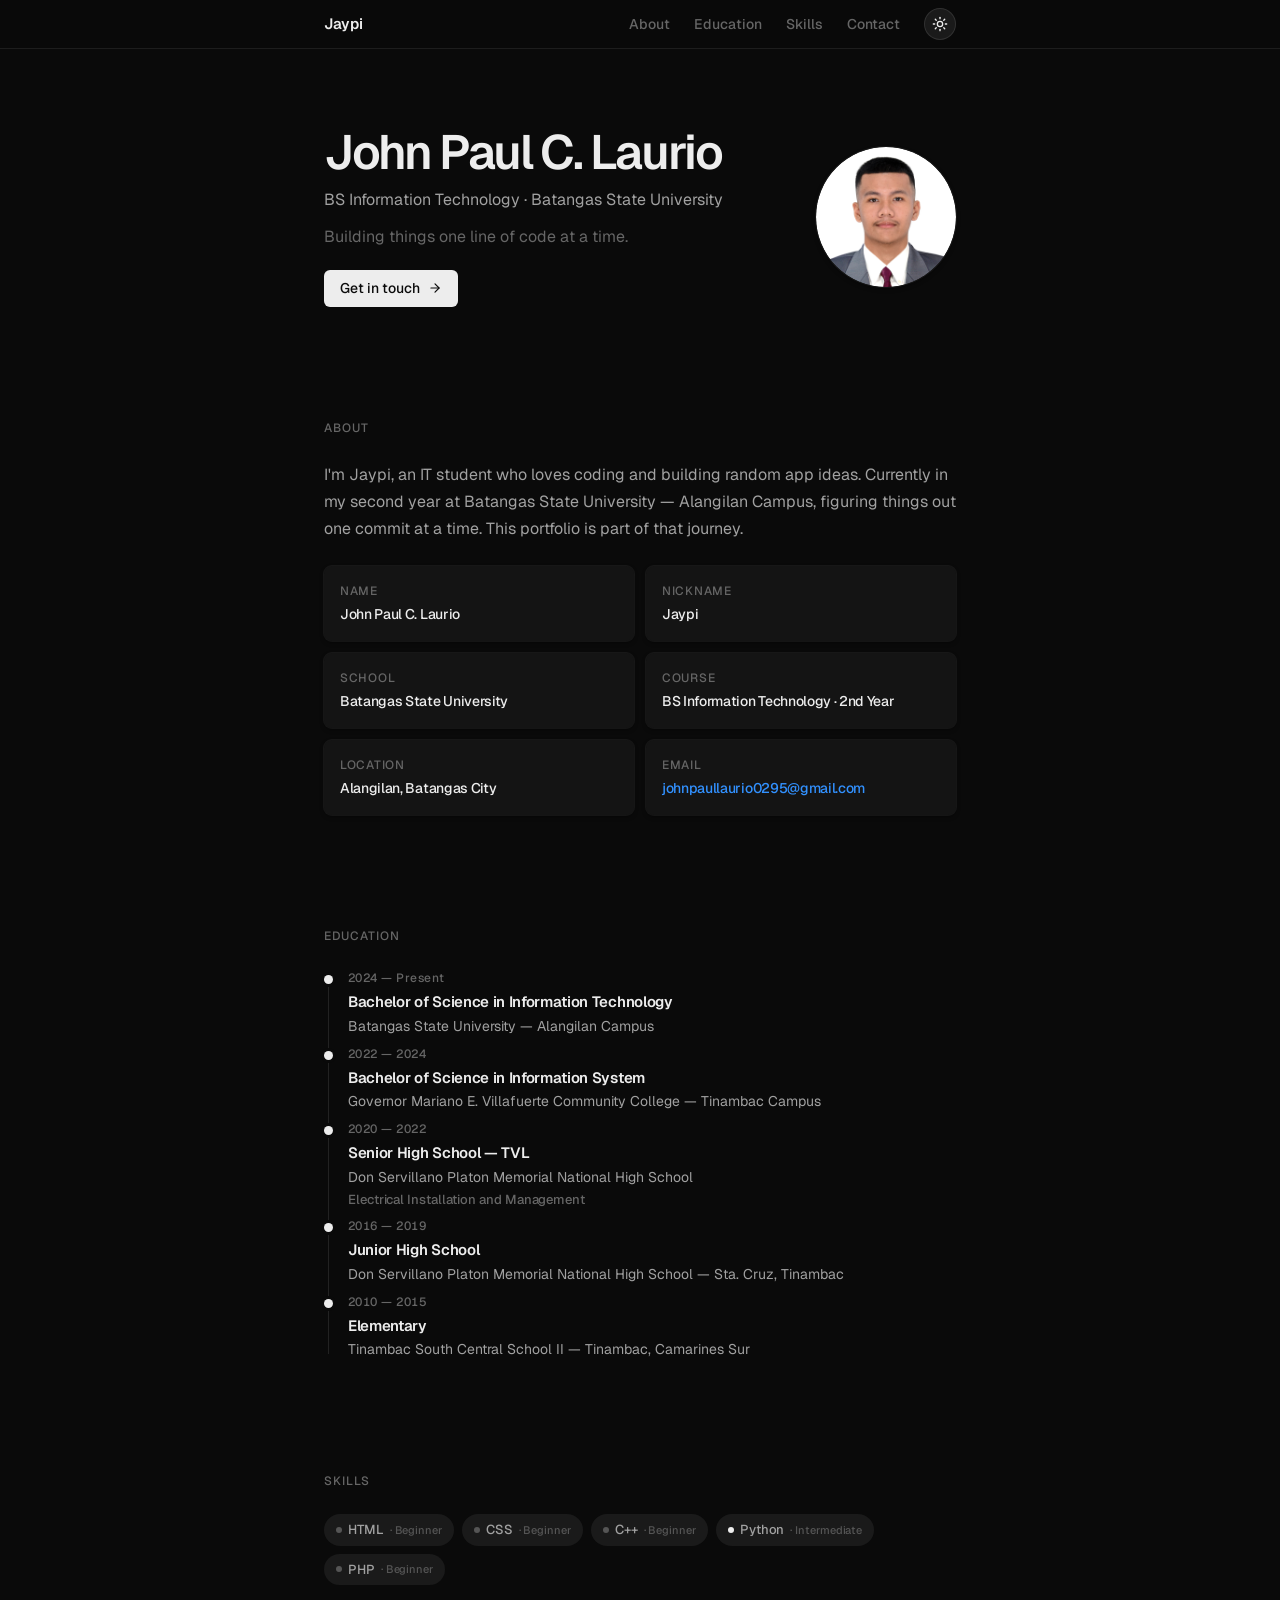
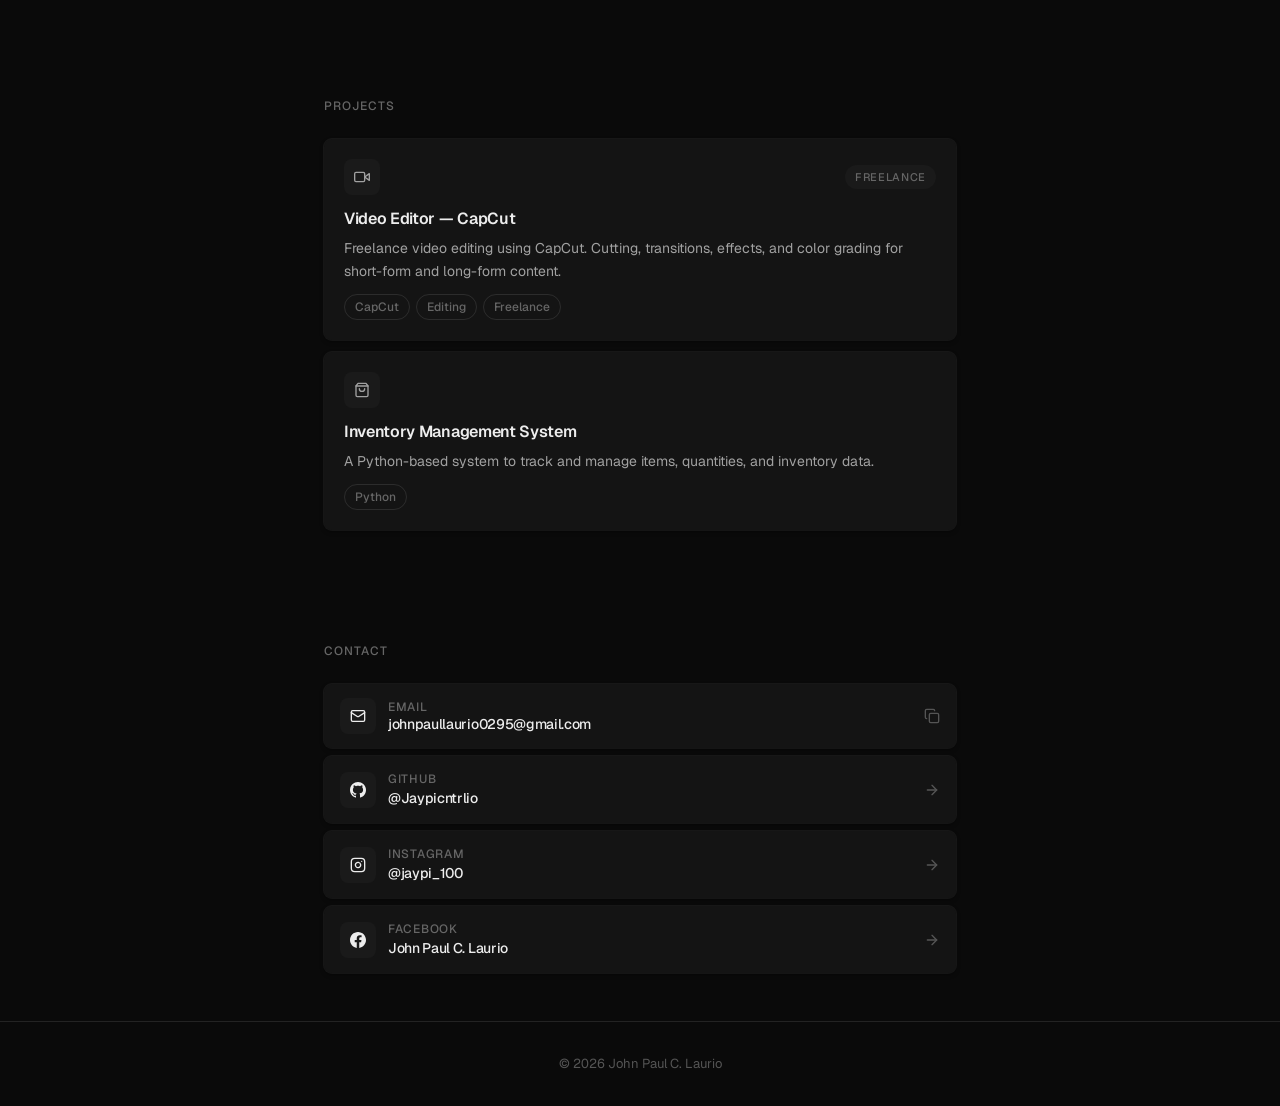
==== index.html @ 8b8a0856 "Add files via upload" ====
<!DOCTYPE html>
<html lang="en">
<head>
  <meta charset="UTF-8">
  <meta name="viewport" content="width=device-width, initial-scale=1.0">
  <title>Jaypi — Portfolio</title>
  <meta name="description" content="Portfolio of John Paul C. Laurio (Jaypi) — BS Information Technology student at Batangas State University. Building things one line of code at a time.">
  <meta name="author" content="John Paul C. Laurio">

  <!-- Open Graph -->
  <meta property="og:title" content="Jaypi — Portfolio">
  <meta property="og:description" content="Portfolio of John Paul C. Laurio (Jaypi) — BS Information Technology student at Batangas State University.">
  <meta property="og:type" content="website">
  <meta property="og:image" content="me.jpg">

  <!-- Favicon -->
  <link rel="icon" href="data:image/svg+xml,<svg xmlns='http://www.w3.org/2000/svg' viewBox='0 0 100 100'><rect width='100' height='100' rx='20' fill='%23171717'/><text x='50' y='68' font-size='52' font-weight='600' font-family='system-ui' fill='white' text-anchor='middle'>J</text></svg>">

  <link rel="preconnect" href="https://fonts.googleapis.com">
  <link rel="preconnect" href="https://fonts.gstatic.com" crossorigin>
  <link href="https://fonts.googleapis.com/css2?family=Geist:wght@300;400;500;600&family=Geist+Mono:wght@400;500&display=swap" rel="stylesheet">

  <link rel="stylesheet" href="style.css">

  <!-- Set the theme BEFORE the page paints (avoids a flash of the wrong theme) -->
  <script>
    (function () {
      var saved = localStorage.getItem('theme');
      // No saved preference → dark (the primary theme)
      if (saved === 'light') {
        document.documentElement.setAttribute('data-theme', 'light');
      } else {
        document.documentElement.removeAttribute('data-theme');
      }
    })();
  </script>
</head>
<body>

  <!-- NAVIGATION -->
  <nav>
    <div class="container">
      <a href="#" class="nav-brand">Jaypi</a>
      <ul class="nav-links">
        <li><a href="#about"><span class="nav-text">About</span></a></li>
        <li><a href="#education"><span class="nav-text">Education</span></a></li>
        <li><a href="#skills"><span class="nav-text">Skills</span></a></li>
        <li><a href="#contact"><span class="nav-text">Contact</span></a></li>
        <li>
          <button class="theme-toggle" id="themeToggle" aria-label="Switch to light theme">
            <!-- Sun: shown in dark mode (click to go light) -->
            <svg class="icon-sun" viewBox="0 0 24 24" fill="none" stroke="currentColor" stroke-width="2" stroke-linecap="round" stroke-linejoin="round" aria-hidden="true">
              <circle cx="12" cy="12" r="4"/><path d="M12 2v2"/><path d="M12 20v2"/><path d="m4.93 4.93 1.41 1.41"/><path d="m17.66 17.66 1.41 1.41"/><path d="M2 12h2"/><path d="M20 12h2"/><path d="m6.34 17.66-1.41 1.41"/><path d="m19.07 4.93-1.41 1.41"/>
            </svg>
            <!-- Moon: shown in light mode (click to go dark) -->
            <svg class="icon-moon" viewBox="0 0 24 24" fill="none" stroke="currentColor" stroke-width="2" stroke-linecap="round" stroke-linejoin="round" aria-hidden="true">
              <path d="M12 3a6 6 0 0 0 9 9 9 9 0 1 1-9-9Z"/>
            </svg>
          </button>
        </li>
      </ul>
    </div>
  </nav>


  <!-- HERO -->
  <section class="hero" id="hero">
    <div class="container">
      <div class="hero-content">
        <div class="hero-text">
          <h1 class="hero-name">John Paul C. Laurio</h1>
          <p class="hero-role">BS Information Technology · Batangas State University</p>
          <p class="hero-tagline">Building things one line of code at a time.</p>
          <a href="mailto:johnpaullaurio0295@gmail.com" class="hero-cta">
            Get in touch
            <svg width="14" height="14" viewBox="0 0 24 24" fill="none" stroke="currentColor" stroke-width="2" stroke-linecap="round" stroke-linejoin="round"><path d="M5 12h14"/><path d="m12 5 7 7-7 7"/></svg>
          </a>
        </div>
        <div class="hero-photo-wrapper">
          <span class="photo-fallback">JP</span>
          <img src="me.jpg" alt="Jaypi" class="hero-photo" width="140" height="140">
        </div>
      </div>
    </div>
  </section>


  <!-- ABOUT -->
  <section id="about" class="reveal">
    <div class="container">
      <div class="section-label">About</div>
      <p class="about-text">
        I'm Jaypi, an IT student who loves coding and building random app ideas.
        Currently in my second year at Batangas State University — Alangilan Campus,
        figuring things out one commit at a time. This portfolio is part of that journey.
      </p>

      <div class="info-grid">
        <div class="info-item">
          <div class="label">Name</div>
          <div class="value">John Paul C. Laurio</div>
        </div>
        <div class="info-item">
          <div class="label">Nickname</div>
          <div class="value">Jaypi</div>
        </div>
        <div class="info-item">
          <div class="label">School</div>
          <div class="value">Batangas State University</div>
        </div>
        <div class="info-item">
          <div class="label">Course</div>
          <div class="value">BS Information Technology · 2nd Year</div>
        </div>
        <div class="info-item">
          <div class="label">Location</div>
          <div class="value">Alangilan, Batangas City</div>
        </div>
        <div class="info-item">
          <div class="label">Email</div>
          <div class="value"><a href="mailto:johnpaullaurio0295@gmail.com">johnpaullaurio0295@gmail.com</a></div>
        </div>
      </div>
    </div>
  </section>


  <!-- EDUCATION -->
  <section id="education" class="reveal">
    <div class="container">
      <div class="section-label">Education</div>

      <div class="timeline">
        <div class="timeline-entry">
          <div class="timeline-year">2024 — Present</div>
          <div class="timeline-title">Bachelor of Science in Information Technology</div>
          <div class="timeline-school">Batangas State University — Alangilan Campus</div>
        </div>
        <div class="timeline-entry">
          <div class="timeline-year">2022 — 2024</div>
          <div class="timeline-title">Bachelor of Science in Information System</div>
          <div class="timeline-school">Governor Mariano E. Villafuerte Community College — Tinambac Campus</div>
        </div>
        <div class="timeline-entry">
          <div class="timeline-year">2020 — 2022</div>
          <div class="timeline-title">Senior High School — TVL</div>
          <div class="timeline-school">Don Servillano Platon Memorial National High School</div>
          <div class="timeline-detail">Electrical Installation and Management</div>
        </div>
        <div class="timeline-entry">
          <div class="timeline-year">2016 — 2019</div>
          <div class="timeline-title">Junior High School</div>
          <div class="timeline-school">Don Servillano Platon Memorial National High School — Sta. Cruz, Tinambac</div>
        </div>
        <div class="timeline-entry">
          <div class="timeline-year">2010 — 2015</div>
          <div class="timeline-title">Elementary</div>
          <div class="timeline-school">Tinambac South Central School II — Tinambac, Camarines Sur</div>
        </div>
      </div>
    </div>
  </section>


  <!-- SKILLS -->
  <section id="skills" class="reveal">
    <div class="container">
      <div class="section-label">Skills</div>

      <div class="skills-list">
        <div class="skill-tag">
          <span class="skill-dot"></span>
          HTML
          <span class="skill-level">· Beginner</span>
        </div>
        <div class="skill-tag">
          <span class="skill-dot"></span>
          CSS
          <span class="skill-level">· Beginner</span>
        </div>
        <div class="skill-tag">
          <span class="skill-dot"></span>
          C++
          <span class="skill-level">· Beginner</span>
        </div>
        <div class="skill-tag intermediate">
          <span class="skill-dot"></span>
          Python
          <span class="skill-level">· Intermediate</span>
        </div>
        <div class="skill-tag">
          <span class="skill-dot"></span>
          PHP
          <span class="skill-level">· Beginner</span>
        </div>
      </div>
    </div>
  </section>


  <!-- PROJECTS -->
  <section id="projects" class="reveal">
    <div class="container">
      <div class="section-label">Projects</div>

      <div class="projects-grid">
        <div class="project-card">
          <div class="project-header">
            <div class="project-icon">
              <svg width="16" height="16" viewBox="0 0 24 24" fill="none" stroke="currentColor" stroke-width="2" stroke-linecap="round" stroke-linejoin="round"><polygon points="23 7 16 12 23 17 23 7"/><rect width="15" height="14" x="1" y="5" rx="2"/></svg>
            </div>
            <span class="project-badge">Freelance</span>
          </div>
          <div class="project-title">Video Editor — CapCut</div>
          <p class="project-desc">Freelance video editing using CapCut. Cutting, transitions, effects, and color grading for short-form and long-form content.</p>
          <div class="project-tags">
            <span class="project-tag">CapCut</span>
            <span class="project-tag">Editing</span>
            <span class="project-tag">Freelance</span>
          </div>
        </div>

        <div class="project-card">
          <div class="project-header">
            <div class="project-icon">
              <svg width="16" height="16" viewBox="0 0 24 24" fill="none" stroke="currentColor" stroke-width="2" stroke-linecap="round" stroke-linejoin="round"><path d="M6 2 3 6v14a2 2 0 0 0 2 2h14a2 2 0 0 0 2-2V6l-3-4Z"/><path d="M3 6h18"/><path d="M16 10a4 4 0 0 1-8 0"/></svg>
            </div>
            <div class="project-links"></div>
          </div>
          <div class="project-title">Inventory Management System</div>
          <p class="project-desc">A Python-based system to track and manage items, quantities, and inventory data.</p>
          <div class="project-tags">
            <span class="project-tag">Python</span>
          </div>
        </div>
      </div>
    </div>
  </section>


  <!-- CONTACT -->
  <section id="contact" class="reveal">
    <div class="container">
      <div class="section-label">Contact</div>

      <div class="contact-links">
        <button type="button" class="contact-link" id="copyEmail" aria-label="Copy email address">
          <div class="contact-icon">
            <svg width="16" height="16" viewBox="0 0 24 24" fill="none" stroke="currentColor" stroke-width="2" stroke-linecap="round" stroke-linejoin="round"><rect width="20" height="16" x="2" y="4" rx="2"/><path d="m22 7-8.97 5.7a1.94 1.94 0 0 1-2.06 0L2 7"/></svg>
          </div>
          <div class="contact-info">
            <div class="label">Email</div>
            <div class="value">johnpaullaurio0295@gmail.com</div>
          </div>
          <svg class="contact-arrow" width="16" height="16" viewBox="0 0 24 24" fill="none" stroke="currentColor" stroke-width="2" stroke-linecap="round" stroke-linejoin="round"><rect width="14" height="14" x="8" y="8" rx="2"/><path d="M4 16c-1.1 0-2-.9-2-2V4c0-1.1.9-2 2-2h10c1.1 0 2 .9 2 2"/></svg>
        </button>

        <a href="https://github.com/Jaypicntrlio" target="_blank" rel="noopener noreferrer" class="contact-link">
          <div class="contact-icon">
            <svg width="16" height="16" viewBox="0 0 24 24" fill="currentColor"><path d="M12 0c-6.626 0-12 5.373-12 12 0 5.302 3.438 9.8 8.207 11.387.599.111.793-.261.793-.577v-2.234c-3.338.726-4.033-1.416-4.033-1.416-.546-1.387-1.333-1.756-1.333-1.756-1.089-.745.083-.729.083-.729 1.205.084 1.839 1.237 1.839 1.237 1.07 1.834 2.807 1.304 3.492.997.107-.775.418-1.305.762-1.604-2.665-.305-5.467-1.334-5.467-5.931 0-1.311.469-2.381 1.236-3.221-.124-.303-.535-1.524.117-3.176 0 0 1.008-.322 3.301 1.23.957-.266 1.983-.399 3.003-.404 1.02.005 2.047.138 3.006.404 2.291-1.552 3.297-1.23 3.297-1.23.653 1.653.242 2.874.118 3.176.77.84 1.235 1.911 1.235 3.221 0 4.609-2.807 5.624-5.479 5.921.43.372.823 1.102.823 2.222v3.293c0 .319.192.694.801.576 4.765-1.589 8.199-6.086 8.199-11.386 0-6.627-5.373-12-12-12z"/></svg>
          </div>
          <div class="contact-info">
            <div class="label">GitHub</div>
            <div class="value">@Jaypicntrlio</div>
          </div>
          <svg class="contact-arrow" width="16" height="16" viewBox="0 0 24 24" fill="none" stroke="currentColor" stroke-width="2" stroke-linecap="round" stroke-linejoin="round"><path d="M5 12h14"/><path d="m12 5 7 7-7 7"/></svg>
        </a>

        <a href="https://www.instagram.com/jaypi_100?igsh=MXczaDJxNGNyODB0OQ==" target="_blank" rel="noopener noreferrer" class="contact-link">
          <div class="contact-icon">
            <svg width="16" height="16" viewBox="0 0 24 24" fill="none" stroke="currentColor" stroke-width="2" stroke-linecap="round" stroke-linejoin="round"><rect width="20" height="20" x="2" y="2" rx="5" ry="5"/><path d="M16 11.37A4 4 0 1 1 12.63 8 4 4 0 0 1 16 11.37z"/><line x1="17.5" y1="6.5" x2="17.51" y2="6.5"/></svg>
          </div>
          <div class="contact-info">
            <div class="label">Instagram</div>
            <div class="value">@jaypi_100</div>
          </div>
          <svg class="contact-arrow" width="16" height="16" viewBox="0 0 24 24" fill="none" stroke="currentColor" stroke-width="2" stroke-linecap="round" stroke-linejoin="round"><path d="M5 12h14"/><path d="m12 5 7 7-7 7"/></svg>
        </a>

        <a href="https://www.facebook.com/share/1ExfnQ6hpa/" target="_blank" rel="noopener noreferrer" class="contact-link">
          <div class="contact-icon">
            <svg width="16" height="16" viewBox="0 0 24 24" fill="currentColor"><path d="M24 12.073c0-6.627-5.373-12-12-12s-12 5.373-12 12c0 5.99 4.388 10.954 10.125 11.854v-8.385H7.078v-3.47h3.047V9.43c0-3.007 1.792-4.669 4.533-4.669 1.312 0 2.686.235 2.686.235v2.953H15.83c-1.491 0-1.956.925-1.956 1.874v2.25h3.328l-.532 3.47h-2.796v8.385C19.612 23.027 24 18.062 24 12.073z"/></svg>
          </div>
          <div class="contact-info">
            <div class="label">Facebook</div>
            <div class="value">John Paul C. Laurio</div>
          </div>
          <svg class="contact-arrow" width="16" height="16" viewBox="0 0 24 24" fill="none" stroke="currentColor" stroke-width="2" stroke-linecap="round" stroke-linejoin="round"><path d="M5 12h14"/><path d="m12 5 7 7-7 7"/></svg>
        </a>
      </div>
    </div>
  </section>


  <!-- FOOTER -->
  <footer>
    <div class="container">
      © 2026 John Paul C. Laurio
    </div>
  </footer>


  <!-- Toast -->
  <div class="copy-toast" id="copyToast">Email copied to clipboard</div>

  <!-- SCRIPTS -->
  <script src="script.js"></script>

</body>
</html>
---- style.css ----
/* ============================================
       TOKENS — Dark (default) & Light themes
       ============================================ */
    :root {
      /* Dark theme (default — the primary look of the site) */
      --bg:             #0a0a0a;
      --bg-subtle:      #111111;
      --text-primary:   #ededed;
      --text-secondary: #a1a1a1;
      --text-muted:     #666666;
      --text-placeholder: #555555;
      --border:         rgba(255, 255, 255, 0.1);
      --border-strong:  rgba(255, 255, 255, 0.18);
      --surface:        #141414;
      --surface-hover:  #1a1a1a;
      --ring:           rgba(255, 255, 255, 0.15);
      --focus:          hsla(212, 100%, 55%, 1);
      --tag-bg:         #1a1a1a;
      --tag-text:       #a1a1a1;
      --nav-bg:         rgba(10, 10, 10, 0.85);
      --shadow-border:  0px 0px 0px 1px rgba(255, 255, 255, 0.08);
      --shadow-subtle:  0px 0px 0px 1px rgba(255, 255, 255, 0.06), 0px 2px 4px rgba(0, 0, 0, 0.4);
      --shadow-card:    0px 0px 0px 1px rgba(255, 255, 255, 0.06), 0px 2px 4px rgba(0, 0, 0, 0.4), 0px 8px 12px -4px rgba(0, 0, 0, 0.5);
      --shadow-hover:   0px 0px 0px 1px rgba(255, 255, 255, 0.1), 0px 4px 8px rgba(0, 0, 0, 0.5), 0px 16px 24px -8px rgba(0, 0, 0, 0.6);
      --toggle-bg:      #1a1a1a;
      --toggle-border:  rgba(255, 255, 255, 0.1);
      --timeline-line:  rgba(255, 255, 255, 0.1);
      --timeline-dot:   #ededed;
      --link:           #3291ff;
      --link-hover:     #5ba4ff;
      --selection:      rgba(50, 145, 255, 0.2);
    }

    [data-theme="light"] {
      --bg:             #ffffff;
      --bg-subtle:      #fafafa;
      --text-primary:   #171717;
      --text-secondary: #4d4d4d;
      --text-muted:     #666666;
      --text-placeholder: #808080;
      --border:         rgba(0, 0, 0, 0.08);
      --border-strong:  rgba(0, 0, 0, 0.15);
      --surface:        #ffffff;
      --surface-hover:  #fafafa;
      --ring:           rgb(235, 235, 235);
      --focus:          hsla(212, 100%, 48%, 1);
      --tag-bg:         #f5f5f5;
      --tag-text:       #4d4d4d;
      --nav-bg:         rgba(255, 255, 255, 0.85);
      --shadow-border:  0px 0px 0px 1px rgba(0, 0, 0, 0.08);
      --shadow-subtle:  0px 0px 0px 1px rgba(0, 0, 0, 0.08), 0px 2px 2px rgba(0, 0, 0, 0.04);
      --shadow-card:    0px 0px 0px 1px rgba(0, 0, 0, 0.08), 0px 2px 2px rgba(0, 0, 0, 0.04), 0px 8px 8px -8px rgba(0, 0, 0, 0.04);
      --shadow-hover:   0px 0px 0px 1px rgba(0, 0, 0, 0.08), 0px 4px 4px rgba(0, 0, 0, 0.06), 0px 12px 12px -8px rgba(0, 0, 0, 0.06);
      --toggle-bg:      #f5f5f5;
      --toggle-border:  rgba(0, 0, 0, 0.08);
      --timeline-line:  rgba(0, 0, 0, 0.12);
      --timeline-dot:   #171717;
      --link:           #0072f5;
      --link-hover:     #0059c2;
      --selection:      rgba(0, 114, 245, 0.12);
    }

    /* ============================================
       RESET & BASE
       ============================================ */
    *, *::before, *::after {
      margin: 0;
      padding: 0;
      box-sizing: border-box;
    }

    ::selection {
      background: var(--selection);
    }

    html {
      scroll-behavior: smooth;
      -webkit-text-size-adjust: 100%;
    }

    body {
      font-family: 'Geist', system-ui, -apple-system, 'Segoe UI', Roboto, sans-serif;
      font-feature-settings: "liga" 1, "calt" 1;
      background: var(--bg);
      color: var(--text-primary);
      line-height: 1.5;
      transition: background-color 0.3s ease, color 0.3s ease;
      min-height: 100vh;
      -webkit-font-smoothing: antialiased;
      -moz-osx-font-smoothing: grayscale;
    }

    a {
      color: var(--text-primary);
      text-decoration: none;
      transition: color 0.15s ease;
    }

    a:hover {
      color: var(--link);
    }

    /* ============================================
       LAYOUT
       ============================================ */
    .container {
      max-width: 680px;
      margin: 0 auto;
      padding: 0 24px;
    }

    section {
      padding: 64px 0 48px;
      scroll-margin-top: 64px;
    }

    .section-label {
      font-size: 12px;
      font-weight: 500;
      letter-spacing: 0.08em;
      text-transform: uppercase;
      color: var(--text-muted);
      margin-bottom: 24px;
      font-feature-settings: "tnum" 1;
    }

    /* ============================================
       NAVIGATION
       ============================================ */
    nav {
      position: fixed;
      top: 0;
      left: 0;
      right: 0;
      z-index: 100;
      background: var(--nav-bg);
      backdrop-filter: saturate(180%) blur(20px);
      -webkit-backdrop-filter: saturate(180%) blur(20px);
      box-shadow: var(--shadow-border);
      transition: background 0.3s ease;
    }

    nav .container {
      display: flex;
      align-items: center;
      justify-content: space-between;
      height: 48px;
    }

    .nav-brand {
      font-size: 15px;
      font-weight: 600;
      color: var(--text-primary);
      letter-spacing: -0.32px;
    }

    .nav-links {
      display: flex;
      gap: 24px;
      list-style: none;
      align-items: center;
    }

    .nav-links a {
      font-size: 14px;
      font-weight: 500;
      color: var(--text-muted);
      transition: color 0.15s;
    }

    .nav-links a:hover {
      color: var(--text-primary);
    }

    .theme-toggle {
      position: relative;
      background: var(--toggle-bg);
      border: 1px solid var(--toggle-border);
      border-radius: 9999px;
      width: 32px;
      height: 32px;
      display: flex;
      align-items: center;
      justify-content: center;
      cursor: pointer;
      transition: background 0.3s ease, border-color 0.3s ease, transform 0.2s ease;
      flex-shrink: 0;
      color: var(--text-primary);
    }

    .theme-toggle:hover {
      transform: scale(1.05);
    }

    .theme-toggle:focus-visible {
      outline: 2px solid var(--focus);
      outline-offset: 2px;
    }

    /* Sun & moon icons sit on top of each other and crossfade */
    .theme-toggle svg {
      position: absolute;
      top: 50%;
      left: 50%;
      width: 16px;
      height: 16px;
      transition: opacity 0.25s ease, transform 0.35s ease;
    }

    /* Dark (default): sun is visible — clicking switches to light */
    .theme-toggle .icon-sun {
      opacity: 1;
      transform: translate(-50%, -50%) rotate(0deg) scale(1);
    }

    .theme-toggle .icon-moon {
      opacity: 0;
      transform: translate(-50%, -50%) rotate(-90deg) scale(0.4);
    }

    /* Light theme: moon is visible — clicking switches to dark */
    [data-theme="light"] .theme-toggle .icon-sun {
      opacity: 0;
      transform: translate(-50%, -50%) rotate(90deg) scale(0.4);
    }

    [data-theme="light"] .theme-toggle .icon-moon {
      opacity: 1;
      transform: translate(-50%, -50%) rotate(0deg) scale(1);
    }

    /* One full spin when the theme is toggled */
    .theme-toggle.spinning {
      animation: theme-spin 0.45s ease;
    }

    @keyframes theme-spin {
      from { transform: rotate(0deg); }
      to   { transform: rotate(360deg); }
    }

    /* ============================================
       HERO
       ============================================ */
    .hero {
      padding-top: 128px;
      padding-bottom: 48px;
    }

    .hero-content {
      display: flex;
      align-items: center;
      justify-content: space-between;
      gap: 40px;
    }

    .hero-text {
      display: flex;
      flex-direction: column;
      gap: 12px;
      flex: 1;
      min-width: 0;
    }

    .hero-photo {
      width: 140px;
      height: 140px;
      border-radius: 9999px;
      object-fit: cover;
      box-shadow: var(--shadow-subtle);
      background: var(--bg-subtle);
      flex-shrink: 0;
    }

    /* Fallback when image fails to load */
    .hero-photo-wrapper {
      position: relative;
      width: 140px;
      height: 140px;
      border-radius: 9999px;
      flex-shrink: 0;
      background: var(--tag-bg);
      box-shadow: var(--shadow-subtle);
      display: flex;
      align-items: center;
      justify-content: center;
      overflow: hidden;
    }

    .hero-photo-wrapper .photo-fallback {
      font-size: 48px;
      font-weight: 600;
      color: var(--text-placeholder);
      letter-spacing: -1px;
      user-select: none;
      line-height: 1;
    }

    .hero-photo-wrapper .hero-photo {
      position: absolute;
      inset: 0;
      width: 100%;
      height: 100%;
      border-radius: 9999px;
      box-shadow: none;
    }

    .hero-photo-wrapper .hero-photo[data-failed="true"] {
      display: none;
    }

    .hero-name {
      font-size: clamp(36px, 7vw, 48px);
      font-weight: 600;
      letter-spacing: -2.4px;
      line-height: 1.0;
      color: var(--text-primary);
    }

    .hero-role {
      font-size: 16px;
      font-weight: 400;
      color: var(--text-secondary);
      line-height: 1.5;
    }

    .hero-tagline {
      font-size: 16px;
      font-weight: 400;
      color: var(--text-muted);
      line-height: 1.6;
      max-width: 520px;
    }

    .hero-cta {
      display: inline-flex;
      align-items: center;
      gap: 8px;
      margin-top: 8px;
      padding: 8px 16px;
      border-radius: 6px;
      font-size: 14px;
      font-weight: 500;
      background: var(--text-primary);
      color: var(--bg);
      text-decoration: none;
      transition: opacity 0.15s ease, transform 0.15s ease;
      width: fit-content;
    }

    .hero-cta:hover {
      opacity: 0.85;
      color: var(--bg);
      transform: translateY(-1px);
    }

    .hero-cta:focus-visible {
      outline: 2px solid var(--focus);
      outline-offset: 2px;
    }



    /* ============================================
       ABOUT
       ============================================ */
    .about-text {
      font-size: 16px;
      color: var(--text-secondary);
      line-height: 1.7;
      margin-bottom: 24px;
    }

    .info-grid {
      display: grid;
      grid-template-columns: 1fr;
      gap: 12px;
    }

    @media (min-width: 480px) {
      .info-grid {
        grid-template-columns: 1fr 1fr;
      }
    }

    .info-item {
      padding: 16px;
      border-radius: 8px;
      box-shadow: var(--shadow-subtle);
      transition: box-shadow 0.2s ease, background 0.2s ease;
      background: var(--surface);
    }

    .info-item:hover {
      box-shadow: var(--shadow-card);
    }

    .info-item .label {
      font-size: 12px;
      font-weight: 500;
      text-transform: uppercase;
      letter-spacing: 0.06em;
      color: var(--text-muted);
      margin-bottom: 4px;
      font-feature-settings: "tnum" 1;
    }

    .info-item .value {
      font-size: 14px;
      font-weight: 500;
      color: var(--text-primary);
      letter-spacing: -0.32px;
    }

    .info-item .value a {
      color: var(--link);
    }

    .info-item .value a:hover {
      text-decoration: underline;
    }

    /* ============================================
       EDUCATION — minimal timeline
       ============================================ */
    .timeline {
      position: relative;
      padding-left: 24px;
    }

    .timeline::before {
      content: '';
      position: absolute;
      left: 4px;
      top: 6px;
      bottom: 6px;
      width: 1px;
      background: var(--timeline-line);
    }

    .timeline-entry {
      position: relative;
      padding-bottom: 8px;
    }

    .timeline-entry:last-child {
      padding-bottom: 0;
    }

    .timeline-entry::before {
      content: '';
      position: absolute;
      left: -24px;
      top: 6px;
      width: 9px;
      height: 9px;
      border-radius: 9999px;
      background: var(--timeline-dot);
      box-shadow: 0 0 0 3px var(--bg);
    }

    .timeline-year {
      font-size: 12px;
      font-weight: 500;
      color: var(--text-muted);
      letter-spacing: 0.04em;
      font-feature-settings: "tnum" 1;
      margin-bottom: 4px;
    }

    .timeline-title {
      font-size: 15px;
      font-weight: 600;
      color: var(--text-primary);
      letter-spacing: -0.32px;
      margin-bottom: 2px;
    }

    .timeline-school {
      font-size: 14px;
      color: var(--text-secondary);
    }

    .timeline-detail {
      font-size: 13px;
      font-weight: 500;
      color: var(--text-muted);
      letter-spacing: -0.08px;
      margin-top: 2px;
    }

    /* ============================================
       SKILLS — minimal tags
       ============================================ */
    .skills-list {
      display: flex;
      flex-wrap: wrap;
      gap: 8px;
    }

    .skill-tag {
      display: inline-flex;
      align-items: center;
      gap: 6px;
      padding: 6px 12px;
      border-radius: 9999px;
      font-size: 13px;
      font-weight: 500;
      background: var(--tag-bg);
      color: var(--tag-text);
      letter-spacing: -0.08px;
      transition: background 0.15s ease, color 0.15s ease;
    }

    .skill-tag .skill-dot {
      width: 6px;
      height: 6px;
      border-radius: 9999px;
      flex-shrink: 0;
      background: var(--text-placeholder);
    }

    .skill-tag.intermediate .skill-dot {
      background: var(--text-primary);
    }

    .skill-level {
      font-size: 11px;
      font-weight: 500;
      color: var(--text-placeholder);
      font-feature-settings: "tnum" 1;
    }

    /* ============================================
       PROJECTS — card grid
       ============================================ */
    .projects-grid {
      display: grid;
      gap: 12px;
    }

    .project-card {
      padding: 20px;
      border-radius: 8px;
      box-shadow: var(--shadow-subtle);
      background: var(--surface);
      transition: box-shadow 0.2s ease;
    }

    .project-card:hover {
      box-shadow: var(--shadow-card);
    }

    .project-header {
      display: flex;
      align-items: center;
      justify-content: space-between;
      margin-bottom: 12px;
    }

    .project-icon {
      width: 36px;
      height: 36px;
      border-radius: 8px;
      background: var(--tag-bg);
      display: flex;
      align-items: center;
      justify-content: center;
      color: var(--text-secondary);
    }

    .project-badge {
      font-size: 11px;
      font-weight: 500;
      text-transform: uppercase;
      letter-spacing: 0.06em;
      color: var(--text-muted);
      padding: 4px 10px;
      border-radius: 9999px;
      background: var(--tag-bg);
      font-feature-settings: "tnum" 1;
    }

    .project-title {
      font-size: 16px;
      font-weight: 600;
      color: var(--text-primary);
      letter-spacing: -0.32px;
      margin-bottom: 6px;
    }

    .project-desc {
      font-size: 14px;
      color: var(--text-secondary);
      line-height: 1.6;
      margin-bottom: 12px;
    }

    .project-tags {
      display: flex;
      flex-wrap: wrap;
      gap: 6px;
    }

    .project-tag {
      font-size: 12px;
      font-weight: 500;
      color: var(--text-muted);
      padding: 3px 10px;
      border-radius: 9999px;
      border: 1px solid var(--border);
      letter-spacing: -0.04px;
    }

    /* ============================================
       CONTACT
       ============================================ */
    .contact-links {
      display: flex;
      flex-direction: column;
      gap: 8px;
    }

    .contact-link {
      display: flex;
      align-items: center;
      gap: 12px;
      padding: 14px 16px;
      border-radius: 8px;
      box-shadow: var(--shadow-subtle);
      text-decoration: none;
      color: var(--text-primary);
      transition: box-shadow 0.2s ease, background 0.2s ease;
      background: var(--surface);
      font-family: inherit;
      font-size: inherit;
      border: none;
      cursor: pointer;
      width: 100%;
      text-align: left;
    }

    .contact-link:hover {
      box-shadow: var(--shadow-card);
      color: var(--text-primary);
    }

    .contact-link:focus-visible {
      outline: 2px solid var(--focus);
      outline-offset: 2px;
    }

    .contact-icon {
      width: 36px;
      height: 36px;
      border-radius: 8px;
      background: var(--tag-bg);
      display: flex;
      align-items: center;
      justify-content: center;
      flex-shrink: 0;
      font-size: 16px;
    }

    .contact-info {
      flex: 1;
      min-width: 0;
    }

    .contact-info .label {
      font-size: 12px;
      font-weight: 500;
      text-transform: uppercase;
      letter-spacing: 0.06em;
      color: var(--text-muted);
      font-feature-settings: "tnum" 1;
    }

    .contact-info .value {
      font-size: 14px;
      font-weight: 500;
      color: var(--text-primary);
      letter-spacing: -0.32px;
      overflow: hidden;
      text-overflow: ellipsis;
      white-space: nowrap;
    }

    .contact-arrow {
      color: var(--text-placeholder);
      flex-shrink: 0;
      transition: transform 0.15s ease;
    }

    .contact-link:hover .contact-arrow {
      transform: translateX(2px);
      color: var(--text-secondary);
    }

    /* Copy toast */
    .copy-toast {
      position: fixed;
      bottom: 24px;
      left: 50%;
      transform: translateX(-50%) translateY(20px);
      background: var(--text-primary);
      color: var(--bg);
      padding: 10px 20px;
      border-radius: 8px;
      font-size: 13px;
      font-weight: 500;
      letter-spacing: -0.08px;
      box-shadow: 0 4px 12px rgba(0,0,0,0.2);
      opacity: 0;
      pointer-events: none;
      transition: opacity 0.25s ease, transform 0.25s ease;
      z-index: 200;
    }

    .copy-toast.show {
      opacity: 1;
      transform: translateX(-50%) translateY(0);
    }

    /* ============================================
       FOOTER
       ============================================ */
    footer {
      text-align: center;
      padding: 32px 0;
      font-size: 13px;
      color: var(--text-placeholder);
      border-top: 1px solid var(--border);
      font-feature-settings: "tnum" 1;
    }

    /* ============================================
       RESPONSIVE
       ============================================ */
    @media (max-width: 600px) {
      section {
        padding: 48px 0 32px;
      }

      .hero {
        padding-top: 96px;
        padding-bottom: 32px;
      }

      .hero-content {
        flex-direction: column-reverse;
        align-items: center;
        text-align: center;
        gap: 24px;
      }

      .hero-name {
        letter-spacing: -1.6px;
      }

      .hero-cta {
        align-self: center;
      }

      .nav-links {
        gap: 16px;
      }

      .nav-links a {
        font-size: 13px;
      }
    }

    @media (max-width: 400px) {
      .nav-links .nav-text {
        display: none;
      }
    }

    /* ============================================
       REDUCED MOTION
       ============================================ */
    @media (prefers-reduced-motion: reduce) {
      *, *::before, *::after {
        animation-duration: 0.01ms !important;
        transition-duration: 0.01ms !important;
      }
    }

    /* ============================================
       ENTRANCE ANIMATION
       ============================================ */
    @keyframes fade-up {
      from {
        opacity: 0;
        transform: translateY(12px);
      }
      to {
        opacity: 1;
        transform: translateY(0);
      }
    }

    .hero-text > * {
      animation: fade-up 0.5s ease both;
    }

    .hero-text > *:nth-child(1) { animation-delay: 0.0s; }
    .hero-text > *:nth-child(2) { animation-delay: 0.06s; }
    .hero-text > *:nth-child(3) { animation-delay: 0.12s; }
    .hero-text > *:nth-child(4) { animation-delay: 0.18s; }

    /* ============================================
       SCROLL REVEAL — sections below hero
       ============================================ */
    .reveal {
      opacity: 0;
      transform: translateY(20px);
      transition: opacity 0.6s ease, transform 0.6s ease;
    }

    .reveal.visible {
      opacity: 1;
      transform: translateY(0);
    }

    @media (prefers-reduced-motion: reduce) {
      .hero-text > * {
        animation: none;
      }
      .reveal {
        opacity: 1;
        transform: none;
        transition: none;
      }
    }
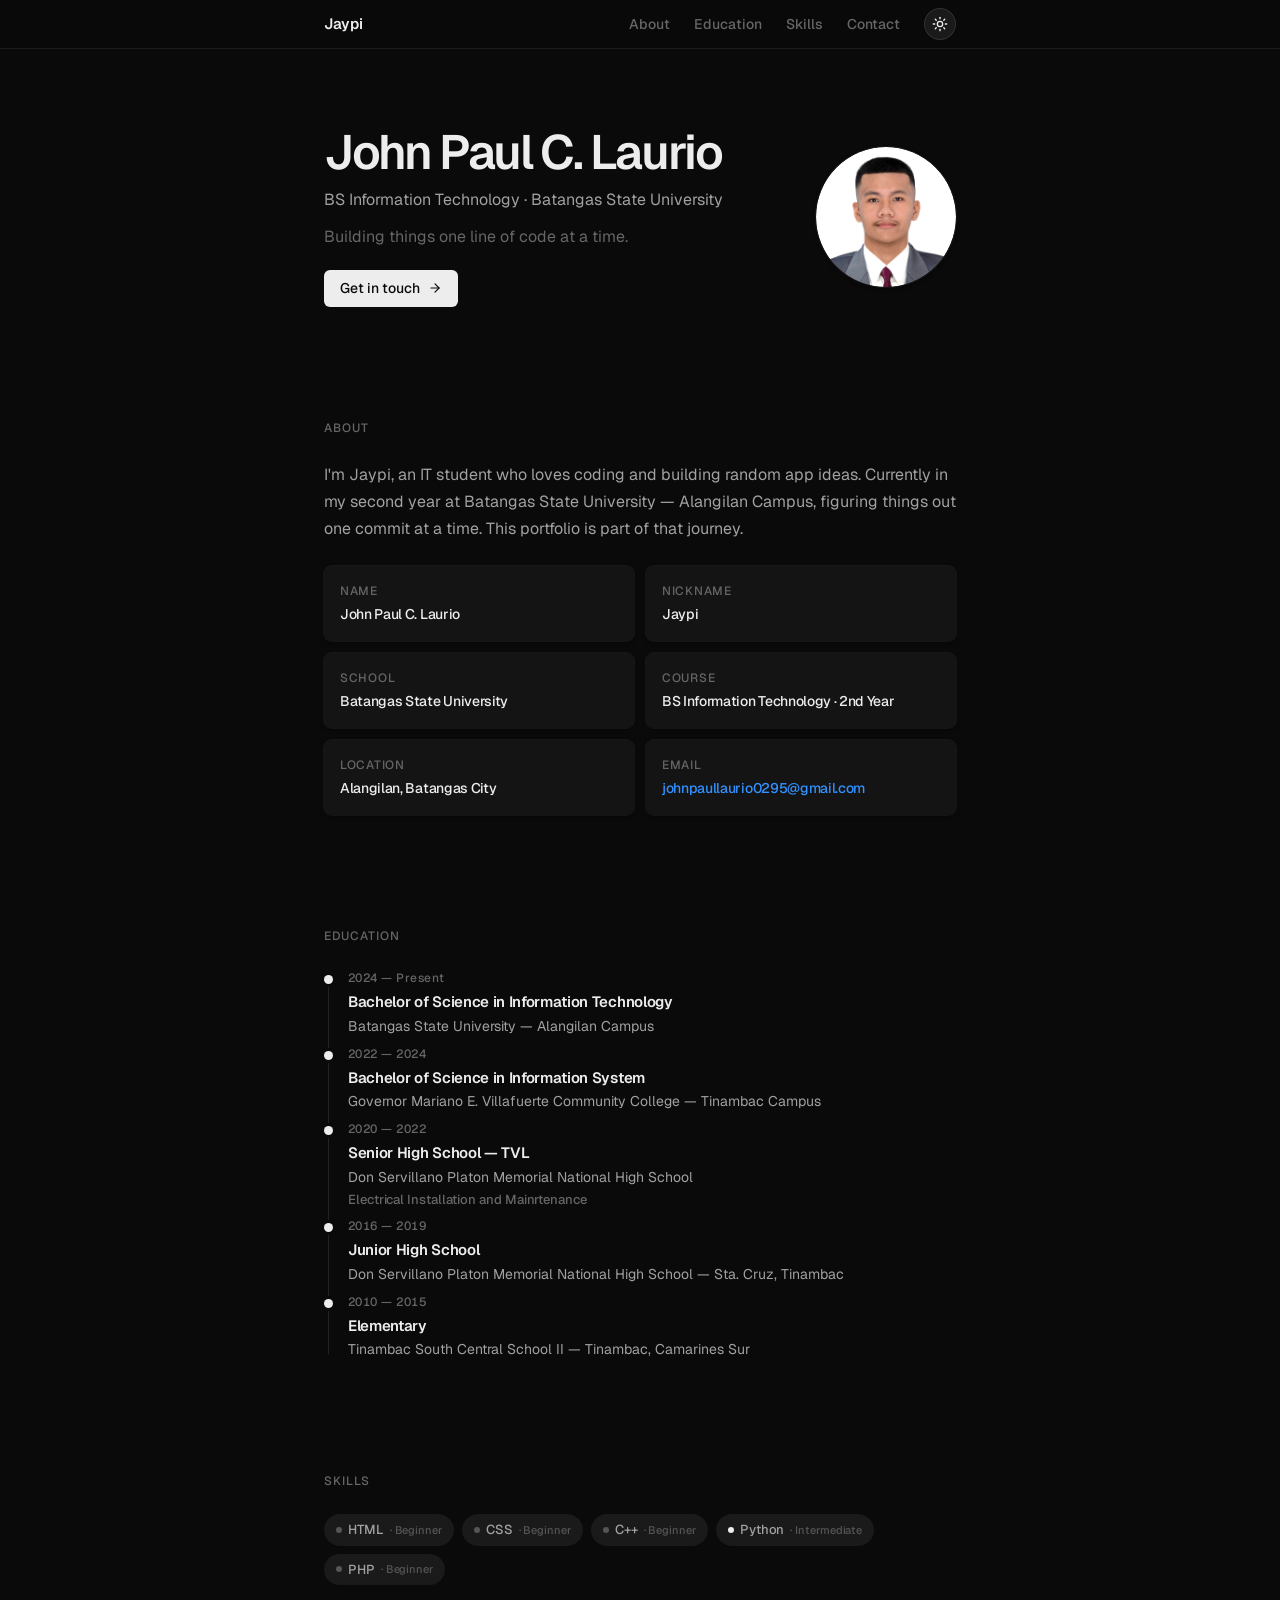
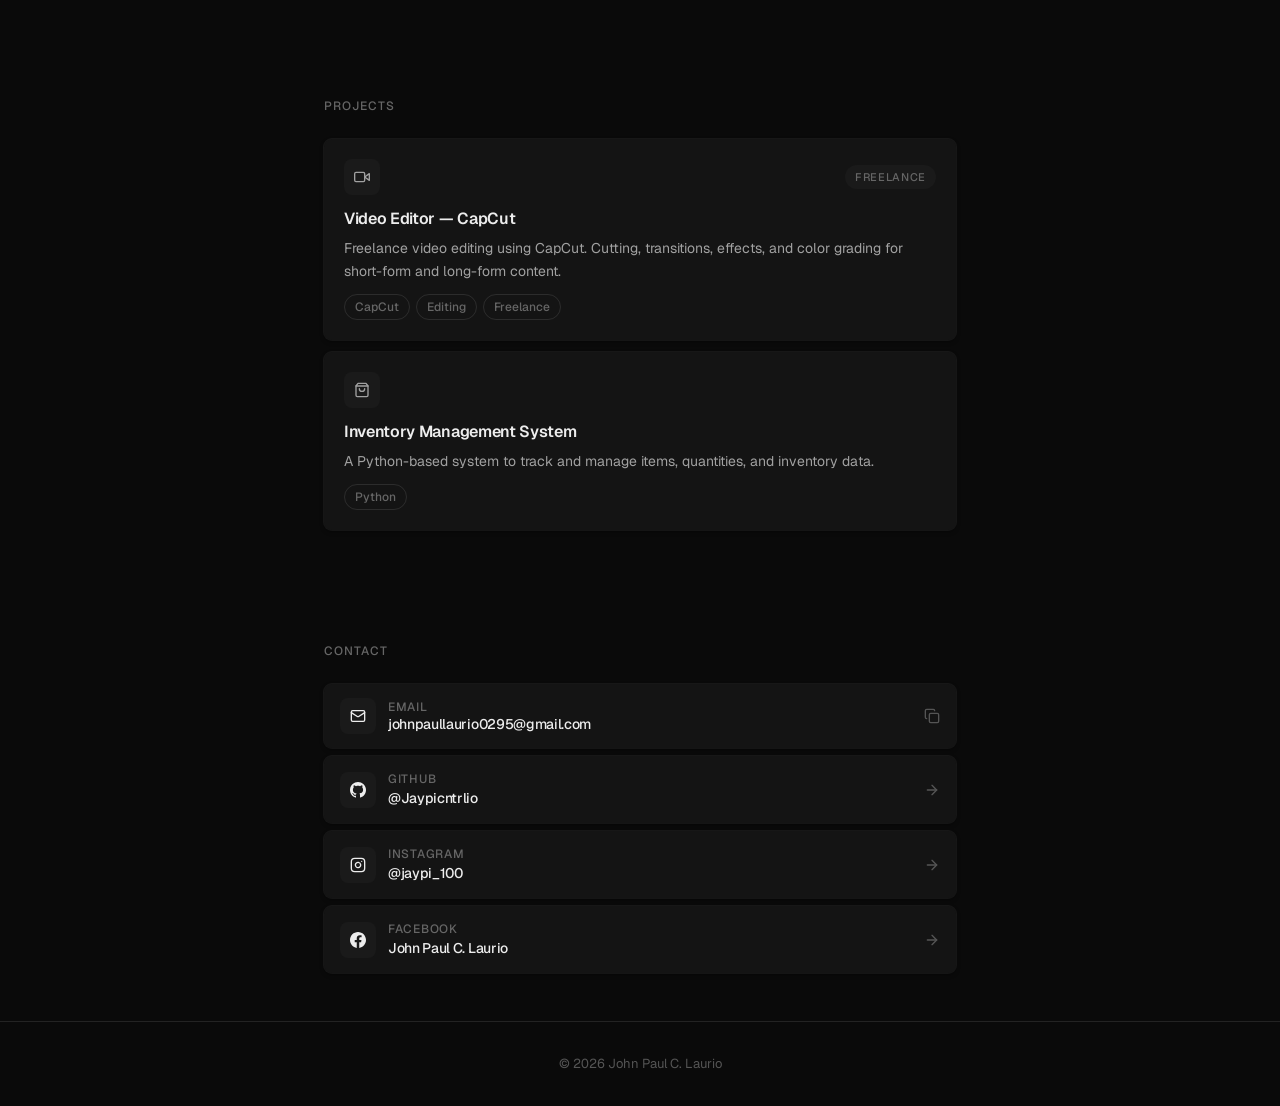
==== commit 67a8cd17: "Fix typo in timeline detail for Senior High School" ====
--- a/index.html
+++ b/index.html
@@ -145,7 +145,7 @@
           <div class="timeline-year">2020 — 2022</div>
           <div class="timeline-title">Senior High School — TVL</div>
           <div class="timeline-school">Don Servillano Platon Memorial National High School</div>
-          <div class="timeline-detail">Electrical Installation and Management</div>
+          <div class="timeline-detail">Electrical Installation and Mainrtenance</div>
         </div>
         <div class="timeline-entry">
           <div class="timeline-year">2016 — 2019</div>
@@ -307,4 +307,4 @@
   <script src="script.js"></script>
 
 </body>
-</html>+</html>
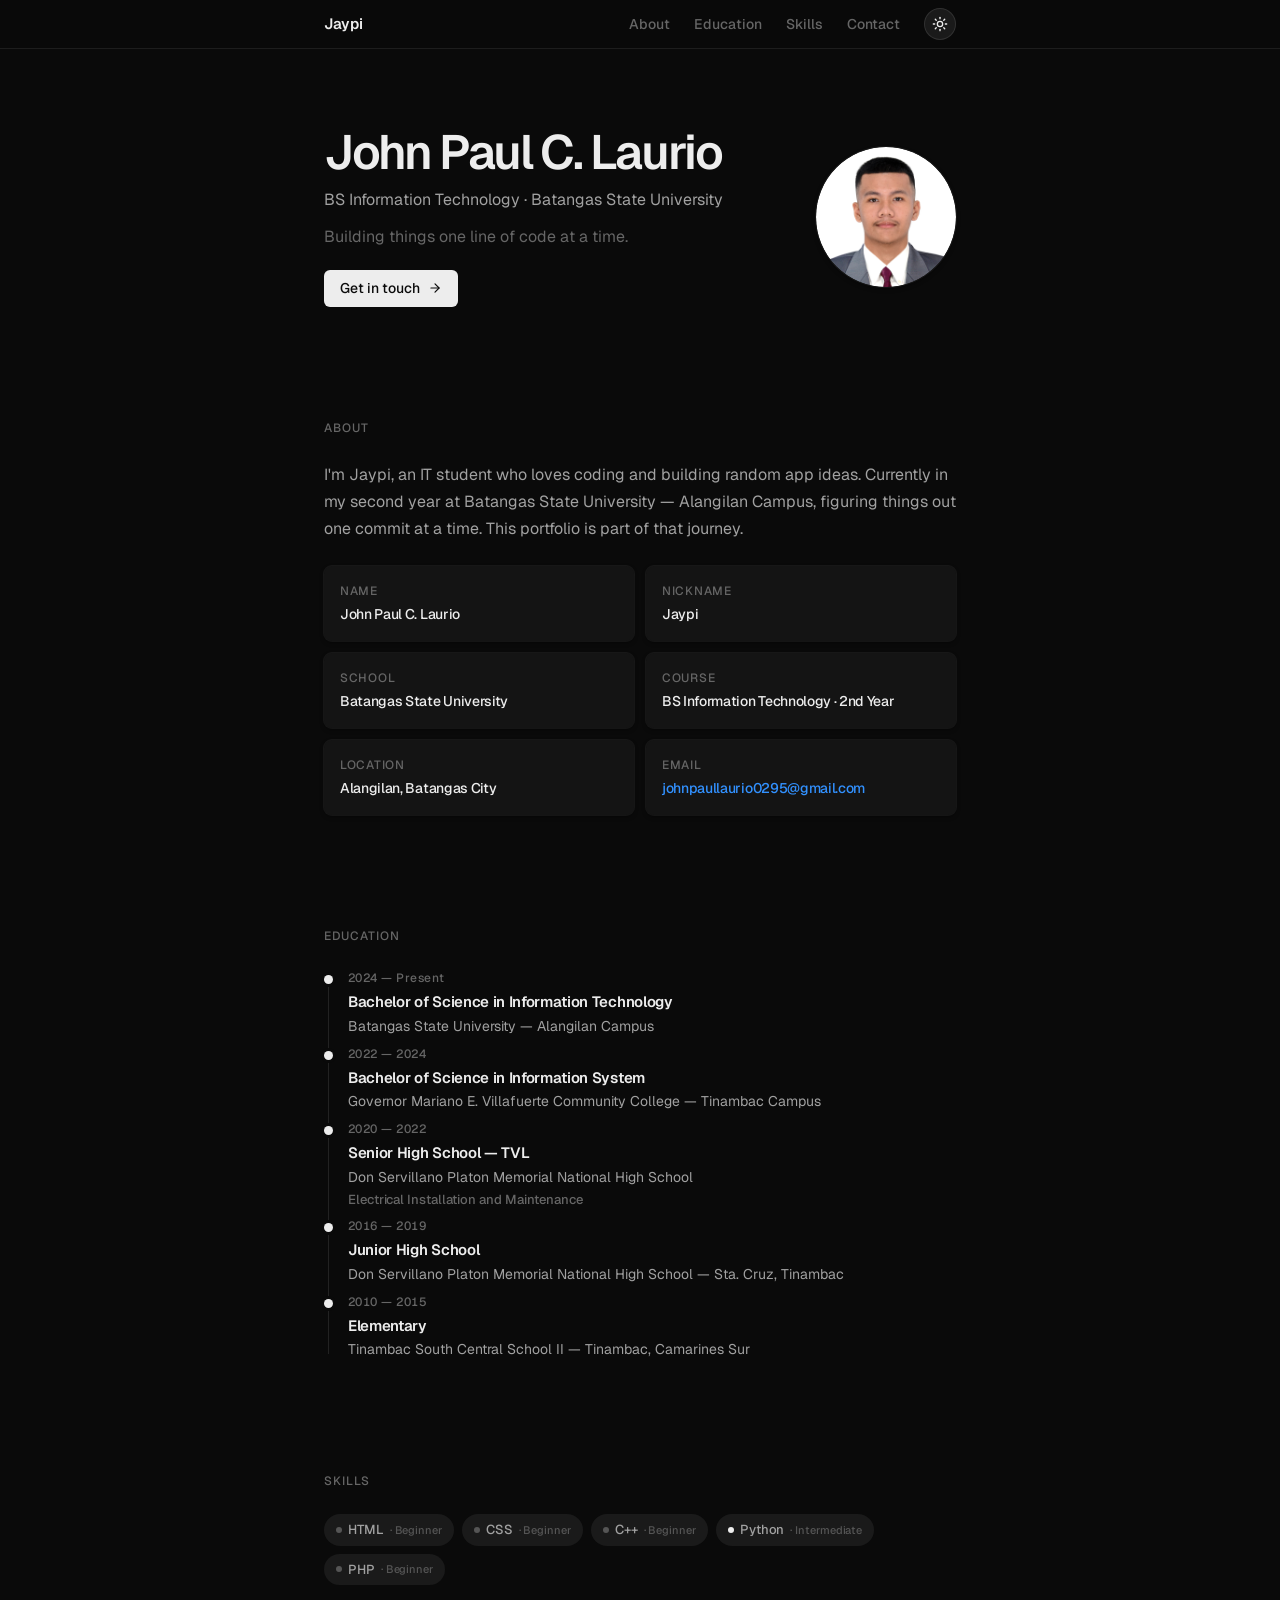
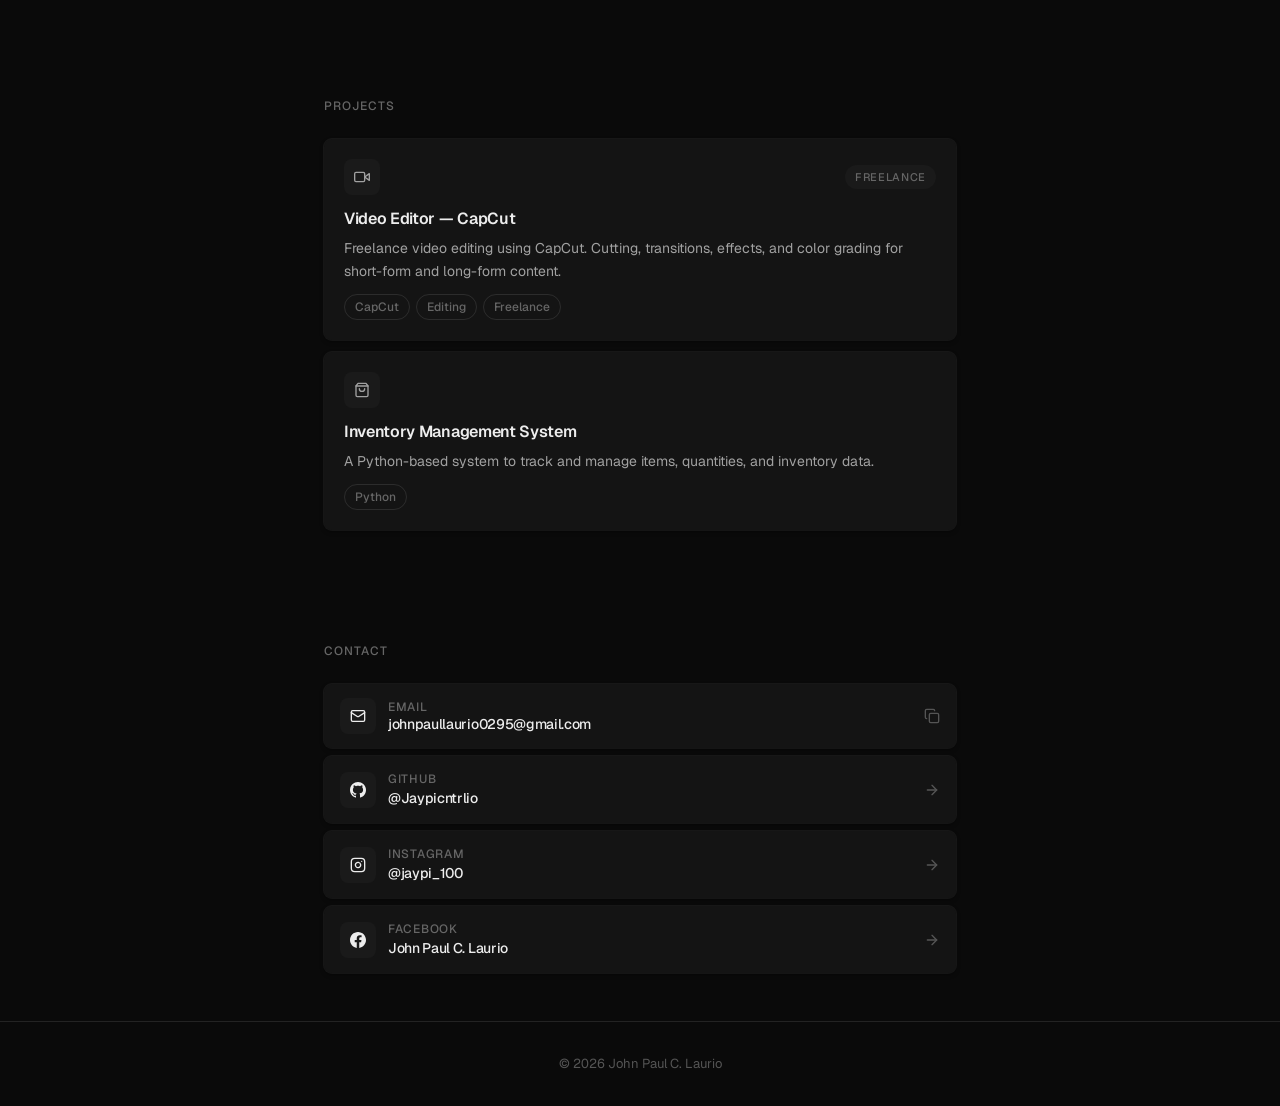
==== commit 48bbfef3: "Fix typo in timeline detail for education section" ====
--- a/index.html
+++ b/index.html
@@ -145,7 +145,7 @@
           <div class="timeline-year">2020 — 2022</div>
           <div class="timeline-title">Senior High School — TVL</div>
           <div class="timeline-school">Don Servillano Platon Memorial National High School</div>
-          <div class="timeline-detail">Electrical Installation and Mainrtenance</div>
+          <div class="timeline-detail">Electrical Installation and Maintenance</div>
         </div>
         <div class="timeline-entry">
           <div class="timeline-year">2016 — 2019</div>
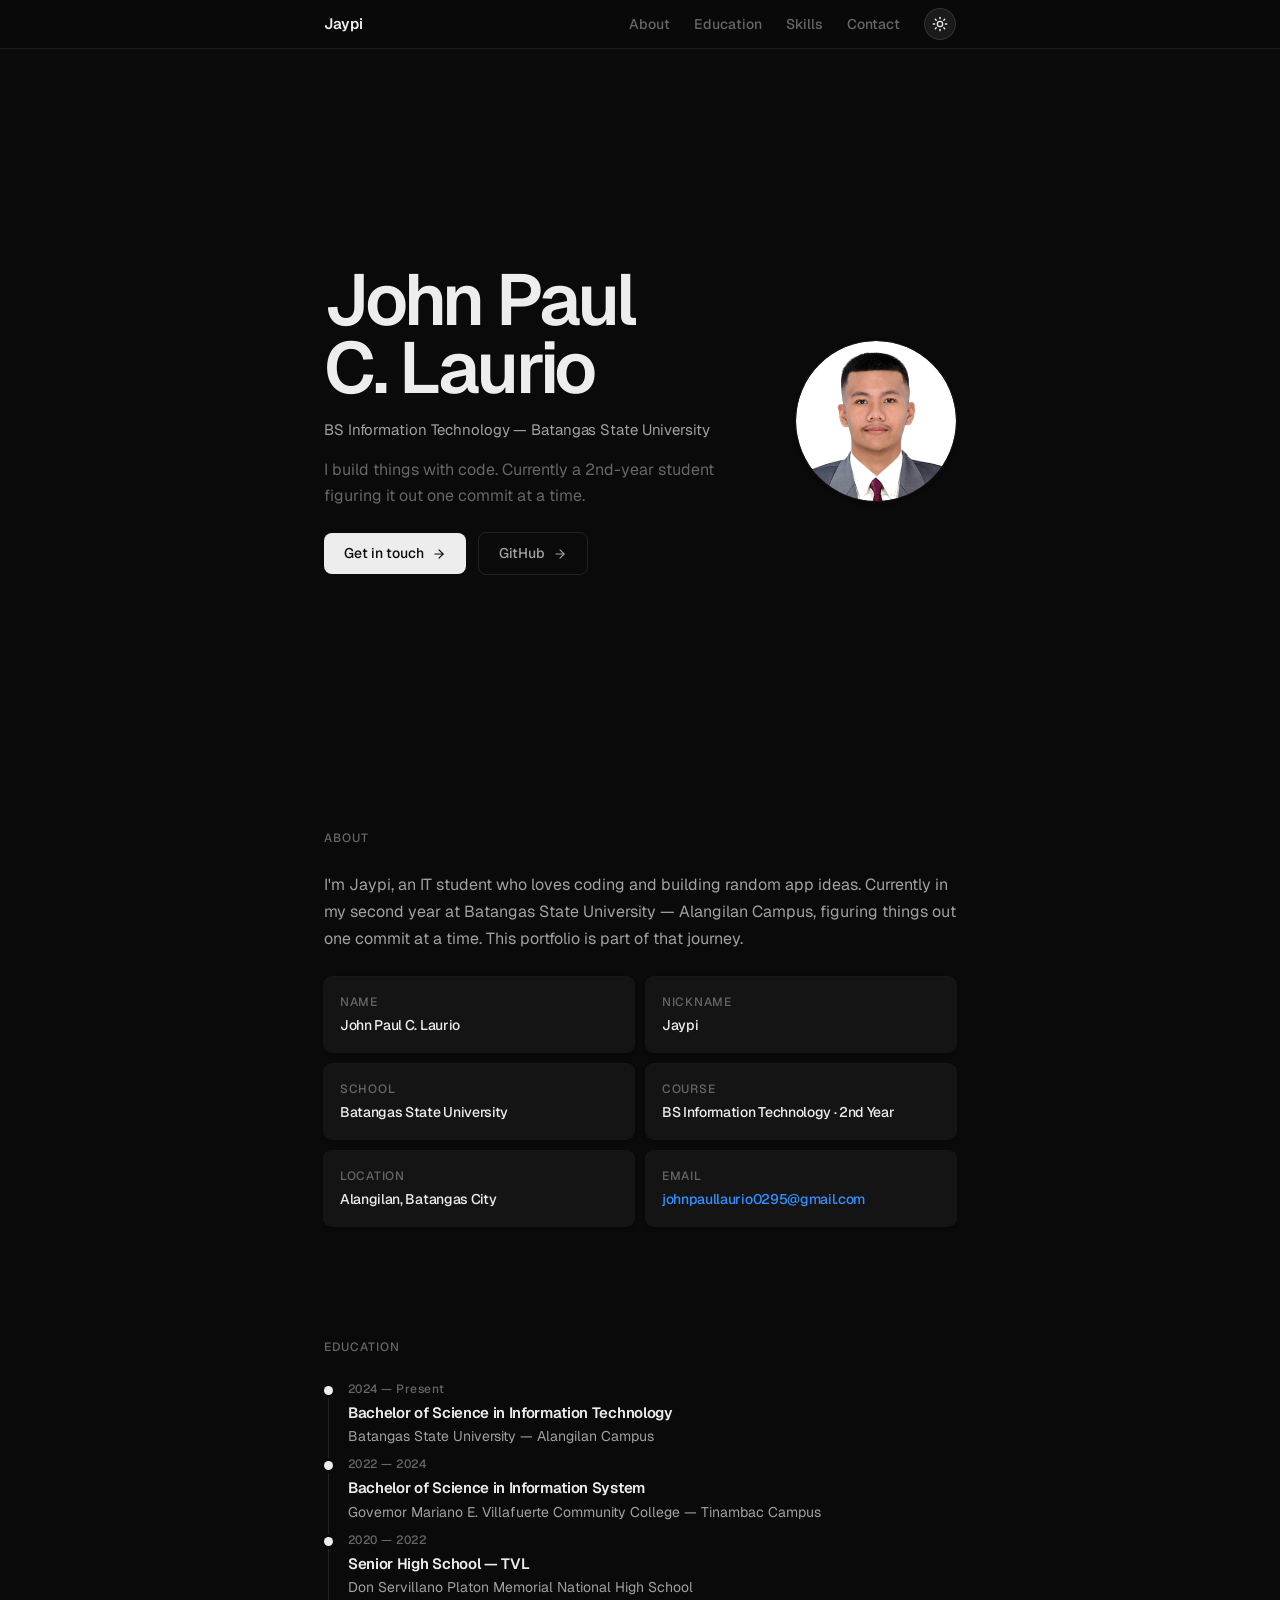
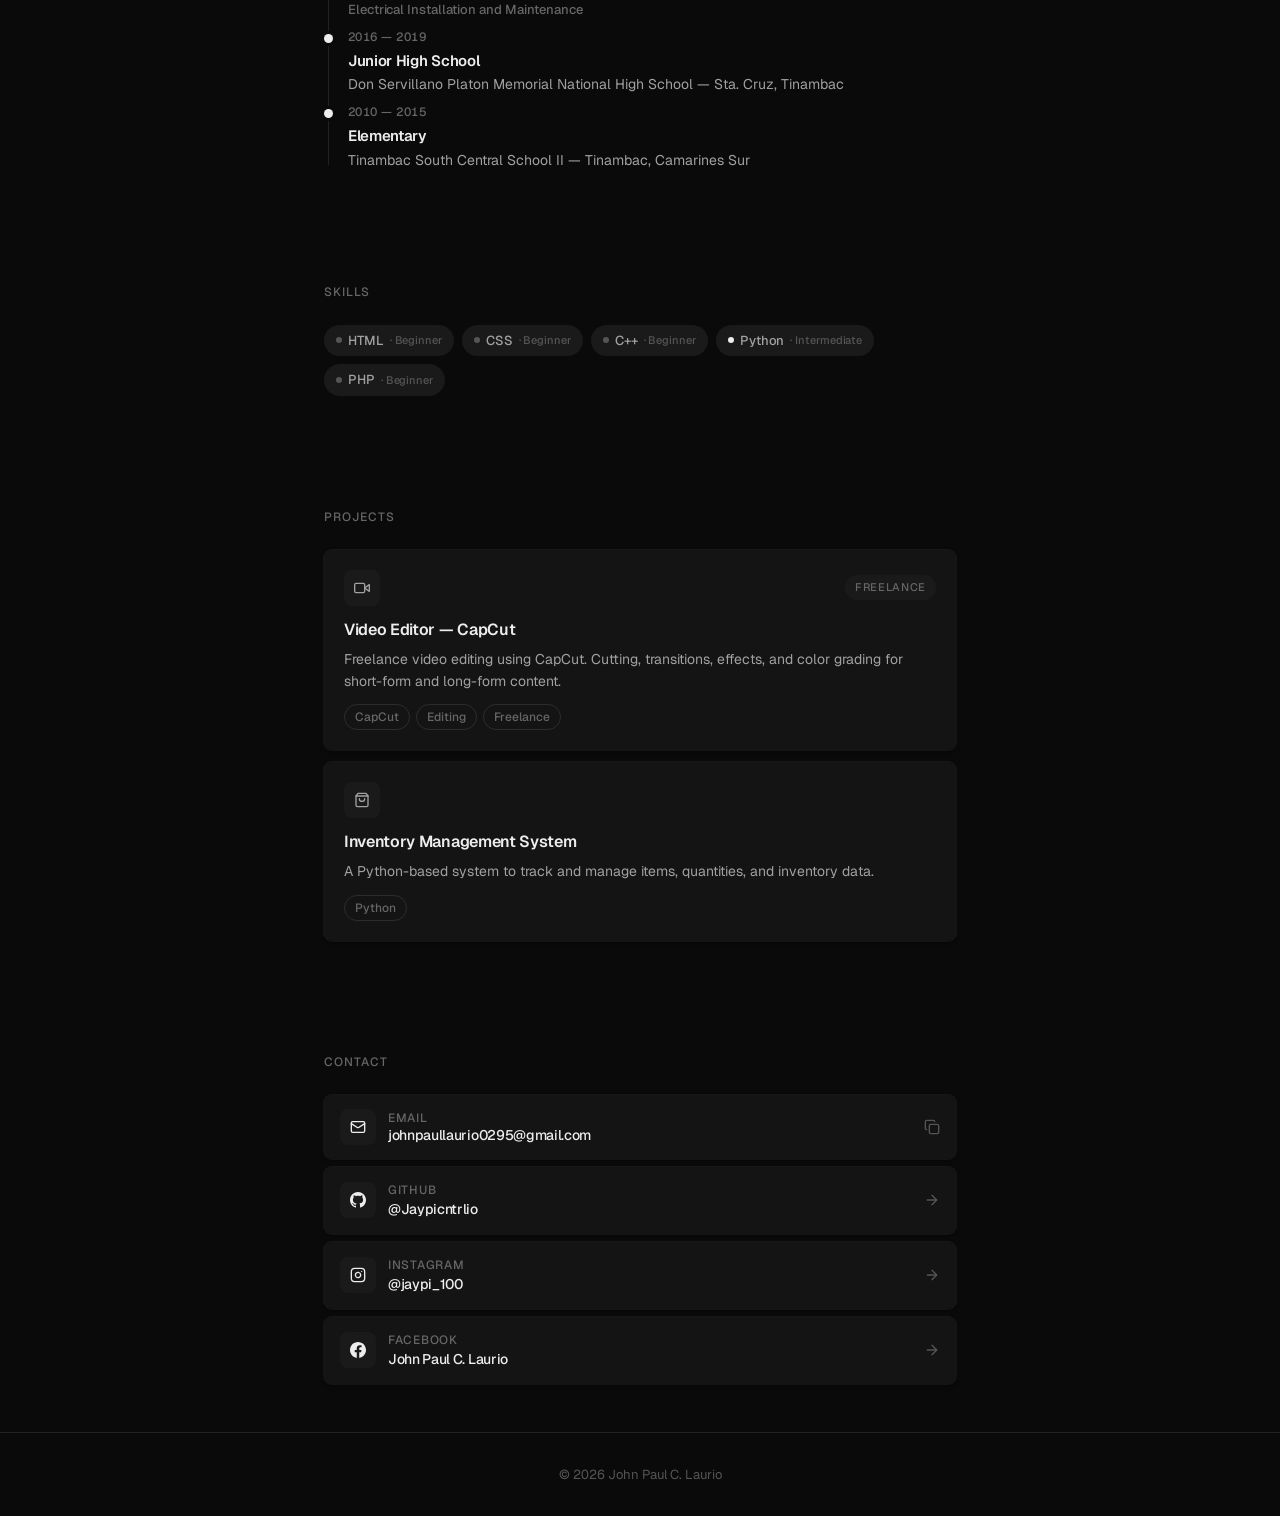
==== commit ba12741a: "change" ====
--- a/index.html
+++ b/index.html
@@ -1,24 +1,30 @@
 <!DOCTYPE html>
 <html lang="en">
+
 <head>
   <meta charset="UTF-8">
   <meta name="viewport" content="width=device-width, initial-scale=1.0">
   <title>Jaypi — Portfolio</title>
-  <meta name="description" content="Portfolio of John Paul C. Laurio (Jaypi) — BS Information Technology student at Batangas State University. Building things one line of code at a time.">
+  <meta name="description"
+    content="Portfolio of John Paul C. Laurio (Jaypi) — BS Information Technology student at Batangas State University. Building things one line of code at a time.">
   <meta name="author" content="John Paul C. Laurio">
 
   <!-- Open Graph -->
   <meta property="og:title" content="Jaypi — Portfolio">
-  <meta property="og:description" content="Portfolio of John Paul C. Laurio (Jaypi) — BS Information Technology student at Batangas State University.">
+  <meta property="og:description"
+    content="Portfolio of John Paul C. Laurio (Jaypi) — BS Information Technology student at Batangas State University.">
   <meta property="og:type" content="website">
   <meta property="og:image" content="me.jpg">
 
   <!-- Favicon -->
-  <link rel="icon" href="data:image/svg+xml,<svg xmlns='http://www.w3.org/2000/svg' viewBox='0 0 100 100'><rect width='100' height='100' rx='20' fill='%23171717'/><text x='50' y='68' font-size='52' font-weight='600' font-family='system-ui' fill='white' text-anchor='middle'>J</text></svg>">
+  <link rel="icon"
+    href="data:image/svg+xml,<svg xmlns='http://www.w3.org/2000/svg' viewBox='0 0 100 100'><rect width='100' height='100' rx='20' fill='%23171717'/><text x='50' y='68' font-size='52' font-weight='600' font-family='system-ui' fill='white' text-anchor='middle'>J</text></svg>">
 
   <link rel="preconnect" href="https://fonts.googleapis.com">
   <link rel="preconnect" href="https://fonts.gstatic.com" crossorigin>
-  <link href="https://fonts.googleapis.com/css2?family=Geist:wght@300;400;500;600&family=Geist+Mono:wght@400;500&display=swap" rel="stylesheet">
+  <link
+    href="https://fonts.googleapis.com/css2?family=Geist:wght@300;400;500;600&family=Geist+Mono:wght@400;500&display=swap"
+    rel="stylesheet">
 
   <link rel="stylesheet" href="style.css">
 
@@ -35,6 +41,7 @@
     })();
   </script>
 </head>
+
 <body>
 
   <!-- NAVIGATION -->
@@ -49,12 +56,22 @@
         <li>
           <button class="theme-toggle" id="themeToggle" aria-label="Switch to light theme">
             <!-- Sun: shown in dark mode (click to go light) -->
-            <svg class="icon-sun" viewBox="0 0 24 24" fill="none" stroke="currentColor" stroke-width="2" stroke-linecap="round" stroke-linejoin="round" aria-hidden="true">
-              <circle cx="12" cy="12" r="4"/><path d="M12 2v2"/><path d="M12 20v2"/><path d="m4.93 4.93 1.41 1.41"/><path d="m17.66 17.66 1.41 1.41"/><path d="M2 12h2"/><path d="M20 12h2"/><path d="m6.34 17.66-1.41 1.41"/><path d="m19.07 4.93-1.41 1.41"/>
+            <svg class="icon-sun" viewBox="0 0 24 24" fill="none" stroke="currentColor" stroke-width="2"
+              stroke-linecap="round" stroke-linejoin="round" aria-hidden="true">
+              <circle cx="12" cy="12" r="4" />
+              <path d="M12 2v2" />
+              <path d="M12 20v2" />
+              <path d="m4.93 4.93 1.41 1.41" />
+              <path d="m17.66 17.66 1.41 1.41" />
+              <path d="M2 12h2" />
+              <path d="M20 12h2" />
+              <path d="m6.34 17.66-1.41 1.41" />
+              <path d="m19.07 4.93-1.41 1.41" />
             </svg>
             <!-- Moon: shown in light mode (click to go dark) -->
-            <svg class="icon-moon" viewBox="0 0 24 24" fill="none" stroke="currentColor" stroke-width="2" stroke-linecap="round" stroke-linejoin="round" aria-hidden="true">
-              <path d="M12 3a6 6 0 0 0 9 9 9 9 0 1 1-9-9Z"/>
+            <svg class="icon-moon" viewBox="0 0 24 24" fill="none" stroke="currentColor" stroke-width="2"
+              stroke-linecap="round" stroke-linejoin="round" aria-hidden="true">
+              <path d="M12 3a6 6 0 0 0 9 9 9 9 0 1 1-9-9Z" />
             </svg>
           </button>
         </li>
@@ -68,17 +85,31 @@
     <div class="container">
       <div class="hero-content">
         <div class="hero-text">
-          <h1 class="hero-name">John Paul C. Laurio</h1>
-          <p class="hero-role">BS Information Technology · Batangas State University</p>
-          <p class="hero-tagline">Building things one line of code at a time.</p>
-          <a href="mailto:johnpaullaurio0295@gmail.com" class="hero-cta">
-            Get in touch
-            <svg width="14" height="14" viewBox="0 0 24 24" fill="none" stroke="currentColor" stroke-width="2" stroke-linecap="round" stroke-linejoin="round"><path d="M5 12h14"/><path d="m12 5 7 7-7 7"/></svg>
-          </a>
+          <h1 class="hero-name">John Paul<br>C. Laurio</h1>
+          <p class="hero-role">BS Information Technology — Batangas State University</p>
+          <p class="hero-tagline">I build things with code. Currently a 2nd-year student figuring it out one commit at a time.</p>
+          <div class="hero-actions">
+            <a href="mailto:johnpaullaurio0295@gmail.com" class="hero-cta">
+              Get in touch
+              <svg width="14" height="14" viewBox="0 0 24 24" fill="none" stroke="currentColor" stroke-width="2"
+                stroke-linecap="round" stroke-linejoin="round">
+                <path d="M5 12h14" />
+                <path d="m12 5 7 7-7 7" />
+              </svg>
+            </a>
+            <a href="https://github.com/Jaypicntrlio" target="_blank" rel="noopener noreferrer" class="hero-cta hero-cta--ghost">
+              GitHub
+              <svg width="14" height="14" viewBox="0 0 24 24" fill="none" stroke="currentColor" stroke-width="2"
+                stroke-linecap="round" stroke-linejoin="round">
+                <path d="M5 12h14" />
+                <path d="m12 5 7 7-7 7" />
+              </svg>
+            </a>
+          </div>
         </div>
         <div class="hero-photo-wrapper">
           <span class="photo-fallback">JP</span>
-          <img src="me.jpg" alt="Jaypi" class="hero-photo" width="140" height="140">
+          <img src="me.jpg" alt="Jaypi" class="hero-photo" width="160" height="160">
         </div>
       </div>
     </div>
@@ -207,12 +238,17 @@
         <div class="project-card">
           <div class="project-header">
             <div class="project-icon">
-              <svg width="16" height="16" viewBox="0 0 24 24" fill="none" stroke="currentColor" stroke-width="2" stroke-linecap="round" stroke-linejoin="round"><polygon points="23 7 16 12 23 17 23 7"/><rect width="15" height="14" x="1" y="5" rx="2"/></svg>
+              <svg width="16" height="16" viewBox="0 0 24 24" fill="none" stroke="currentColor" stroke-width="2"
+                stroke-linecap="round" stroke-linejoin="round">
+                <polygon points="23 7 16 12 23 17 23 7" />
+                <rect width="15" height="14" x="1" y="5" rx="2" />
+              </svg>
             </div>
             <span class="project-badge">Freelance</span>
           </div>
           <div class="project-title">Video Editor — CapCut</div>
-          <p class="project-desc">Freelance video editing using CapCut. Cutting, transitions, effects, and color grading for short-form and long-form content.</p>
+          <p class="project-desc">Freelance video editing using CapCut. Cutting, transitions, effects, and color grading
+            for short-form and long-form content.</p>
           <div class="project-tags">
             <span class="project-tag">CapCut</span>
             <span class="project-tag">Editing</span>
@@ -223,7 +259,12 @@
         <div class="project-card">
           <div class="project-header">
             <div class="project-icon">
-              <svg width="16" height="16" viewBox="0 0 24 24" fill="none" stroke="currentColor" stroke-width="2" stroke-linecap="round" stroke-linejoin="round"><path d="M6 2 3 6v14a2 2 0 0 0 2 2h14a2 2 0 0 0 2-2V6l-3-4Z"/><path d="M3 6h18"/><path d="M16 10a4 4 0 0 1-8 0"/></svg>
+              <svg width="16" height="16" viewBox="0 0 24 24" fill="none" stroke="currentColor" stroke-width="2"
+                stroke-linecap="round" stroke-linejoin="round">
+                <path d="M6 2 3 6v14a2 2 0 0 0 2 2h14a2 2 0 0 0 2-2V6l-3-4Z" />
+                <path d="M3 6h18" />
+                <path d="M16 10a4 4 0 0 1-8 0" />
+              </svg>
             </div>
             <div class="project-links"></div>
           </div>
@@ -246,46 +287,79 @@
       <div class="contact-links">
         <button type="button" class="contact-link" id="copyEmail" aria-label="Copy email address">
           <div class="contact-icon">
-            <svg width="16" height="16" viewBox="0 0 24 24" fill="none" stroke="currentColor" stroke-width="2" stroke-linecap="round" stroke-linejoin="round"><rect width="20" height="16" x="2" y="4" rx="2"/><path d="m22 7-8.97 5.7a1.94 1.94 0 0 1-2.06 0L2 7"/></svg>
+            <svg width="16" height="16" viewBox="0 0 24 24" fill="none" stroke="currentColor" stroke-width="2"
+              stroke-linecap="round" stroke-linejoin="round">
+              <rect width="20" height="16" x="2" y="4" rx="2" />
+              <path d="m22 7-8.97 5.7a1.94 1.94 0 0 1-2.06 0L2 7" />
+            </svg>
           </div>
           <div class="contact-info">
             <div class="label">Email</div>
             <div class="value">johnpaullaurio0295@gmail.com</div>
           </div>
-          <svg class="contact-arrow" width="16" height="16" viewBox="0 0 24 24" fill="none" stroke="currentColor" stroke-width="2" stroke-linecap="round" stroke-linejoin="round"><rect width="14" height="14" x="8" y="8" rx="2"/><path d="M4 16c-1.1 0-2-.9-2-2V4c0-1.1.9-2 2-2h10c1.1 0 2 .9 2 2"/></svg>
+          <svg class="contact-arrow" width="16" height="16" viewBox="0 0 24 24" fill="none" stroke="currentColor"
+            stroke-width="2" stroke-linecap="round" stroke-linejoin="round">
+            <rect width="14" height="14" x="8" y="8" rx="2" />
+            <path d="M4 16c-1.1 0-2-.9-2-2V4c0-1.1.9-2 2-2h10c1.1 0 2 .9 2 2" />
+          </svg>
         </button>
 
         <a href="https://github.com/Jaypicntrlio" target="_blank" rel="noopener noreferrer" class="contact-link">
           <div class="contact-icon">
-            <svg width="16" height="16" viewBox="0 0 24 24" fill="currentColor"><path d="M12 0c-6.626 0-12 5.373-12 12 0 5.302 3.438 9.8 8.207 11.387.599.111.793-.261.793-.577v-2.234c-3.338.726-4.033-1.416-4.033-1.416-.546-1.387-1.333-1.756-1.333-1.756-1.089-.745.083-.729.083-.729 1.205.084 1.839 1.237 1.839 1.237 1.07 1.834 2.807 1.304 3.492.997.107-.775.418-1.305.762-1.604-2.665-.305-5.467-1.334-5.467-5.931 0-1.311.469-2.381 1.236-3.221-.124-.303-.535-1.524.117-3.176 0 0 1.008-.322 3.301 1.23.957-.266 1.983-.399 3.003-.404 1.02.005 2.047.138 3.006.404 2.291-1.552 3.297-1.23 3.297-1.23.653 1.653.242 2.874.118 3.176.77.84 1.235 1.911 1.235 3.221 0 4.609-2.807 5.624-5.479 5.921.43.372.823 1.102.823 2.222v3.293c0 .319.192.694.801.576 4.765-1.589 8.199-6.086 8.199-11.386 0-6.627-5.373-12-12-12z"/></svg>
+            <svg width="16" height="16" viewBox="0 0 24 24" fill="currentColor">
+              <path
+                d="M12 0c-6.626 0-12 5.373-12 12 0 5.302 3.438 9.8 8.207 11.387.599.111.793-.261.793-.577v-2.234c-3.338.726-4.033-1.416-4.033-1.416-.546-1.387-1.333-1.756-1.333-1.756-1.089-.745.083-.729.083-.729 1.205.084 1.839 1.237 1.839 1.237 1.07 1.834 2.807 1.304 3.492.997.107-.775.418-1.305.762-1.604-2.665-.305-5.467-1.334-5.467-5.931 0-1.311.469-2.381 1.236-3.221-.124-.303-.535-1.524.117-3.176 0 0 1.008-.322 3.301 1.23.957-.266 1.983-.399 3.003-.404 1.02.005 2.047.138 3.006.404 2.291-1.552 3.297-1.23 3.297-1.23.653 1.653.242 2.874.118 3.176.77.84 1.235 1.911 1.235 3.221 0 4.609-2.807 5.624-5.479 5.921.43.372.823 1.102.823 2.222v3.293c0 .319.192.694.801.576 4.765-1.589 8.199-6.086 8.199-11.386 0-6.627-5.373-12-12-12z" />
+            </svg>
           </div>
           <div class="contact-info">
             <div class="label">GitHub</div>
             <div class="value">@Jaypicntrlio</div>
           </div>
-          <svg class="contact-arrow" width="16" height="16" viewBox="0 0 24 24" fill="none" stroke="currentColor" stroke-width="2" stroke-linecap="round" stroke-linejoin="round"><path d="M5 12h14"/><path d="m12 5 7 7-7 7"/></svg>
+          <svg class="contact-arrow" width="16" height="16" viewBox="0 0 24 24" fill="none" stroke="currentColor"
+            stroke-width="2" stroke-linecap="round" stroke-linejoin="round">
+            <path d="M5 12h14" />
+            <path d="m12 5 7 7-7 7" />
+          </svg>
         </a>
 
-        <a href="https://www.instagram.com/jaypi_100?igsh=MXczaDJxNGNyODB0OQ==" target="_blank" rel="noopener noreferrer" class="contact-link">
+        <a href="https://www.instagram.com/jaypi_100?igsh=MXczaDJxNGNyODB0OQ==" target="_blank"
+          rel="noopener noreferrer" class="contact-link">
           <div class="contact-icon">
-            <svg width="16" height="16" viewBox="0 0 24 24" fill="none" stroke="currentColor" stroke-width="2" stroke-linecap="round" stroke-linejoin="round"><rect width="20" height="20" x="2" y="2" rx="5" ry="5"/><path d="M16 11.37A4 4 0 1 1 12.63 8 4 4 0 0 1 16 11.37z"/><line x1="17.5" y1="6.5" x2="17.51" y2="6.5"/></svg>
+            <svg width="16" height="16" viewBox="0 0 24 24" fill="none" stroke="currentColor" stroke-width="2"
+              stroke-linecap="round" stroke-linejoin="round">
+              <rect width="20" height="20" x="2" y="2" rx="5" ry="5" />
+              <path d="M16 11.37A4 4 0 1 1 12.63 8 4 4 0 0 1 16 11.37z" />
+              <line x1="17.5" y1="6.5" x2="17.51" y2="6.5" />
+            </svg>
           </div>
           <div class="contact-info">
             <div class="label">Instagram</div>
             <div class="value">@jaypi_100</div>
           </div>
-          <svg class="contact-arrow" width="16" height="16" viewBox="0 0 24 24" fill="none" stroke="currentColor" stroke-width="2" stroke-linecap="round" stroke-linejoin="round"><path d="M5 12h14"/><path d="m12 5 7 7-7 7"/></svg>
+          <svg class="contact-arrow" width="16" height="16" viewBox="0 0 24 24" fill="none" stroke="currentColor"
+            stroke-width="2" stroke-linecap="round" stroke-linejoin="round">
+            <path d="M5 12h14" />
+            <path d="m12 5 7 7-7 7" />
+          </svg>
         </a>
 
-        <a href="https://www.facebook.com/share/1ExfnQ6hpa/" target="_blank" rel="noopener noreferrer" class="contact-link">
+        <a href="https://www.facebook.com/share/1ExfnQ6hpa/" target="_blank" rel="noopener noreferrer"
+          class="contact-link">
           <div class="contact-icon">
-            <svg width="16" height="16" viewBox="0 0 24 24" fill="currentColor"><path d="M24 12.073c0-6.627-5.373-12-12-12s-12 5.373-12 12c0 5.99 4.388 10.954 10.125 11.854v-8.385H7.078v-3.47h3.047V9.43c0-3.007 1.792-4.669 4.533-4.669 1.312 0 2.686.235 2.686.235v2.953H15.83c-1.491 0-1.956.925-1.956 1.874v2.25h3.328l-.532 3.47h-2.796v8.385C19.612 23.027 24 18.062 24 12.073z"/></svg>
+            <svg width="16" height="16" viewBox="0 0 24 24" fill="currentColor">
+              <path
+                d="M24 12.073c0-6.627-5.373-12-12-12s-12 5.373-12 12c0 5.99 4.388 10.954 10.125 11.854v-8.385H7.078v-3.47h3.047V9.43c0-3.007 1.792-4.669 4.533-4.669 1.312 0 2.686.235 2.686.235v2.953H15.83c-1.491 0-1.956.925-1.956 1.874v2.25h3.328l-.532 3.47h-2.796v8.385C19.612 23.027 24 18.062 24 12.073z" />
+            </svg>
           </div>
           <div class="contact-info">
             <div class="label">Facebook</div>
             <div class="value">John Paul C. Laurio</div>
           </div>
-          <svg class="contact-arrow" width="16" height="16" viewBox="0 0 24 24" fill="none" stroke="currentColor" stroke-width="2" stroke-linecap="round" stroke-linejoin="round"><path d="M5 12h14"/><path d="m12 5 7 7-7 7"/></svg>
+          <svg class="contact-arrow" width="16" height="16" viewBox="0 0 24 24" fill="none" stroke="currentColor"
+            stroke-width="2" stroke-linecap="round" stroke-linejoin="round">
+            <path d="M5 12h14" />
+            <path d="m12 5 7 7-7 7" />
+          </svg>
         </a>
       </div>
     </div>
@@ -307,4 +381,5 @@
   <script src="script.js"></script>
 
 </body>
-</html>
+
+</html>
--- a/style.css
+++ b/style.css
@@ -243,28 +243,31 @@
        HERO
        ============================================ */
     .hero {
-      padding-top: 128px;
-      padding-bottom: 48px;
+      padding-top: 140px;
+      padding-bottom: 64px;
+      min-height: 85vh;
+      display: flex;
+      align-items: center;
     }
 
     .hero-content {
       display: flex;
       align-items: center;
       justify-content: space-between;
-      gap: 40px;
+      gap: 48px;
     }
 
     .hero-text {
       display: flex;
       flex-direction: column;
-      gap: 12px;
+      gap: 16px;
       flex: 1;
       min-width: 0;
     }
 
     .hero-photo {
-      width: 140px;
-      height: 140px;
+      width: 160px;
+      height: 160px;
       border-radius: 9999px;
       object-fit: cover;
       box-shadow: var(--shadow-subtle);
@@ -275,8 +278,8 @@
     /* Fallback when image fails to load */
     .hero-photo-wrapper {
       position: relative;
-      width: 140px;
-      height: 140px;
+      width: 160px;
+      height: 160px;
       border-radius: 9999px;
       flex-shrink: 0;
       background: var(--tag-bg);
@@ -288,7 +291,7 @@
     }
 
     .hero-photo-wrapper .photo-fallback {
-      font-size: 48px;
+      font-size: 52px;
       font-weight: 600;
       color: var(--text-placeholder);
       letter-spacing: -1px;
@@ -310,18 +313,19 @@
     }
 
     .hero-name {
-      font-size: clamp(36px, 7vw, 48px);
+      font-size: clamp(44px, 8vw, 72px);
       font-weight: 600;
-      letter-spacing: -2.4px;
-      line-height: 1.0;
+      letter-spacing: -3.2px;
+      line-height: 0.95;
       color: var(--text-primary);
     }
 
     .hero-role {
-      font-size: 16px;
+      font-size: 15px;
       font-weight: 400;
       color: var(--text-secondary);
       line-height: 1.5;
+      letter-spacing: -0.1px;
     }
 
     .hero-tagline {
@@ -329,29 +333,46 @@
       font-weight: 400;
       color: var(--text-muted);
       line-height: 1.6;
-      max-width: 520px;
+      max-width: 480px;
+    }
+
+    .hero-actions {
+      display: flex;
+      align-items: center;
+      gap: 12px;
+      margin-top: 8px;
     }
 
     .hero-cta {
       display: inline-flex;
       align-items: center;
       gap: 8px;
-      margin-top: 8px;
-      padding: 8px 16px;
-      border-radius: 6px;
+      padding: 10px 20px;
+      border-radius: 8px;
       font-size: 14px;
       font-weight: 500;
       background: var(--text-primary);
       color: var(--bg);
       text-decoration: none;
       transition: opacity 0.15s ease, transform 0.15s ease;
-      width: fit-content;
     }
 
     .hero-cta:hover {
       opacity: 0.85;
       color: var(--bg);
       transform: translateY(-1px);
+    }
+
+    .hero-cta--ghost {
+      background: transparent;
+      color: var(--text-secondary);
+      border: 1px solid var(--border);
+    }
+
+    .hero-cta--ghost:hover {
+      color: var(--text-primary);
+      border-color: var(--border-strong);
+      background: var(--surface-hover);
     }
 
     .hero-cta:focus-visible {
@@ -743,19 +764,24 @@
       }
 
       .hero {
-        padding-top: 96px;
+        padding-top: 100px;
         padding-bottom: 32px;
+        min-height: auto;
       }
 
       .hero-content {
         flex-direction: column-reverse;
         align-items: center;
         text-align: center;
-        gap: 24px;
+        gap: 32px;
       }
 
       .hero-name {
-        letter-spacing: -1.6px;
+        letter-spacing: -2px;
+      }
+
+      .hero-actions {
+        justify-content: center;
       }
 
       .hero-cta {
@@ -806,9 +832,9 @@
     }
 
     .hero-text > *:nth-child(1) { animation-delay: 0.0s; }
-    .hero-text > *:nth-child(2) { animation-delay: 0.06s; }
-    .hero-text > *:nth-child(3) { animation-delay: 0.12s; }
-    .hero-text > *:nth-child(4) { animation-delay: 0.18s; }
+    .hero-text > *:nth-child(2) { animation-delay: 0.08s; }
+    .hero-text > *:nth-child(3) { animation-delay: 0.16s; }
+    .hero-text > *:nth-child(4) { animation-delay: 0.24s; }
 
     /* ============================================
        SCROLL REVEAL — sections below hero
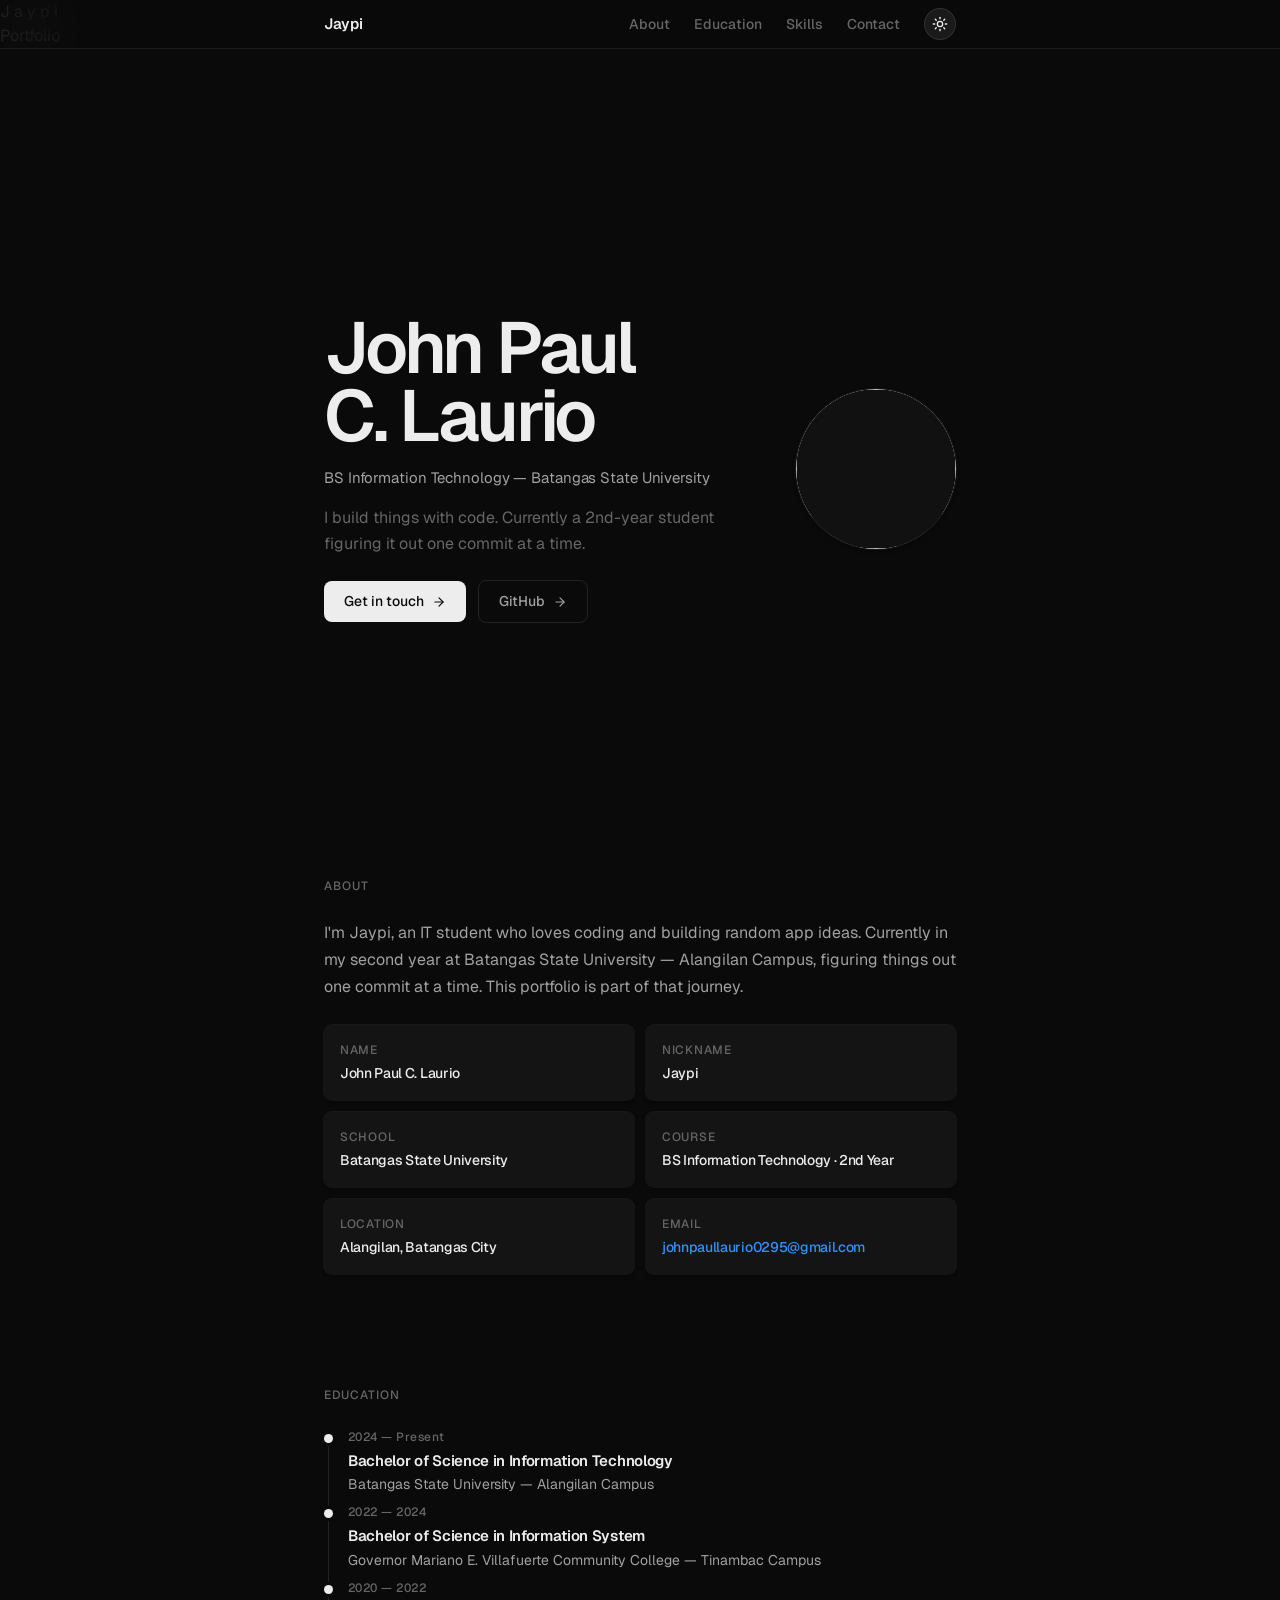
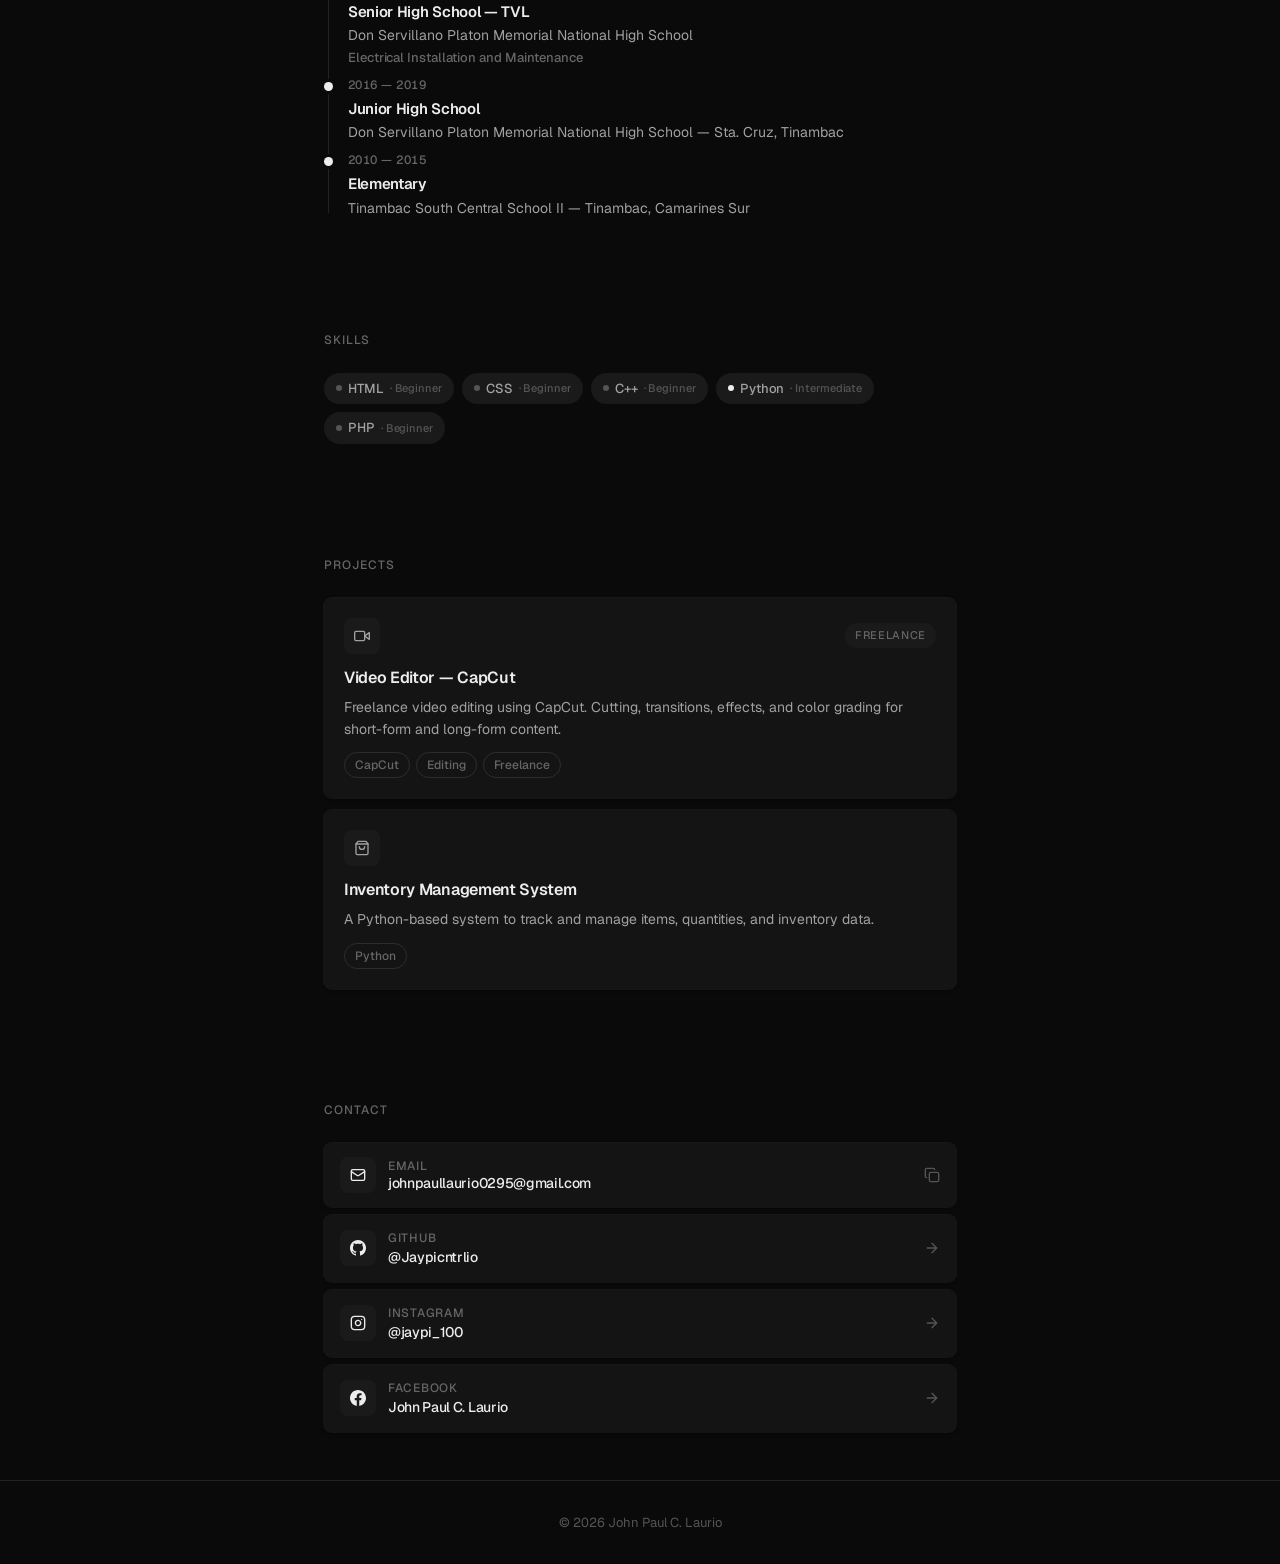
==== commit 0e0170f1: "Add files via upload" ====
--- a/index.html
+++ b/index.html
@@ -43,6 +43,21 @@
 </head>
 
 <body>
+
+  <!-- INTRO ANIMATION (plays on every load, then wipes up to reveal the site) -->
+  <div class="intro" id="intro" aria-hidden="true">
+    <div class="intro-inner">
+      <div class="intro-name">
+        <span class="intro-letter" style="--i:0">J</span>
+        <span class="intro-letter" style="--i:1">a</span>
+        <span class="intro-letter" style="--i:2">y</span>
+        <span class="intro-letter" style="--i:3">p</span>
+        <span class="intro-letter" style="--i:4">i</span>
+      </div>
+      <span class="intro-underline"></span>
+      <p class="intro-sub">Portfolio</p>
+    </div>
+  </div>
 
   <!-- NAVIGATION -->
   <nav>
@@ -109,7 +124,8 @@
         </div>
         <div class="hero-photo-wrapper">
           <span class="photo-fallback">JP</span>
-          <img src="me.jpg" alt="Jaypi" class="hero-photo" width="160" height="160">
+          <img src="me.jpg" alt="Jaypi" class="hero-photo hero-photo--default" width="160" height="160">
+          <img src="me-hover.jpg" alt="" class="hero-photo hero-photo--hover" width="160" height="160">
         </div>
       </div>
     </div>
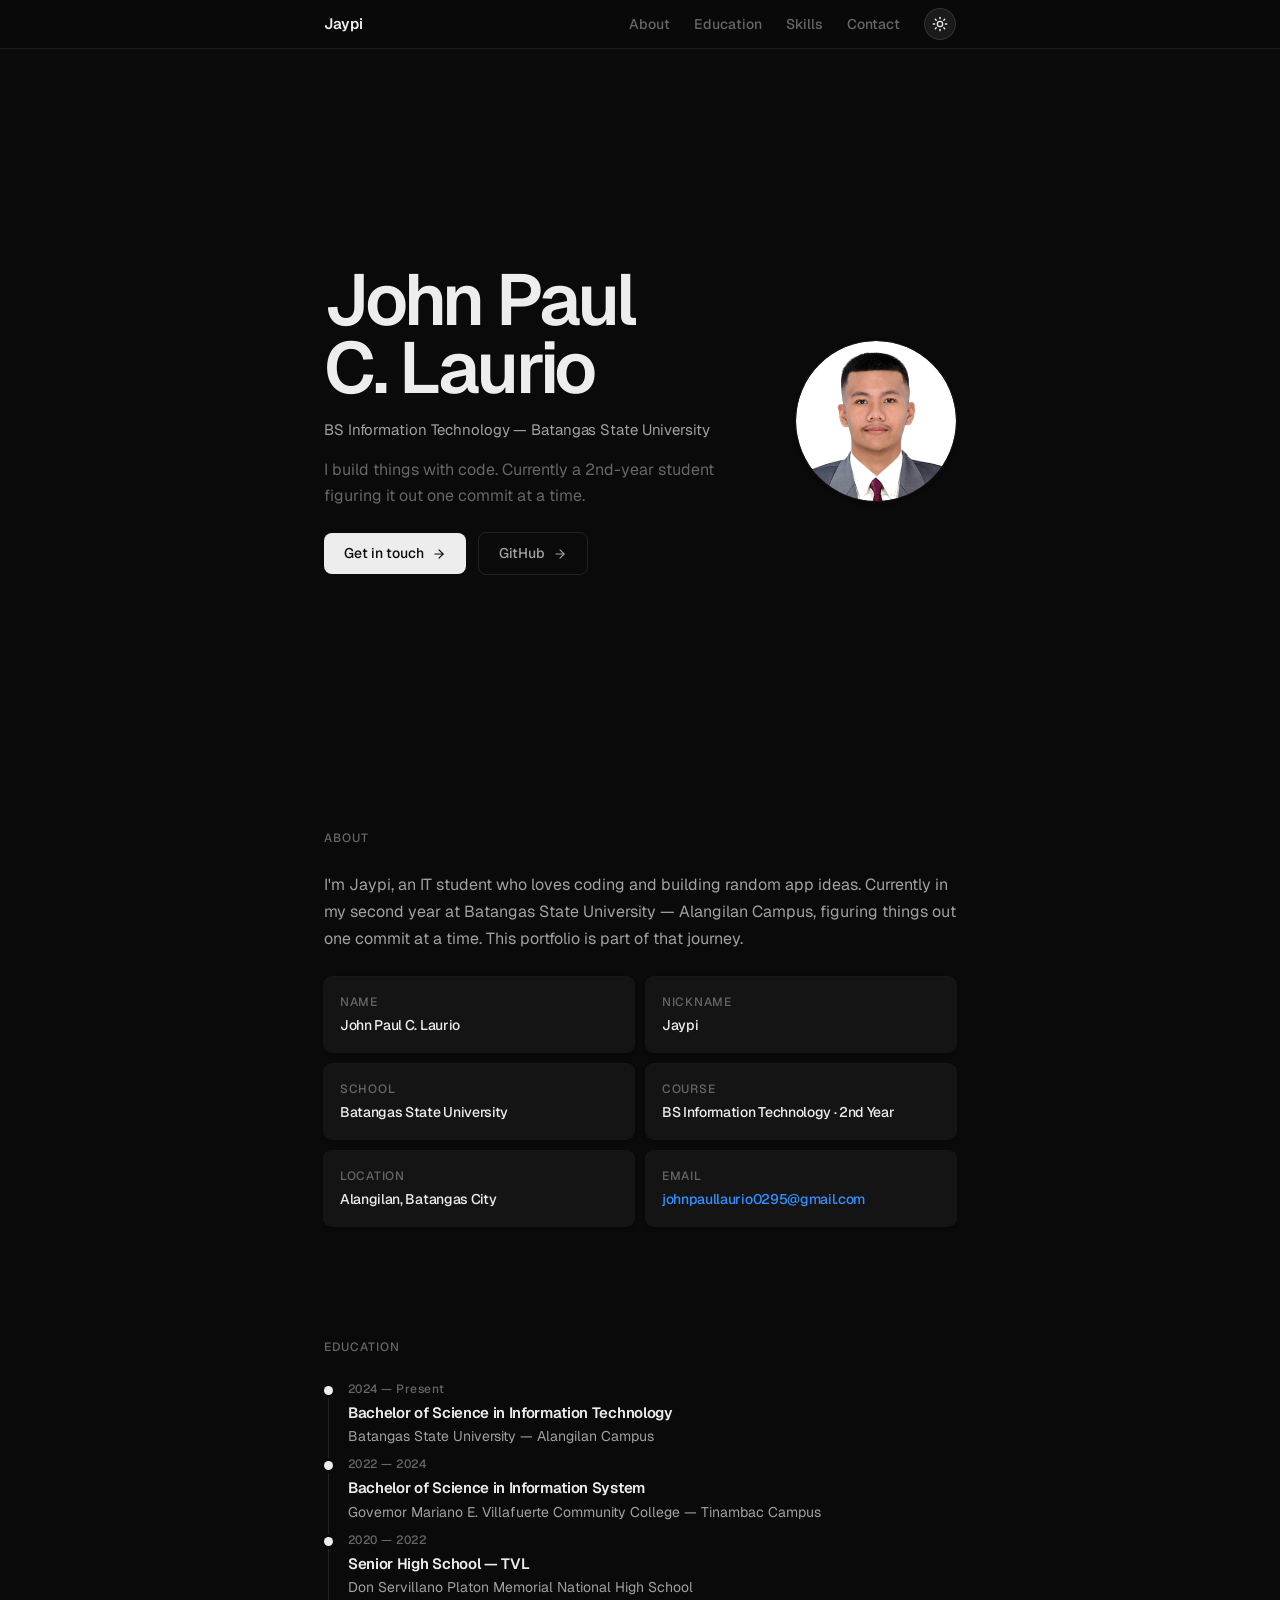
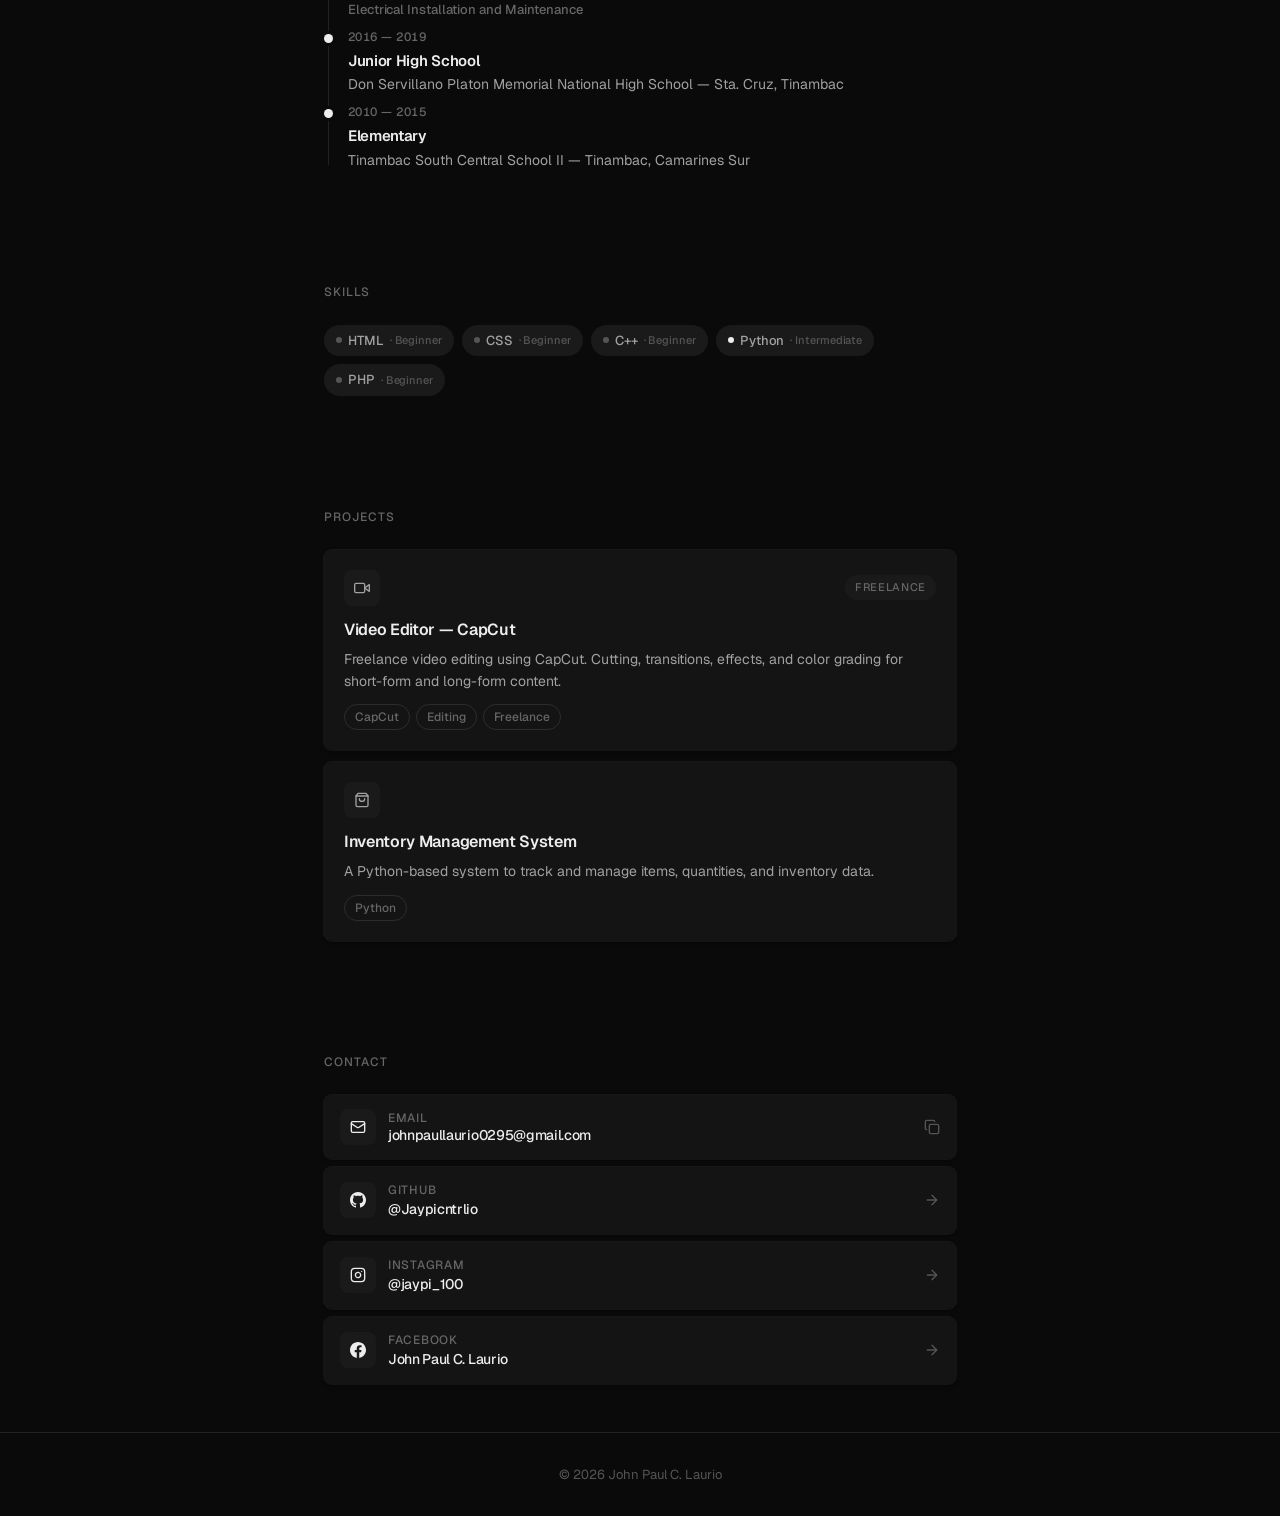
==== commit 00d5e92d: "Add files via upload" ====
--- a/index.html
+++ b/index.html
@@ -56,6 +56,199 @@
       </div>
       <span class="intro-underline"></span>
       <p class="intro-sub">Portfolio</p>
+    </div>
+
+    <!-- Loading-screen mascots: six flat silhouettes hanging upside-down from
+         silk strands along the top edge. Each one rides its strand down, then
+         sways and wobbles its limbs until the intro wipes away. The --t value
+         staggers them so they drop in as a cascade and never sway in lockstep.
+         Decorative only. -->
+    <div class="intro-mascots">
+
+      <!-- Spider-Man: red suit, blue legs and arms, white mask eyes -->
+      <div class="mascot" style="--t: 0s; --c1: #d8362e; --c2: #2456a8; --c4: #23202b; --c5: #ffffff">
+        <svg class="swing" viewBox="0 0 100 240" aria-hidden="true" focusable="false">
+          <rect class="sf-web" x="48.75" y="0" width="2.5" height="70" fill="currentColor" />
+          <g class="sf-rig"><g class="sf-body">
+            <g class="sf-limb sf-limb--a">
+              <path class="m2" d="M 45 70 Q 43 94 44 112 Q 45 122 46 130" fill="none" stroke="currentColor"
+                stroke-width="12" stroke-linecap="round" />
+            </g>
+            <g class="sf-limb sf-limb--b">
+              <path class="m2" d="M 55 70 Q 57 94 56 112 Q 55 122 54 130" fill="none" stroke="currentColor"
+                stroke-width="12" stroke-linecap="round" />
+            </g>
+            <!-- Torso, wide enough (32) that the hips stay buried in it when the
+                 legs swing, so the silhouette never shows a seam -->
+            <path class="m1" d="M 50 128 L 50 182" fill="none" stroke="currentColor" stroke-width="32"
+              stroke-linecap="round" />
+            <!-- Chest emblem, so the torso carries the character too -->
+            <path class="m4" fill="currentColor"
+              d="M 46.5 150 Q 46.5 143 50 143 Q 53.5 143 53.5 150 Q 53.5 158 50 158 Q 46.5 158 46.5 150 Z" />
+            <path class="m4" stroke="currentColor" stroke-width="3" stroke-linecap="round" fill="none"
+              d="M 47 146 L 38 140 M 47 154 L 38 160 M 53 146 L 62 140 M 53 154 L 62 160" />
+            <g class="sf-limb sf-limb--a">
+              <path class="m2" d="M 36 182 Q 30 204 32 222" fill="none" stroke="currentColor"
+                stroke-width="11" stroke-linecap="round" />
+            </g>
+            <g class="sf-limb sf-limb--b">
+              <path class="m2" d="M 64 182 Q 73 200 64 212" fill="none" stroke="currentColor"
+                stroke-width="11" stroke-linecap="round" />
+            </g>
+            <circle class="m1" cx="50" cy="208" r="13" fill="currentColor" />
+            <circle class="m5" cx="44" cy="207" r="4.4" fill="currentColor" />
+            <circle class="m5" cx="56" cy="207" r="4.4" fill="currentColor" />
+          </g></g>
+        </svg>
+      </div>
+
+      <!-- Kirby: pink body, red feet, dark eyes -->
+      <div class="mascot" style="--t: .05s; --c1: #ef8fb5; --c2: #cc3d5b; --c3: #e0658a; --c4: #2b2b2b">
+        <svg class="swing" viewBox="0 0 100 195" aria-hidden="true" focusable="false">
+          <rect class="sf-web" x="48.75" y="0" width="2.5" height="70" fill="currentColor" />
+          <g class="sf-rig"><g class="sf-body">
+            <g class="sf-limb sf-limb--a">
+              <path class="m2" d="M 38 78 L 38 112" fill="none" stroke="currentColor" stroke-width="17"
+                stroke-linecap="round" />
+            </g>
+            <g class="sf-limb sf-limb--b">
+              <path class="m2" d="M 62 78 L 62 112" fill="none" stroke="currentColor" stroke-width="17"
+                stroke-linecap="round" />
+            </g>
+            <g class="sf-limb sf-limb--a"><circle class="m1" cx="25" cy="152" r="7" fill="currentColor" /></g>
+            <g class="sf-limb sf-limb--b"><circle class="m1" cx="75" cy="152" r="7" fill="currentColor" /></g>
+            <circle class="m1" cx="50" cy="150" r="30" fill="currentColor" />
+            <circle class="m4" cx="43" cy="156" r="4.2" fill="currentColor" />
+            <circle class="m4" cx="57" cy="156" r="4.2" fill="currentColor" />
+            <circle class="m3" cx="36" cy="166" r="5" fill="currentColor" />
+            <circle class="m3" cx="64" cy="166" r="5" fill="currentColor" />
+          </g></g>
+        </svg>
+      </div>
+
+      <!-- Pikachu: yellow, brown ear tips, red cheeks -->
+      <div class="mascot" style="--t: .1s; --c1: #e8b91f; --c2: #4a3b22; --c3: #d9503f; --c4: #2b2b2b; --c5: #f7e6a0">
+        <svg class="swing" viewBox="0 0 100 245" aria-hidden="true" focusable="false">
+          <rect class="sf-web" x="48.75" y="0" width="2.5" height="70" fill="currentColor" />
+          <g class="sf-rig"><g class="sf-body">
+            <path class="m1" d="M 46 70 L 54 70 L 54 82 L 63 79 L 50 102 L 44 102 L 55 84 L 46 86 Z"
+              fill="currentColor" />
+            <g class="sf-limb sf-limb--a"><circle class="m1" cx="32" cy="112" r="8" fill="currentColor" /></g>
+            <g class="sf-limb sf-limb--b"><circle class="m1" cx="68" cy="112" r="8" fill="currentColor" /></g>
+            <path class="m1" d="M 50 115 L 50 145" fill="none" stroke="currentColor" stroke-width="40"
+              stroke-linecap="round" />
+            <!-- Pale belly patch: without it the whole body is one flat yellow -->
+            <circle class="m5" cx="50" cy="130" r="11" fill="currentColor" />
+            <circle class="m1" cx="50" cy="180" r="24" fill="currentColor" />
+            <circle class="m3" cx="35" cy="190" r="5.5" fill="currentColor" />
+            <circle class="m3" cx="65" cy="190" r="5.5" fill="currentColor" />
+            <circle class="m4" cx="42" cy="183" r="4.5" fill="currentColor" />
+            <circle class="m4" cx="58" cy="183" r="4.5" fill="currentColor" />
+            <g class="sf-limb sf-limb--a">
+              <path class="m1" d="M 34 186 L 28 228 L 39 224 L 45 190 Z" fill="currentColor" />
+              <path class="m2" d="M 30 214 L 28 228 L 39 224 L 41 213 Z" fill="currentColor" />
+            </g>
+            <g class="sf-limb sf-limb--b">
+              <path class="m1" d="M 66 186 L 72 228 L 61 224 L 55 190 Z" fill="currentColor" />
+              <path class="m2" d="M 70 214 L 72 228 L 61 224 L 59 213 Z" fill="currentColor" />
+            </g>
+          </g></g>
+        </svg>
+      </div>
+
+      <!-- Among Us crewmate: red, dark red backpack, light blue visor -->
+      <div class="mascot" style="--t: .15s; --c1: #c51111; --c2: #8f0d0d; --c4: #ffffff; --c5: #9dd7ef">
+        <svg class="swing" viewBox="0 0 100 215" aria-hidden="true" focusable="false">
+          <rect class="sf-web" x="48.75" y="0" width="2.5" height="70" fill="currentColor" />
+          <g class="sf-rig"><g class="sf-body">
+            <g class="sf-limb sf-limb--a">
+              <path class="m1" d="M 42 78 L 42 104" fill="none" stroke="currentColor" stroke-width="16"
+                stroke-linecap="round" />
+            </g>
+            <g class="sf-limb sf-limb--b">
+              <path class="m1" d="M 58 78 L 58 104" fill="none" stroke="currentColor" stroke-width="16"
+                stroke-linecap="round" />
+            </g>
+            <rect class="m2" x="66" y="124" width="14" height="40" rx="7" fill="currentColor" />
+            <rect class="m1" x="30" y="86" width="40" height="118" rx="20" fill="currentColor" />
+            <rect class="m5" x="37" y="150" width="26" height="30" rx="14" fill="currentColor" />
+            <rect class="m4" x="42" y="154" width="10" height="8" rx="4" fill="currentColor" />
+          </g></g>
+        </svg>
+      </div>
+
+      <!-- Mario: red cap, blue overalls, brown shoes, dark mustache -->
+      <div class="mascot" style="--t: .2s; --c1: #d62f22; --c2: #2b4fa8; --c3: #e8a87c; --c4: #43291a; --c5: #6b4423; --c6: #e8b93a">
+        <svg class="swing" viewBox="0 0 100 250" aria-hidden="true" focusable="false">
+          <rect class="sf-web" x="48.75" y="0" width="2.5" height="70" fill="currentColor" />
+          <g class="sf-rig"><g class="sf-body">
+            <g class="sf-limb sf-limb--a">
+              <path class="m5" d="M 39 76 L 39 98" fill="none" stroke="currentColor" stroke-width="15"
+                stroke-linecap="round" />
+            </g>
+            <g class="sf-limb sf-limb--b">
+              <path class="m5" d="M 61 76 L 61 98" fill="none" stroke="currentColor" stroke-width="15"
+                stroke-linecap="round" />
+            </g>
+            <path class="m2" d="M 50 108 L 50 148" fill="none" stroke="currentColor" stroke-width="40"
+              stroke-linecap="round" />
+            <!-- Overall buttons on the body -->
+            <circle class="m6" cx="42" cy="140" r="3.5" fill="currentColor" />
+            <circle class="m6" cx="58" cy="140" r="3.5" fill="currentColor" />
+            <g class="sf-limb sf-limb--a">
+              <path class="m1" d="M 40 150 L 30 186" fill="none" stroke="currentColor" stroke-width="13"
+                stroke-linecap="round" />
+            </g>
+            <g class="sf-limb sf-limb--b">
+              <path class="m1" d="M 60 150 L 70 186" fill="none" stroke="currentColor" stroke-width="13"
+                stroke-linecap="round" />
+            </g>
+            <circle class="m3" cx="50" cy="186" r="20" fill="currentColor" />
+            <circle class="m1" cx="50" cy="214" r="21" fill="currentColor" />
+            <!-- Cap brim -->
+            <path class="m1" d="M 52 216 L 70 216" fill="none" stroke="currentColor" stroke-width="9"
+              stroke-linecap="round" />
+            <!-- Mustache, then eyes below it: the whole figure hangs upside
+                 down, so the face reads low-to-high rather than high-to-low -->
+            <rect class="m4" x="36" y="168" width="28" height="10" rx="5" fill="currentColor" />
+            <circle class="m4" cx="44" cy="188" r="3.3" fill="currentColor" />
+            <circle class="m4" cx="56" cy="188" r="3.3" fill="currentColor" />
+          </g></g>
+        </svg>
+      </div>
+
+      <!-- Totoro: grey fur, cream belly, dark eyes, tall ears down -->
+      <div class="mascot" style="--t: .25s; --c1: #9a9a9a; --c2: #efe6d2; --c4: #3a3a3a">
+        <svg class="swing" viewBox="0 0 100 245" aria-hidden="true" focusable="false">
+          <rect class="sf-web" x="48.75" y="0" width="2.5" height="70" fill="currentColor" />
+          <g class="sf-rig"><g class="sf-body">
+            <g class="sf-limb sf-limb--a">
+              <path class="m1" d="M 40 76 L 40 98" fill="none" stroke="currentColor" stroke-width="16"
+                stroke-linecap="round" />
+            </g>
+            <g class="sf-limb sf-limb--b">
+              <path class="m1" d="M 60 76 L 60 98" fill="none" stroke="currentColor" stroke-width="16"
+                stroke-linecap="round" />
+            </g>
+            <g class="sf-limb sf-limb--a"><circle class="m1" cx="26" cy="140" r="7" fill="currentColor" /></g>
+            <g class="sf-limb sf-limb--b"><circle class="m1" cx="74" cy="140" r="7" fill="currentColor" /></g>
+            <path class="m1" d="M 50 122 L 50 174" fill="none" stroke="currentColor" stroke-width="54"
+              stroke-linecap="round" />
+            <path class="m1" d="M 33 168 L 27 226 L 50 192 Z" fill="currentColor" />
+            <path class="m1" d="M 67 168 L 73 226 L 50 192 Z" fill="currentColor" />
+            <!-- Belly sits between the feet and the face once inverted -->
+            <circle class="m2" cx="50" cy="146" r="17" fill="currentColor" />
+            <!-- Belly chevrons, so the torso isn't just a flat patch -->
+            <path class="m4" d="M 44 132 L 50 137 L 56 132" fill="none" stroke="currentColor"
+              stroke-width="2" stroke-linecap="round" stroke-linejoin="round" />
+            <path class="m4" d="M 44 156 L 50 161 L 56 156" fill="none" stroke="currentColor"
+              stroke-width="2" stroke-linecap="round" stroke-linejoin="round" />
+            <circle class="m4" cx="42" cy="178" r="4" fill="currentColor" />
+            <circle class="m4" cx="58" cy="178" r="4" fill="currentColor" />
+          </g></g>
+        </svg>
+      </div>
+
     </div>
   </div>
 
--- a/style.css
+++ b/style.css
@@ -312,6 +312,25 @@
       display: none;
     }
 
+    /* Hover swap: default photo fades out, hover photo fades in with a slight zoom */
+    .hero-photo-wrapper .hero-photo--default,
+    .hero-photo-wrapper .hero-photo--hover {
+      transition: opacity 0.4s ease, transform 0.4s ease;
+    }
+
+    .hero-photo-wrapper .hero-photo--hover {
+      opacity: 0;
+    }
+
+    .hero-photo-wrapper:hover .hero-photo--default {
+      opacity: 0;
+    }
+
+    .hero-photo-wrapper:hover .hero-photo--hover {
+      opacity: 1;
+      transform: scale(1.05);
+    }
+
     .hero-name {
       font-size: clamp(44px, 8vw, 72px);
       font-weight: 600;
@@ -756,6 +775,255 @@
     }
 
     /* ============================================
+       INTRO ANIMATION — plays on every load
+       ============================================ */
+    /* Full-screen overlay: letters rise in, underline sweeps, then the
+       whole overlay wipes upward to reveal the page (2.2s delay + 0.8s wipe).
+       Runs from CSS alone, so it also works without JavaScript. */
+    .intro {
+      position: fixed;
+      inset: 0;
+      z-index: 999;
+      overflow: hidden;
+      background: var(--bg);
+      display: flex;
+      align-items: center;
+      justify-content: center;
+      pointer-events: none;
+      will-change: transform;
+      animation: intro-exit 0.8s cubic-bezier(0.76, 0, 0.24, 1) 2.2s forwards;
+    }
+
+    @keyframes intro-exit {
+      0%   { transform: translateY(0);       visibility: visible; }
+      99%  { transform: translateY(-100%);   visibility: visible; }
+      100% { transform: translateY(-100%);   visibility: hidden; }
+    }
+
+    .intro-inner {
+      display: flex;
+      flex-direction: column;
+      align-items: center;
+      gap: 14px;
+    }
+
+    .intro-name {
+      display: flex;
+      font-size: clamp(56px, 12vw, 110px);
+      font-weight: 600;
+      letter-spacing: -4px;
+      line-height: 1;
+      color: var(--text-primary);
+      overflow: hidden;
+    }
+
+    /* Letters rise out of a mask, staggered left to right */
+    .intro-letter {
+      display: inline-block;
+      opacity: 0;
+      transform: translateY(110%);
+      animation: intro-letter-in 0.65s cubic-bezier(0.22, 1, 0.36, 1) forwards;
+      animation-delay: calc(0.08s * var(--i));
+    }
+
+    @keyframes intro-letter-in {
+      to {
+        opacity: 1;
+        transform: translateY(0);
+      }
+    }
+
+    /* Underline sweeps left → right after the name lands */
+    .intro-underline {
+      width: 100%;
+      height: 3px;
+      background: var(--text-primary);
+      transform: scaleX(0);
+      transform-origin: left;
+      animation: intro-line 0.6s ease 0.7s forwards;
+    }
+
+    @keyframes intro-line {
+      to { transform: scaleX(1); }
+    }
+
+    /* Subtitle fades in below */
+    .intro-sub {
+      font-size: 13px;
+      font-weight: 500;
+      letter-spacing: 0.32em;
+      text-transform: uppercase;
+      color: var(--text-muted);
+      opacity: 0;
+      animation: intro-sub-in 0.5s ease 1.15s forwards;
+    }
+
+    @keyframes intro-sub-in {
+      to { opacity: 1; }
+    }
+
+    /* Lock scrolling while the intro plays (removed by JS afterwards) */
+    body.intro-active {
+      overflow: hidden;
+    }
+
+    /* ============================================
+       INTRO — hanging mascots
+       Six flat silhouettes hang upside-down from silk strands along the top
+       edge. Every mascot runs the same beat, so the row moves as one system;
+       --t staggers them so they drop in as a cascade and never sway in
+       lockstep:
+         0.00s + --t  silk reels down, the figure rides it
+         0.50s + --t  sway + limb wobble, looping
+         2.20s        the intro wipe carries the whole row off screen
+       ============================================ */
+    .intro-mascots {
+      position: absolute;
+      top: 0;
+      left: 0;
+      right: 0;
+      display: flex;
+      align-items: flex-start;
+      justify-content: center;
+      gap: 6px;
+      padding: 0 16px;
+    }
+
+    .mascot {
+      flex: 0 0 auto;
+      width: 84px;
+      color: var(--text-primary);
+      /* Pivots at the silk's anchor on the top edge, not the middle of the figure */
+      transform-origin: 50% 0;
+      animation: swing-sway 1.2s ease-in-out infinite;
+      animation-delay: calc(0.5s + var(--t, 0s));
+    }
+
+    .mascot .swing {
+      display: block;
+      width: 100%;
+      height: auto;
+    }
+
+    /* Silk strand reels down and the figure drops in with it. Same easing and
+       duration, so the feet stay glued to the strand's tip on the way down. */
+    .sf-web {
+      transform-box: fill-box;
+      transform-origin: 50% 0%;
+      animation: sf-web-drop 0.5s cubic-bezier(0.22, 1, 0.36, 1) both;
+      animation-delay: var(--t, 0s);
+    }
+
+    @keyframes sf-web-drop {
+      from { transform: scaleY(0); }
+      to   { transform: scaleY(1); }
+    }
+
+    .sf-rig {
+      animation: sf-rig-drop 0.5s cubic-bezier(0.22, 1, 0.36, 1) both;
+      animation-delay: var(--t, 0s);
+    }
+
+    @keyframes sf-rig-drop {
+      from { transform: translateY(-70px); opacity: 0; }
+      to   { transform: translateY(0);      opacity: 1; }
+    }
+
+    @keyframes swing-sway {
+      0%, 100% { transform: rotate(-3.5deg); }
+      50%      { transform: rotate(3.5deg); }
+    }
+
+    /* Second, faster pendulum: the body swings from the feet on top of the
+       strand's sway. The mismatched periods are what stop the two rotations
+       from locking into a single rigid motion.
+       The origin is pinned in view-box units rather than fill-box percentages:
+       fill-box centres on the SHAPE, so an off-centre silhouette (Among Us's
+       backpack, Mario's cap brim) would pull the pivot off the strand and make
+       the figure swing around an axis that isn't the silk. Every mascot hangs
+       at (50, 70) in its own viewBox, so one origin is exact for all of them. */
+    .sf-body {
+      transform-box: view-box;
+      transform-origin: 50px 70px;
+      animation: sf-pendulum 0.85s ease-in-out infinite;
+      animation-delay: calc(0.5s + var(--t, 0s));
+    }
+
+    @keyframes sf-pendulum {
+      0%, 100% { transform: rotate(-4deg); }
+      50%      { transform: rotate(4deg); }
+    }
+
+    /* Limbs pivot at the top of their own bbox. For every mascot that is the
+       joint the limb actually hangs from — feet for legs, shoulders for arms —
+       so no hand-computed origins are needed and nothing ever detaches. */
+    .sf-limb {
+      transform-box: fill-box;
+      transform-origin: 50% 0%;
+    }
+
+    .sf-limb--a {
+      animation: sf-wobble-a 0.6s ease-in-out infinite;
+      animation-delay: calc(0.5s + var(--t, 0s));
+    }
+
+    .sf-limb--b {
+      animation: sf-wobble-b 0.62s ease-in-out infinite;
+      animation-delay: calc(0.3s + var(--t, 0s));
+    }
+
+    /* Limbs only ever swing OUTWARD (never past 0), so paired limbs can never
+       cross over each other, and --b is phase-offset so the pair doesn't read
+       as a mirrored jumping-jack. */
+    @keyframes sf-wobble-a {
+      0%, 100% { transform: rotate(0deg); }
+      50%      { transform: rotate(7deg); }
+    }
+
+    @keyframes sf-wobble-b {
+      0%, 100% { transform: rotate(0deg); }
+      50%      { transform: rotate(-7deg); }
+    }
+
+    /* ---------- per-mascot palette ----------
+       Each mascot sets --c1..--c5 in its own inline style, so a single colour
+       map drives all six characters; the .m1-.m5 classes just bind a shape to
+       a slot. The shapes keep fill="currentColor" as a fallback, so if this
+       stylesheet ever fails to load the mascots degrade to flat monochrome
+       silhouettes instead of disappearing. */
+    .mascot {
+      --c1: #8a8a8a;
+      --c2: #6a6a6a;
+      --c3: #b0b0b0;
+      --c4: #2b2b2b;
+      --c5: #ffffff;
+      --c6: #e8b93a;
+    }
+
+    /* These set `color`, NOT `fill`, and that distinction is the whole trick:
+       the bodies are drawn two ways — filled shapes (circles, rects) and thick
+       STROKED paths (torsos, limbs, strands) whose fill is "none". Setting
+       `fill` would paint the filled shapes, silently do nothing to every
+       stroked body, and additionally override their fill="none". Driving
+       currentColor instead colours both the fill and the stroke in one go. */
+    .m1 { color: var(--c1); }
+    .m2 { color: var(--c2); }
+    .m3 { color: var(--c3); }
+    .m4 { color: var(--c4); }
+    .m5 { color: var(--c5); }
+    .m6 { color: var(--c6); }
+
+    /* The mascots are full colour now, so they no longer follow the theme. On
+       the light theme the brighter palettes (Pikachu's yellow, Kirby's pink)
+       would wash out against white, so the silhouette gets a soft dark edge
+       there. Against the dark theme it would only muddy the colours, so the
+       outline is scoped to light only. Chaining two drop-shadows compounds the
+       darkening at the edge, which gives a firmer outline than one wider blur. */
+    [data-theme="light"] .mascot .swing {
+      filter: drop-shadow(0 0 1px rgba(0, 0, 0, 0.6)) drop-shadow(0 0 1.5px rgba(0, 0, 0, 0.4));
+    }
+
+    /* ============================================
        RESPONSIVE
        ============================================ */
     @media (max-width: 600px) {
@@ -795,6 +1063,15 @@
       .nav-links a {
         font-size: 13px;
       }
+
+      .intro-mascots {
+        gap: 2px;
+        padding: 0 8px;
+      }
+
+      .mascot {
+        width: 48px;
+      }
     }
 
     @media (max-width: 400px) {
@@ -859,4 +1136,8 @@
         transform: none;
         transition: none;
       }
+      /* Skip the intro entirely for reduced-motion users */
+      .intro {
+        display: none;
+      }
     }
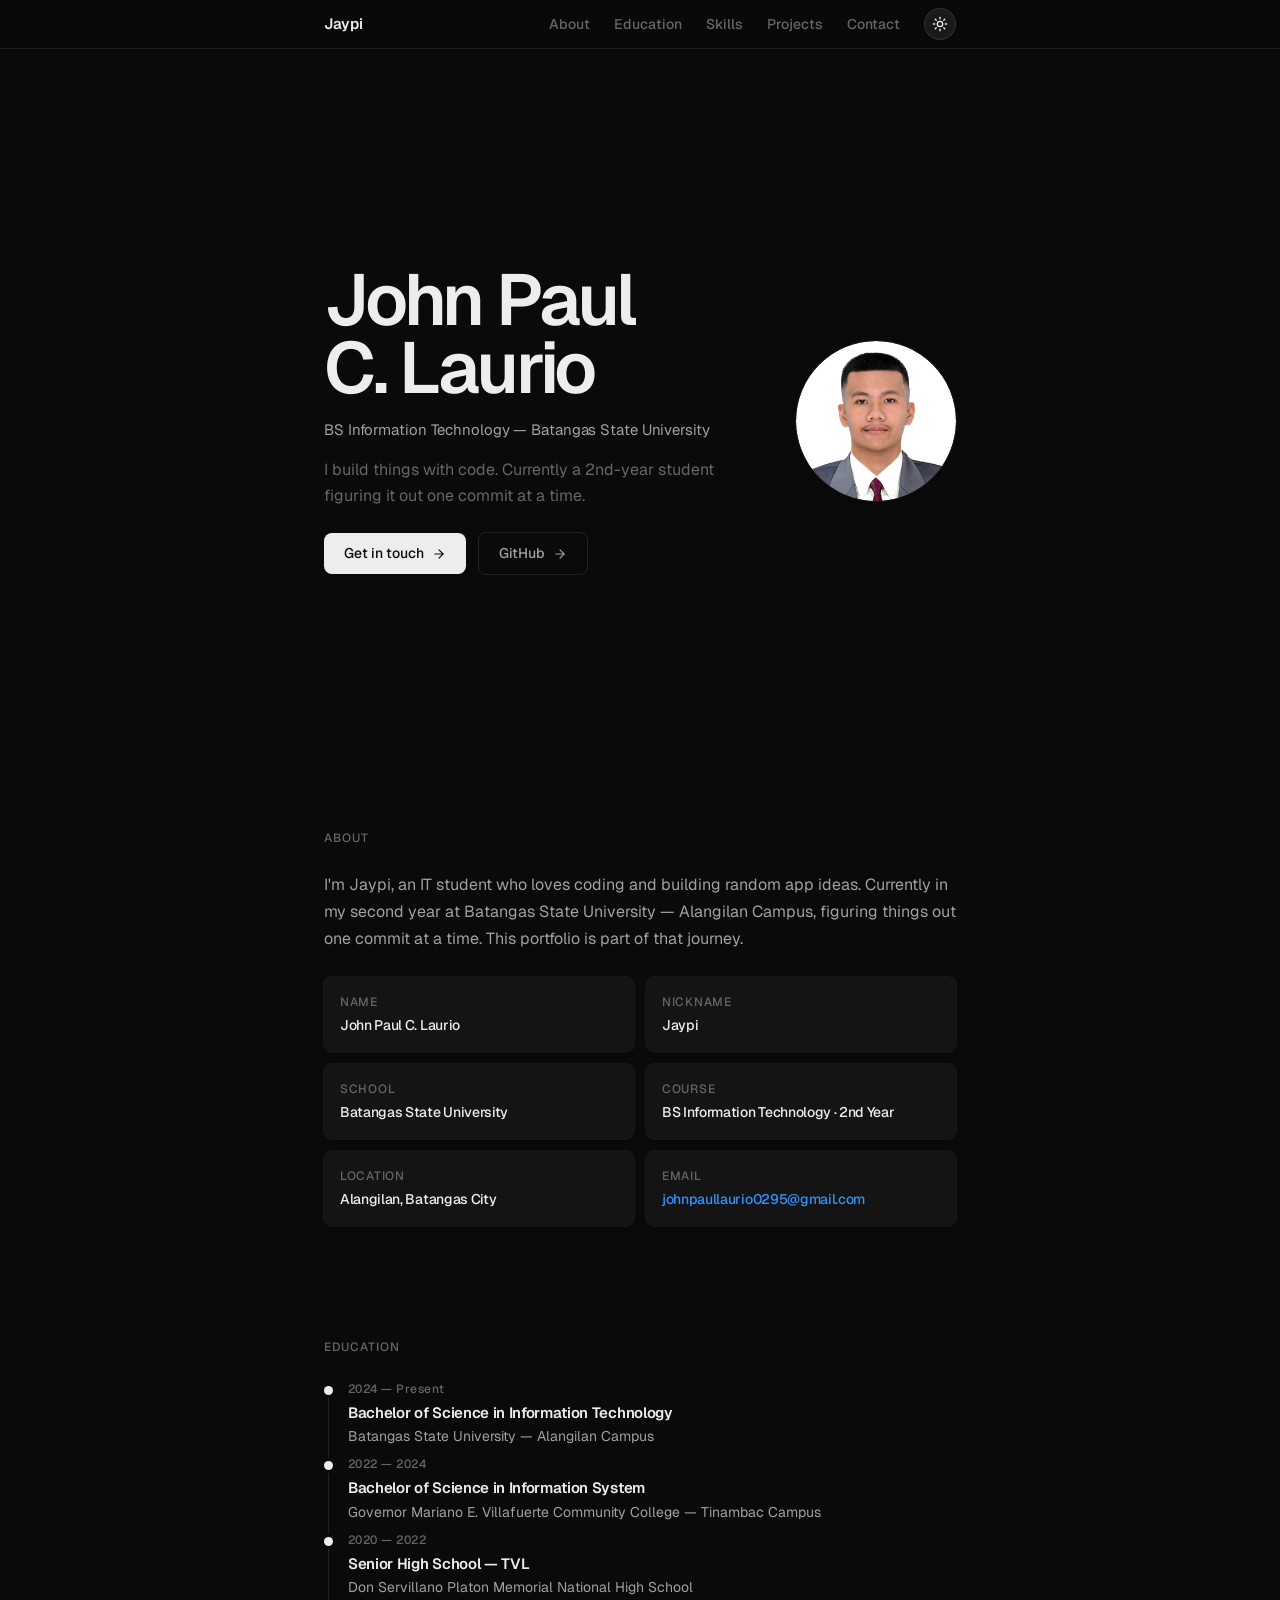
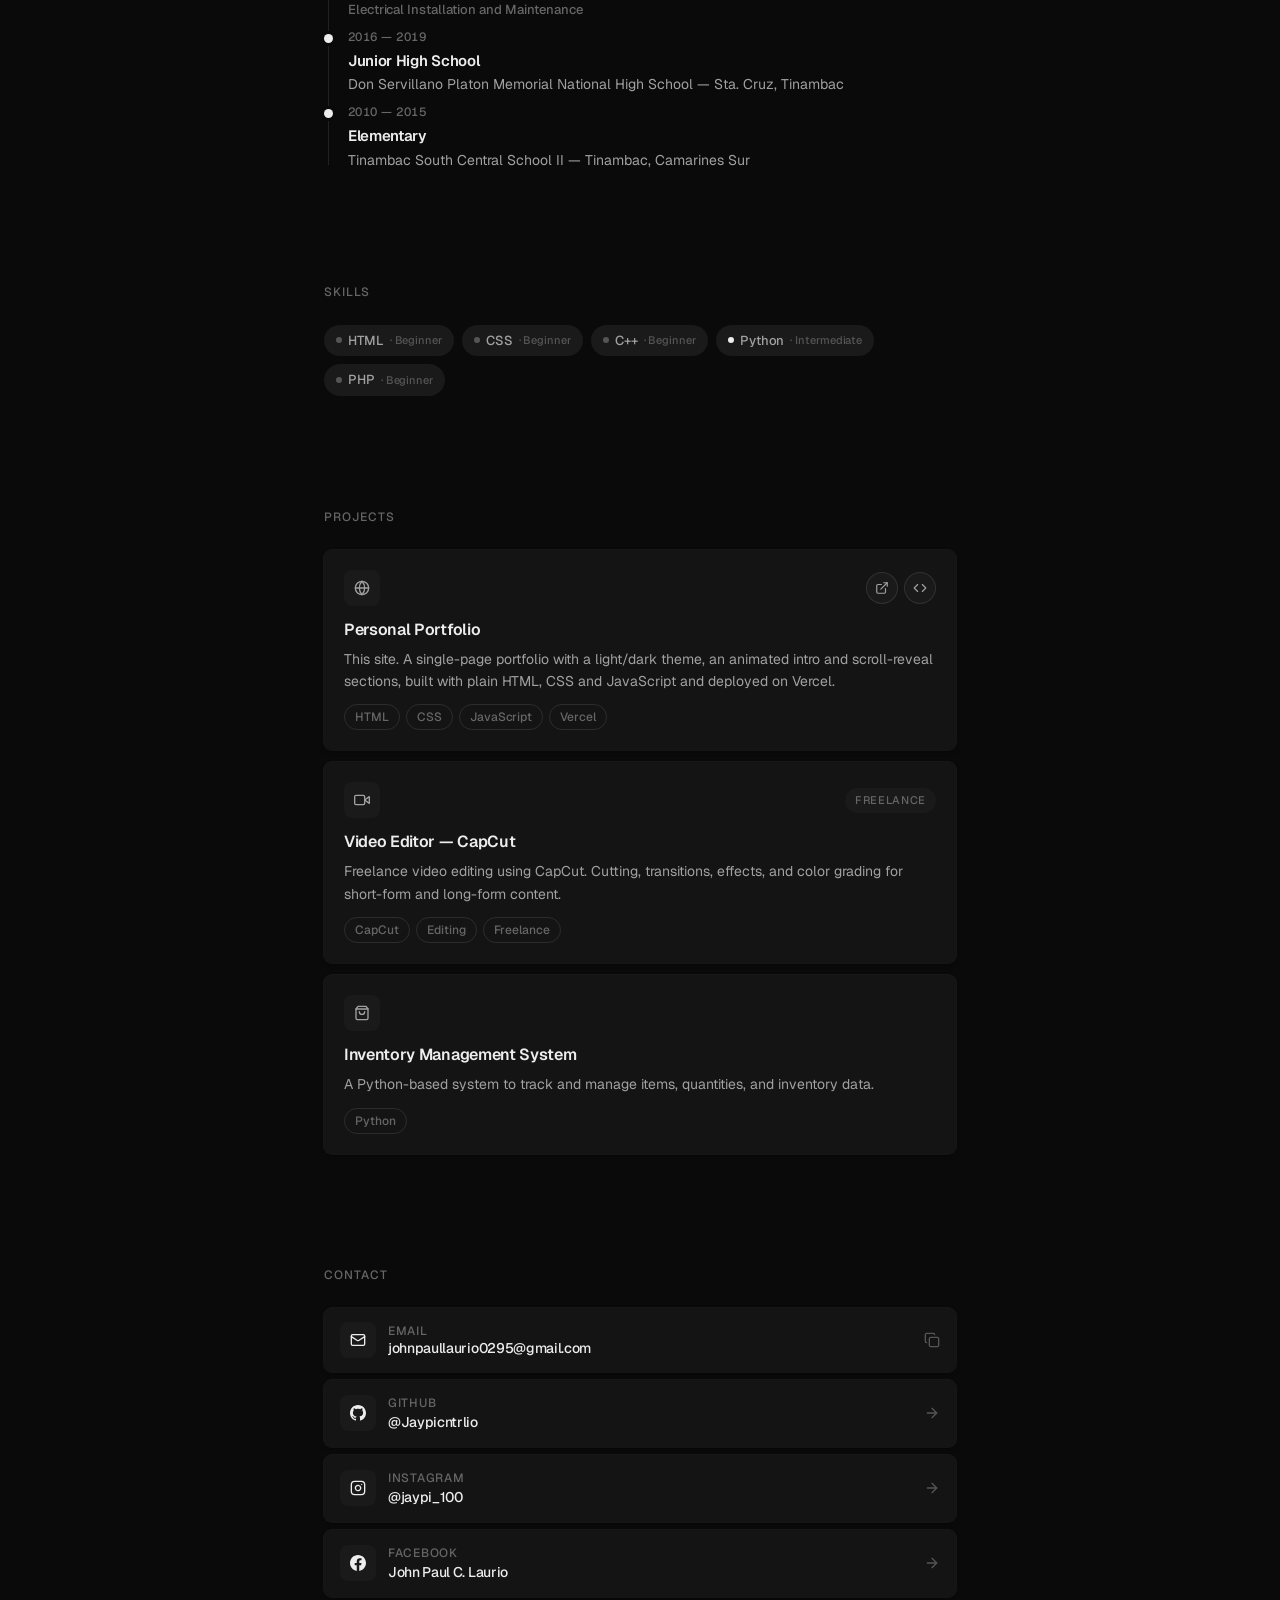
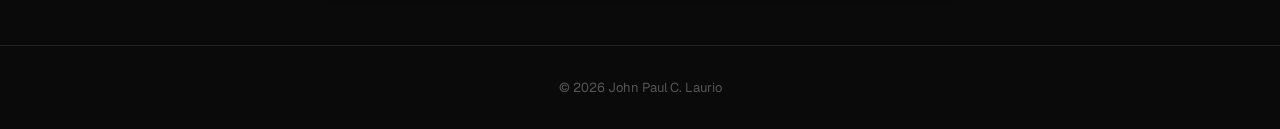
==== commit 32ab8d78: "Add Projects nav link, portfolio project card and mobile menu - Add "Projects" to the nav after Skil" ====
--- a/index.html
+++ b/index.html
@@ -256,34 +256,42 @@
   <nav>
     <div class="container">
       <a href="#" class="nav-brand">Jaypi</a>
-      <ul class="nav-links">
-        <li><a href="#about"><span class="nav-text">About</span></a></li>
-        <li><a href="#education"><span class="nav-text">Education</span></a></li>
-        <li><a href="#skills"><span class="nav-text">Skills</span></a></li>
-        <li><a href="#contact"><span class="nav-text">Contact</span></a></li>
-        <li>
-          <button class="theme-toggle" id="themeToggle" aria-label="Switch to light theme">
-            <!-- Sun: shown in dark mode (click to go light) -->
-            <svg class="icon-sun" viewBox="0 0 24 24" fill="none" stroke="currentColor" stroke-width="2"
-              stroke-linecap="round" stroke-linejoin="round" aria-hidden="true">
-              <circle cx="12" cy="12" r="4" />
-              <path d="M12 2v2" />
-              <path d="M12 20v2" />
-              <path d="m4.93 4.93 1.41 1.41" />
-              <path d="m17.66 17.66 1.41 1.41" />
-              <path d="M2 12h2" />
-              <path d="M20 12h2" />
-              <path d="m6.34 17.66-1.41 1.41" />
-              <path d="m19.07 4.93-1.41 1.41" />
-            </svg>
-            <!-- Moon: shown in light mode (click to go dark) -->
-            <svg class="icon-moon" viewBox="0 0 24 24" fill="none" stroke="currentColor" stroke-width="2"
-              stroke-linecap="round" stroke-linejoin="round" aria-hidden="true">
-              <path d="M12 3a6 6 0 0 0 9 9 9 9 0 1 1-9-9Z" />
-            </svg>
-          </button>
-        </li>
-      </ul>
+      <div class="nav-actions">
+        <!-- On phones (≤600px) this list becomes a dropdown opened by the menu button -->
+        <ul class="nav-links" id="navLinks">
+          <li><a href="#about"><span class="nav-text">About</span></a></li>
+          <li><a href="#education"><span class="nav-text">Education</span></a></li>
+          <li><a href="#skills"><span class="nav-text">Skills</span></a></li>
+          <li><a href="#projects"><span class="nav-text">Projects</span></a></li>
+          <li><a href="#contact"><span class="nav-text">Contact</span></a></li>
+        </ul>
+        <button class="theme-toggle" id="themeToggle" aria-label="Switch to light theme">
+          <!-- Sun: shown in dark mode (click to go light) -->
+          <svg class="icon-sun" viewBox="0 0 24 24" fill="none" stroke="currentColor" stroke-width="2"
+            stroke-linecap="round" stroke-linejoin="round" aria-hidden="true">
+            <circle cx="12" cy="12" r="4" />
+            <path d="M12 2v2" />
+            <path d="M12 20v2" />
+            <path d="m4.93 4.93 1.41 1.41" />
+            <path d="m17.66 17.66 1.41 1.41" />
+            <path d="M2 12h2" />
+            <path d="M20 12h2" />
+            <path d="m6.34 17.66-1.41 1.41" />
+            <path d="m19.07 4.93-1.41 1.41" />
+          </svg>
+          <!-- Moon: shown in light mode (click to go dark) -->
+          <svg class="icon-moon" viewBox="0 0 24 24" fill="none" stroke="currentColor" stroke-width="2"
+            stroke-linecap="round" stroke-linejoin="round" aria-hidden="true">
+            <path d="M12 3a6 6 0 0 0 9 9 9 9 0 1 1-9-9Z" />
+          </svg>
+        </button>
+        <!-- Menu button: only shown on phones -->
+        <button class="menu-toggle" id="menuToggle" aria-label="Open menu" aria-expanded="false"
+          aria-controls="navLinks">
+          <span class="menu-bar"></span>
+          <span class="menu-bar"></span>
+        </button>
+      </div>
     </div>
   </nav>
 
@@ -449,6 +457,48 @@
             <div class="project-icon">
               <svg width="16" height="16" viewBox="0 0 24 24" fill="none" stroke="currentColor" stroke-width="2"
                 stroke-linecap="round" stroke-linejoin="round">
+                <circle cx="12" cy="12" r="10" />
+                <path d="M12 2a14.5 14.5 0 0 0 0 20 14.5 14.5 0 0 0 0-20" />
+                <path d="M2 12h20" />
+              </svg>
+            </div>
+            <!-- Live / Code buttons: only add the ones that have a real URL -->
+            <div class="project-links">
+              <a href="https://jaypi.vercel.app" target="_blank" rel="noopener noreferrer" class="project-link"
+                aria-label="Open the live site" title="Live site">
+                <svg width="14" height="14" viewBox="0 0 24 24" fill="none" stroke="currentColor" stroke-width="2"
+                  stroke-linecap="round" stroke-linejoin="round" aria-hidden="true">
+                  <path d="M15 3h6v6" />
+                  <path d="M10 14 21 3" />
+                  <path d="M18 13v6a2 2 0 0 1-2 2H5a2 2 0 0 1-2-2V8a2 2 0 0 1 2-2h6" />
+                </svg>
+              </a>
+              <a href="https://github.com/Jaypicntrlio/Jaypi" target="_blank" rel="noopener noreferrer"
+                class="project-link" aria-label="View the code on GitHub" title="Code">
+                <svg width="14" height="14" viewBox="0 0 24 24" fill="none" stroke="currentColor" stroke-width="2"
+                  stroke-linecap="round" stroke-linejoin="round" aria-hidden="true">
+                  <path d="m16 18 6-6-6-6" />
+                  <path d="m8 6-6 6 6 6" />
+                </svg>
+              </a>
+            </div>
+          </div>
+          <div class="project-title">Personal Portfolio</div>
+          <p class="project-desc">This site. A single-page portfolio with a light/dark theme, an animated intro and
+            scroll-reveal sections, built with plain HTML, CSS and JavaScript and deployed on Vercel.</p>
+          <div class="project-tags">
+            <span class="project-tag">HTML</span>
+            <span class="project-tag">CSS</span>
+            <span class="project-tag">JavaScript</span>
+            <span class="project-tag">Vercel</span>
+          </div>
+        </div>
+
+        <div class="project-card">
+          <div class="project-header">
+            <div class="project-icon">
+              <svg width="16" height="16" viewBox="0 0 24 24" fill="none" stroke="currentColor" stroke-width="2"
+                stroke-linecap="round" stroke-linejoin="round">
                 <polygon points="23 7 16 12 23 17 23 7" />
                 <rect width="15" height="14" x="1" y="5" rx="2" />
               </svg>
--- a/style.css
+++ b/style.css
@@ -154,6 +154,12 @@
       letter-spacing: -0.32px;
     }
 
+    .nav-actions {
+      display: flex;
+      align-items: center;
+      gap: 24px;
+    }
+
     .nav-links {
       display: flex;
       gap: 24px;
@@ -195,6 +201,58 @@
     .theme-toggle:focus-visible {
       outline: 2px solid var(--focus);
       outline-offset: 2px;
+    }
+
+    /* Menu button — hidden on desktop, shown on phones (see RESPONSIVE) */
+    .menu-toggle {
+      display: none;
+      position: relative;
+      background: var(--toggle-bg);
+      border: 1px solid var(--toggle-border);
+      border-radius: 9999px;
+      width: 32px;
+      height: 32px;
+      cursor: pointer;
+      flex-shrink: 0;
+      color: var(--text-primary);
+      transition: background 0.3s ease, border-color 0.3s ease, transform 0.2s ease;
+    }
+
+    .menu-toggle:hover {
+      transform: scale(1.05);
+    }
+
+    .menu-toggle:focus-visible {
+      outline: 2px solid var(--focus);
+      outline-offset: 2px;
+    }
+
+    /* Two bars that turn into an X when the menu is open */
+    .menu-bar {
+      position: absolute;
+      left: 50%;
+      top: 50%;
+      width: 14px;
+      height: 1.5px;
+      border-radius: 1px;
+      background: currentColor;
+      transition: transform 0.25s ease;
+    }
+
+    .menu-bar:nth-child(1) {
+      transform: translate(-50%, -3px);
+    }
+
+    .menu-bar:nth-child(2) {
+      transform: translate(-50%, 2px);
+    }
+
+    nav.menu-open .menu-bar:nth-child(1) {
+      transform: translate(-50%, -0.5px) rotate(45deg);
+    }
+
+    nav.menu-open .menu-bar:nth-child(2) {
+      transform: translate(-50%, -0.5px) rotate(-45deg);
     }
 
     /* Sun & moon icons sit on top of each other and crossfade */
@@ -619,6 +677,35 @@
       border-radius: 9999px;
       background: var(--tag-bg);
       font-feature-settings: "tnum" 1;
+    }
+
+    .project-links {
+      display: flex;
+      gap: 6px;
+    }
+
+    .project-link {
+      width: 32px;
+      height: 32px;
+      border-radius: 9999px;
+      display: flex;
+      align-items: center;
+      justify-content: center;
+      color: var(--text-secondary);
+      background: var(--tag-bg);
+      border: 1px solid var(--border);
+      transition: color 0.15s, border-color 0.15s, transform 0.2s ease;
+    }
+
+    .project-link:hover {
+      color: var(--text-primary);
+      border-color: var(--border-strong);
+      transform: scale(1.05);
+    }
+
+    .project-link:focus-visible {
+      outline: 2px solid var(--focus);
+      outline-offset: 2px;
     }
 
     .project-title {
@@ -1056,12 +1143,48 @@
         align-self: center;
       }
 
+      .nav-actions {
+        gap: 8px;
+      }
+
+      .menu-toggle {
+        display: block;
+      }
+
+      /* Links become a dropdown panel under the nav bar */
       .nav-links {
-        gap: 16px;
+        position: absolute;
+        top: 48px;
+        left: 0;
+        right: 0;
+        flex-direction: column;
+        align-items: stretch;
+        gap: 0;
+        padding: 8px 16px 12px;
+        background: var(--bg);
+        box-shadow: var(--shadow-border), 0px 8px 16px -8px rgba(0, 0, 0, 0.3);
+        opacity: 0;
+        visibility: hidden;
+        transform: translateY(-8px);
+        transition: opacity 0.2s ease, transform 0.2s ease, visibility 0s linear 0.2s;
+      }
+
+      nav.menu-open .nav-links {
+        opacity: 1;
+        visibility: visible;
+        transform: translateY(0);
+        transition: opacity 0.2s ease, transform 0.2s ease, visibility 0s;
       }
 
       .nav-links a {
-        font-size: 13px;
+        display: block;
+        padding: 12px 8px;
+        font-size: 15px;
+        border-radius: 8px;
+      }
+
+      .nav-links a:hover {
+        background: var(--surface-hover);
       }
 
       .intro-mascots {
@@ -1071,12 +1194,6 @@
 
       .mascot {
         width: 48px;
-      }
-    }
-
-    @media (max-width: 400px) {
-      .nav-links .nav-text {
-        display: none;
       }
     }
 
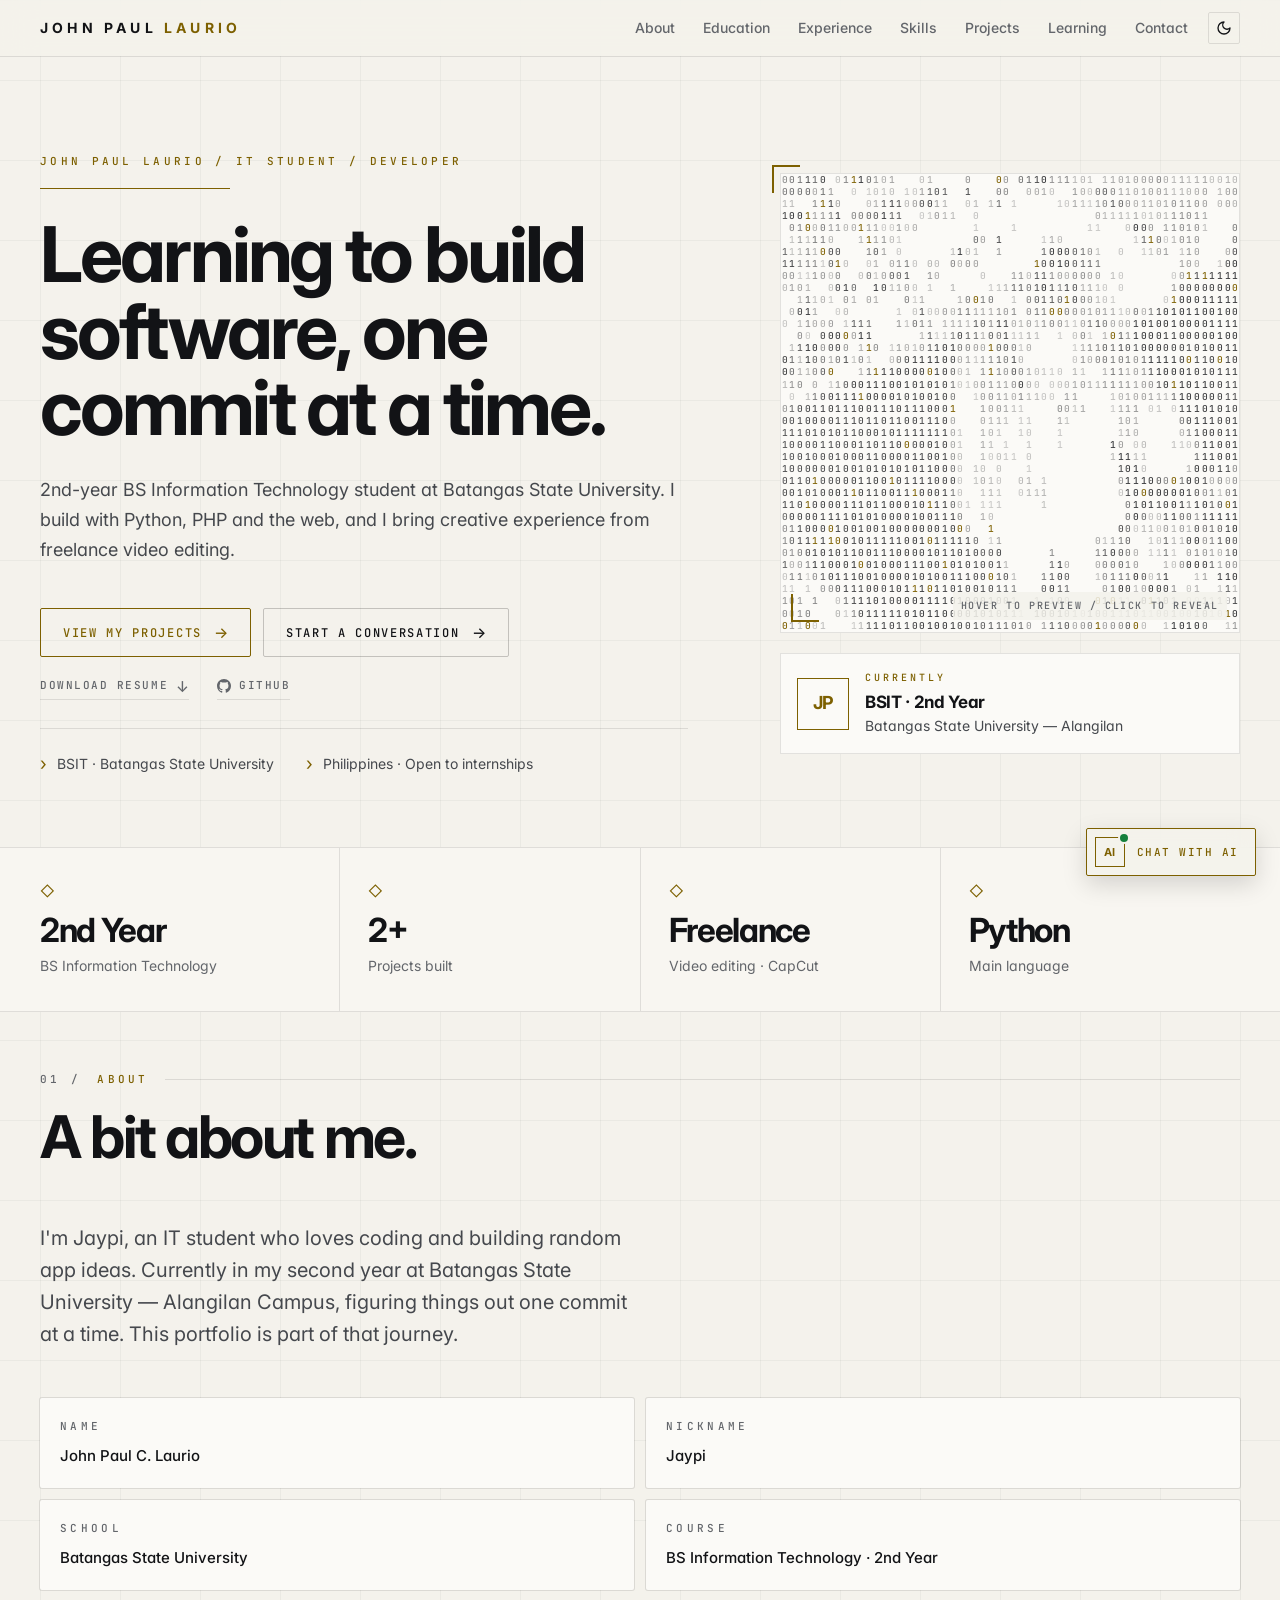
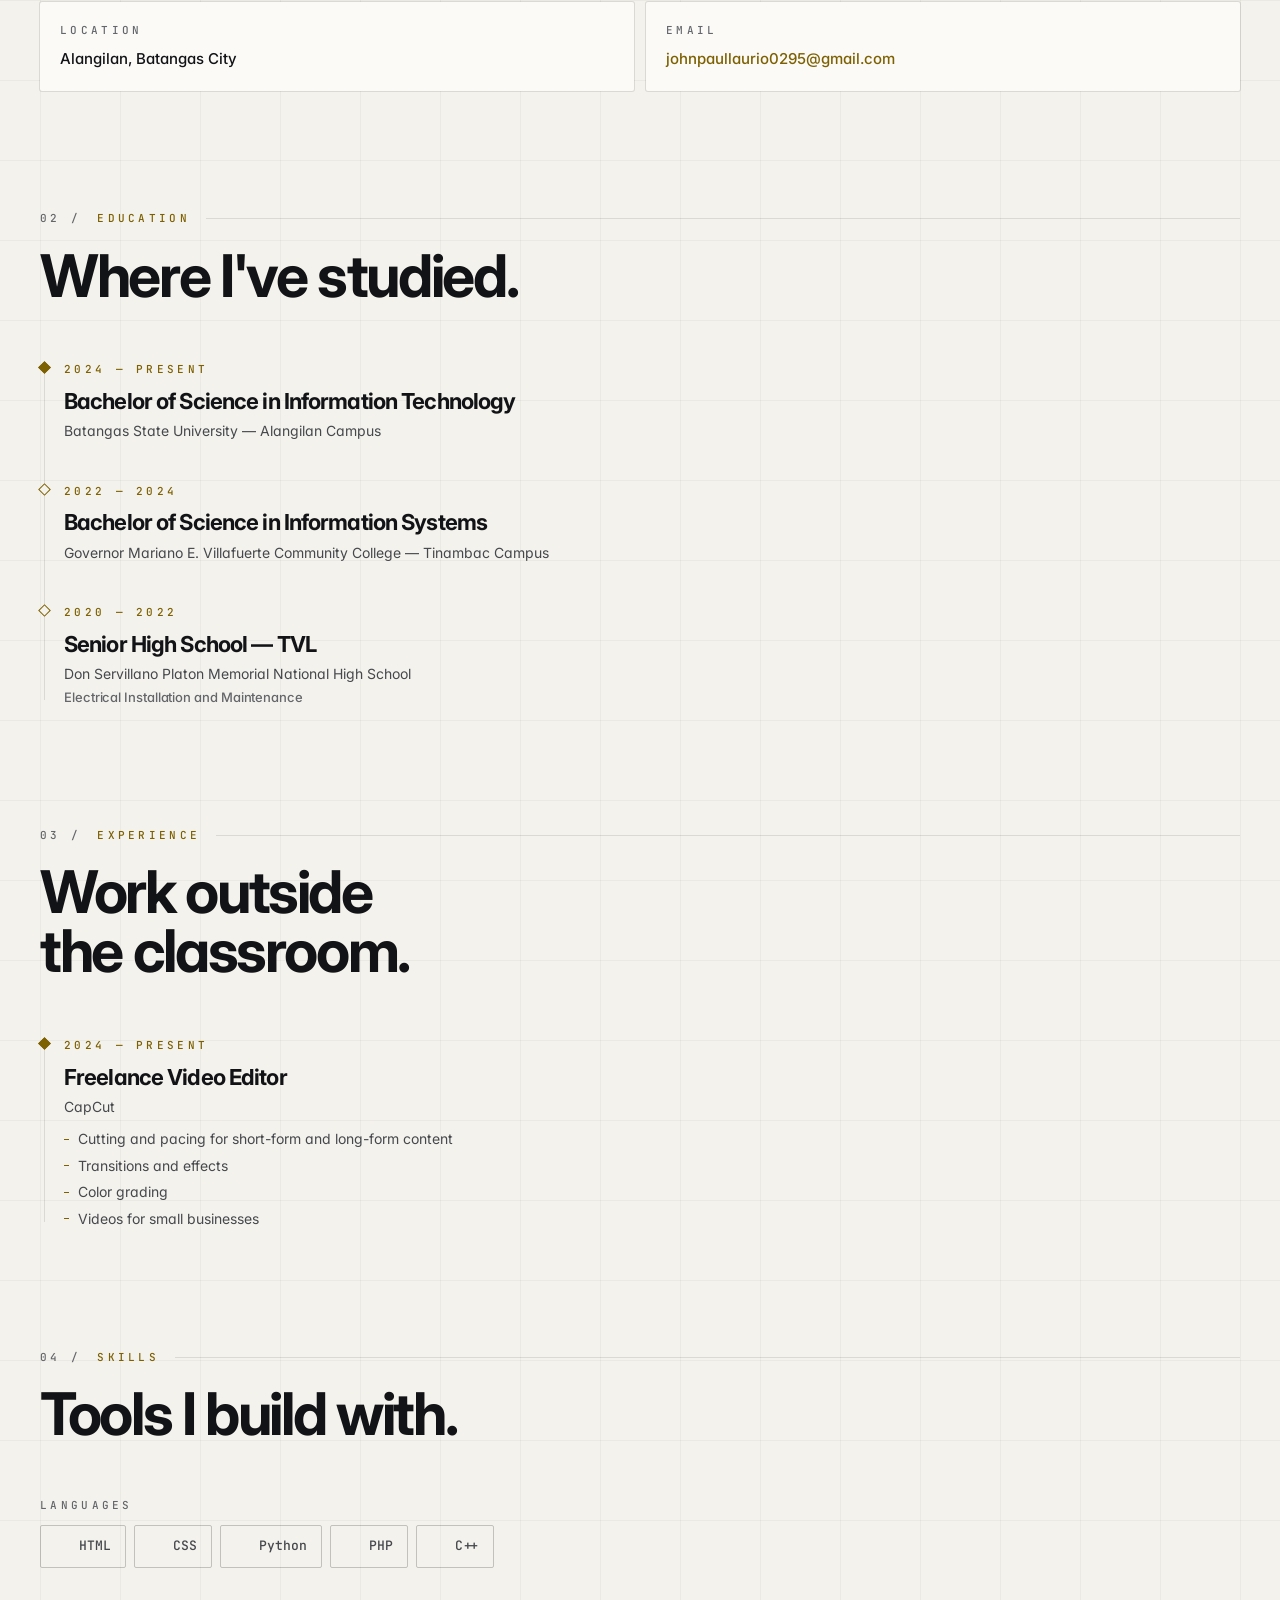
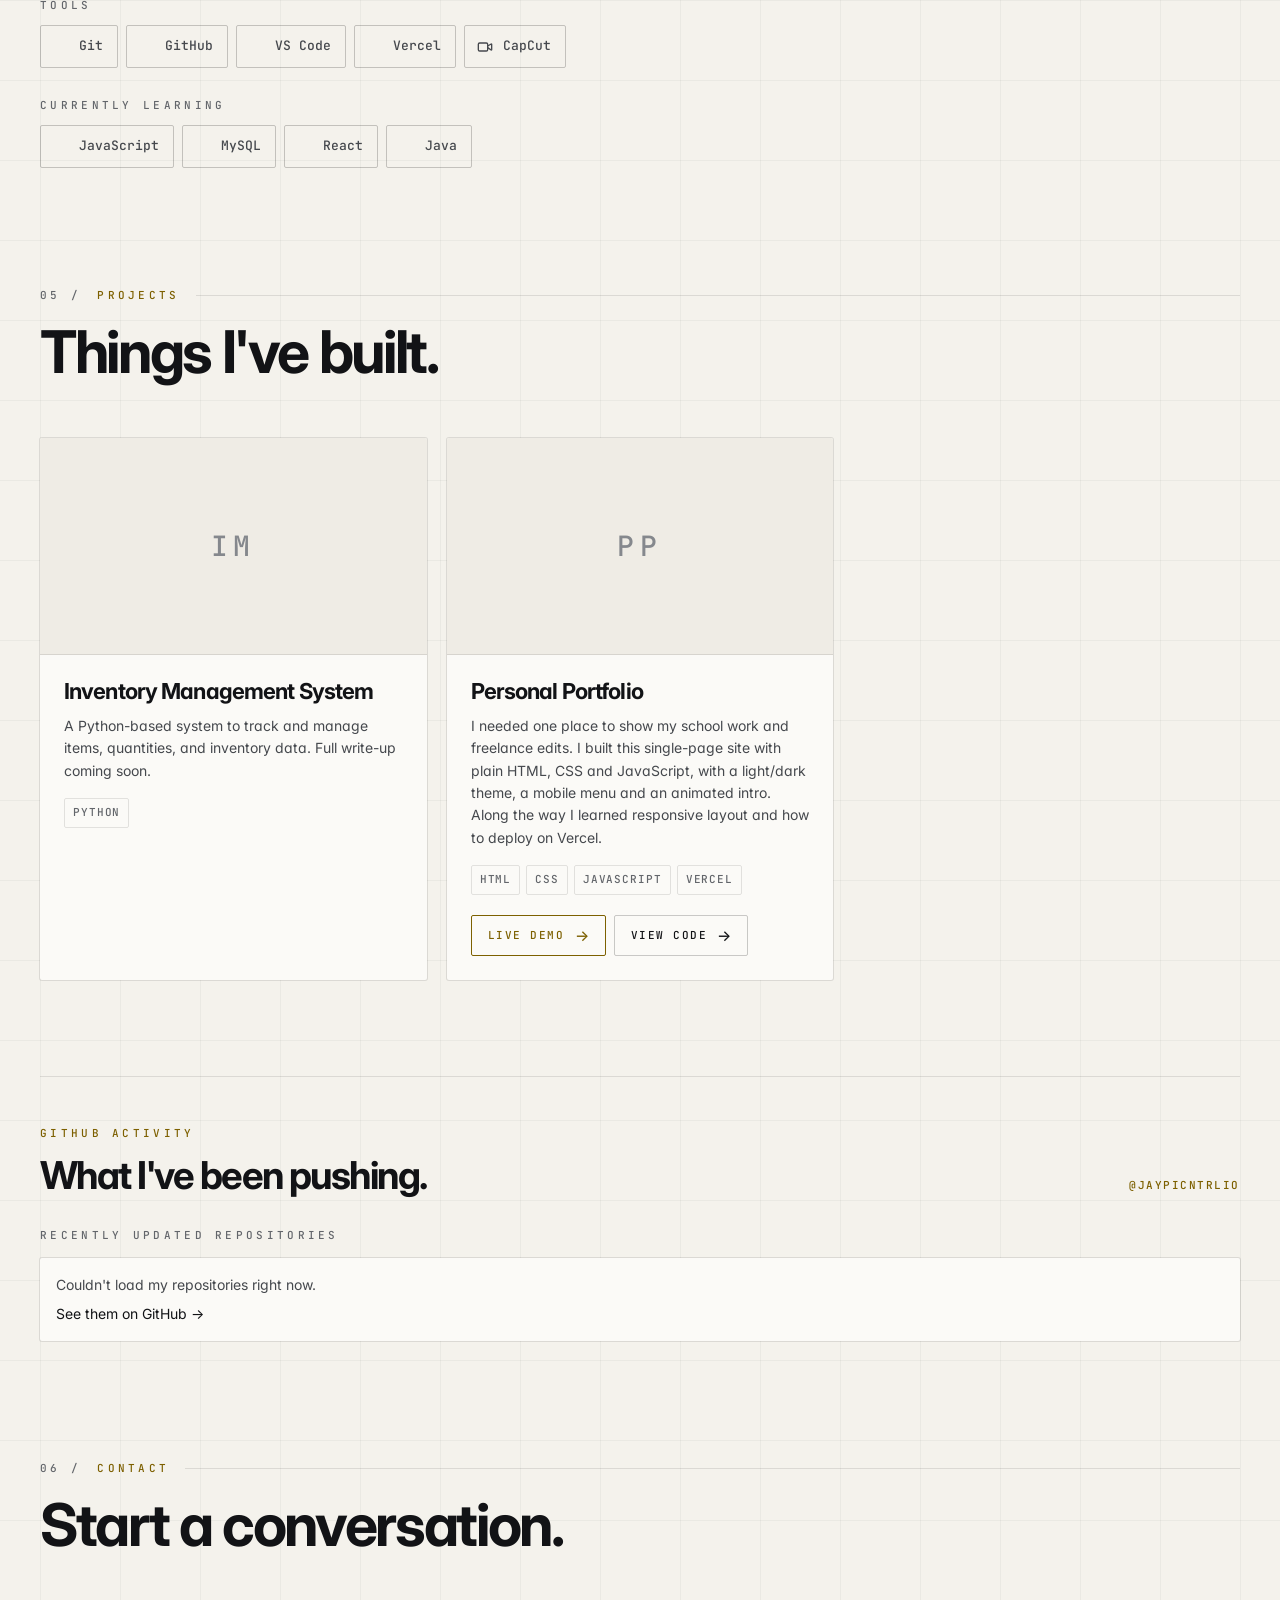
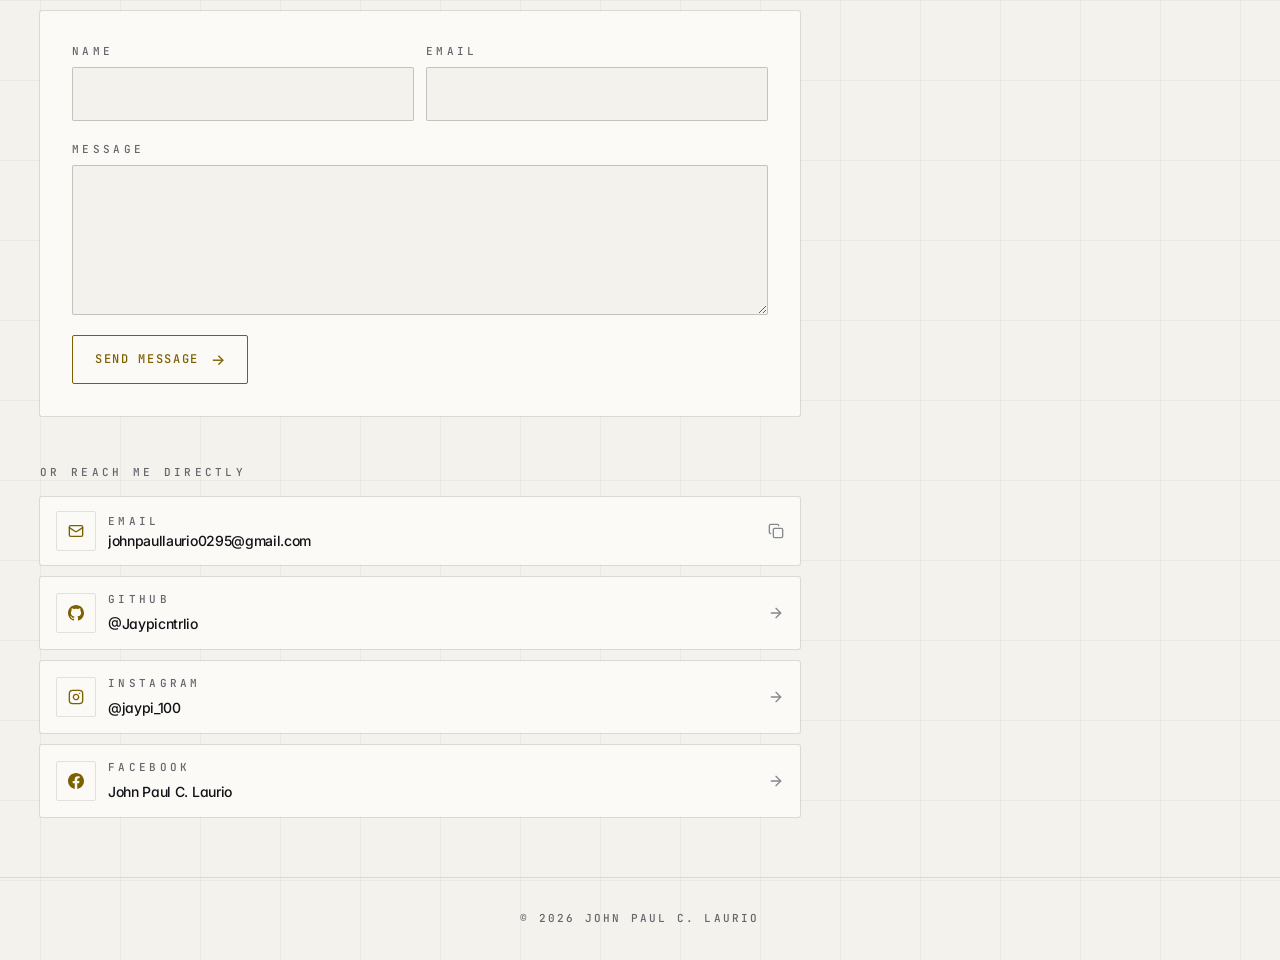
==== commit 66ad3529: "Redesign portfolio and add chat, contact form, learning page - Dark editorial redesign (gold accent," ====
--- a/index.html
+++ b/index.html
@@ -6,40 +6,57 @@
   <meta name="viewport" content="width=device-width, initial-scale=1.0">
   <title>Jaypi — Portfolio</title>
   <meta name="description"
-    content="Portfolio of John Paul C. Laurio (Jaypi) — BS Information Technology student at Batangas State University. Building things one line of code at a time.">
+    content="Portfolio of John Paul C. Laurio (Jaypi), IT student at Batangas State University and freelance video editor: projects, skills, resume and contact.">
   <meta name="author" content="John Paul C. Laurio">
 
   <!-- Open Graph -->
   <meta property="og:title" content="Jaypi — Portfolio">
   <meta property="og:description"
-    content="Portfolio of John Paul C. Laurio (Jaypi) — BS Information Technology student at Batangas State University.">
+    content="Portfolio of John Paul C. Laurio (Jaypi), IT student at Batangas State University and freelance video editor: projects, skills, resume and contact.">
   <meta property="og:type" content="website">
-  <meta property="og:image" content="me.jpg">
-
-  <!-- Favicon -->
-  <link rel="icon"
-    href="data:image/svg+xml,<svg xmlns='http://www.w3.org/2000/svg' viewBox='0 0 100 100'><rect width='100' height='100' rx='20' fill='%23171717'/><text x='50' y='68' font-size='52' font-weight='600' font-family='system-ui' fill='white' text-anchor='middle'>J</text></svg>">
+  <meta property="og:image" content="https://jaypi.vercel.app/me.jpg">
+  <meta property="og:url" content="https://jaypi.vercel.app/">
+
+  <!-- Favicons: sources are favicon.svg and icons/apple-touch-icon.svg -->
+  <link rel="icon" href="/favicon.ico" sizes="any">
+  <link rel="icon" href="/favicon.svg" type="image/svg+xml">
+  <link rel="icon" href="/favicon-32x32.png" type="image/png" sizes="32x32">
+  <link rel="apple-touch-icon" href="/apple-touch-icon.png">
 
   <link rel="preconnect" href="https://fonts.googleapis.com">
   <link rel="preconnect" href="https://fonts.gstatic.com" crossorigin>
   <link
-    href="https://fonts.googleapis.com/css2?family=Geist:wght@300;400;500;600&family=Geist+Mono:wght@400;500&display=swap"
+    href="https://fonts.googleapis.com/css2?family=Inter:wght@400;500;600;700&family=JetBrains+Mono:wght@400;500&display=swap"
     rel="stylesheet">
 
   <link rel="stylesheet" href="style.css">
 
-  <!-- Set the theme BEFORE the page paints (avoids a flash of the wrong theme) -->
+  <!-- Set the theme BEFORE the page paints (avoids a flash of the wrong theme).
+       Saved choice wins; otherwise follow the visitor's system setting. -->
   <script>
+    // Lets CSS hide scroll-reveal content only when JS is running
+    document.documentElement.classList.add('js');
+
     (function () {
-      var saved = localStorage.getItem('theme');
-      // No saved preference → dark (the primary theme)
-      if (saved === 'light') {
+      var saved = null;
+      try { saved = localStorage.getItem('theme'); } catch (e) { /* storage blocked */ }
+      var theme = saved === 'light' || saved === 'dark' ? saved
+        : (window.matchMedia && window.matchMedia('(prefers-color-scheme: light)').matches ? 'light' : 'dark');
+      // Dark is the base theme in style.css, so only light needs the attribute
+      if (theme === 'light') {
         document.documentElement.setAttribute('data-theme', 'light');
       } else {
         document.documentElement.removeAttribute('data-theme');
       }
     })();
   </script>
+
+  <!-- Vercel Web Analytics (plain HTML method). The script only exists on Vercel
+       deployments, so it shows a harmless 404 when the site runs locally. -->
+  <script>
+    window.va = window.va || function () { (window.vaq = window.vaq || []).push(arguments); };
+  </script>
+  <script defer src="/_vercel/insights/script.js"></script>
 </head>
 
 <body>
@@ -255,14 +272,16 @@
   <!-- NAVIGATION -->
   <nav>
     <div class="container">
-      <a href="#" class="nav-brand">Jaypi</a>
+      <a href="#" class="nav-brand" aria-label="John Paul Laurio, home"><span class="nav-brand-first">John Paul</span> <span class="nav-brand-last">Laurio</span></a>
       <div class="nav-actions">
         <!-- On phones (≤600px) this list becomes a dropdown opened by the menu button -->
         <ul class="nav-links" id="navLinks">
           <li><a href="#about"><span class="nav-text">About</span></a></li>
           <li><a href="#education"><span class="nav-text">Education</span></a></li>
+          <li><a href="#experience"><span class="nav-text">Experience</span></a></li>
           <li><a href="#skills"><span class="nav-text">Skills</span></a></li>
           <li><a href="#projects"><span class="nav-text">Projects</span></a></li>
+          <li><a href="learning.html"><span class="nav-text">Learning</span></a></li>
           <li><a href="#contact"><span class="nav-text">Contact</span></a></li>
         </ul>
         <button class="theme-toggle" id="themeToggle" aria-label="Switch to light theme">
@@ -290,53 +309,112 @@
           aria-controls="navLinks">
           <span class="menu-bar"></span>
           <span class="menu-bar"></span>
+          <span class="menu-bar"></span>
         </button>
       </div>
     </div>
   </nav>
 
 
-  <!-- HERO -->
+  <!-- HERO: two columns (text | portrait), stacks with the text first on smaller screens -->
   <section class="hero" id="hero">
     <div class="container">
-      <div class="hero-content">
+      <div class="hero-grid">
         <div class="hero-text">
-          <h1 class="hero-name">John Paul<br>C. Laurio</h1>
-          <p class="hero-role">BS Information Technology — Batangas State University</p>
-          <p class="hero-tagline">I build things with code. Currently a 2nd-year student figuring it out one commit at a time.</p>
+          <p class="hero-eyebrow">John Paul Laurio <span aria-hidden="true">/</span> IT Student <span aria-hidden="true">/</span> Developer</p>
+          <h1 class="hero-title">Learning to build software, one commit at a time.</h1>
+          <p class="hero-lead">2nd-year BS Information Technology student at Batangas State University. I build with Python,
+            PHP and the web, and I bring creative experience from freelance video editing.</p>
           <div class="hero-actions">
-            <a href="mailto:johnpaullaurio0295@gmail.com" class="hero-cta">
-              Get in touch
-              <svg width="14" height="14" viewBox="0 0 24 24" fill="none" stroke="currentColor" stroke-width="2"
-                stroke-linecap="round" stroke-linejoin="round">
-                <path d="M5 12h14" />
-                <path d="m12 5 7 7-7 7" />
+            <a href="#projects" class="hero-cta">
+              View my projects
+              <span class="btn-arrow" aria-hidden="true">→</span>
+            </a>
+            <a href="#contact" class="hero-cta hero-cta--ghost">
+              Start a conversation
+              <span class="btn-arrow" aria-hidden="true">→</span>
+            </a>
+          </div>
+          <div class="hero-links">
+            <a href="resume.pdf" download class="hero-textlink">
+              Download resume
+              <span class="btn-arrow btn-arrow--down" aria-hidden="true">↓</span>
+            </a>
+            <a href="https://github.com/Jaypicntrlio" target="_blank" rel="noopener noreferrer" class="hero-textlink">
+              <svg width="14" height="14" viewBox="0 0 24 24" fill="currentColor" aria-hidden="true">
+                <path d="M12 0c-6.626 0-12 5.373-12 12 0 5.302 3.438 9.8 8.207 11.387.599.111.793-.261.793-.577v-2.234c-3.338.726-4.033-1.416-4.033-1.416-.546-1.387-1.333-1.756-1.333-1.756-1.089-.745.083-.729.083-.729 1.205.084 1.839 1.237 1.839 1.237 1.07 1.834 2.807 1.304 3.492.997.107-.775.418-1.305.762-1.604-2.665-.305-5.467-1.334-5.467-5.931 0-1.311.469-2.381 1.236-3.221-.124-.303-.535-1.524.117-3.176 0 0 1.008-.322 3.301 1.23.957-.266 1.983-.399 3.003-.404 1.02.005 2.047.138 3.006.404 2.291-1.552 3.297-1.23 3.297-1.23.653 1.653.242 2.874.118 3.176.77.84 1.235 1.911 1.235 3.221 0 4.609-2.807 5.624-5.479 5.921.43.372.823 1.102.823 2.222v3.293c0 .319.192.694.801.576 4.765-1.589 8.199-6.086 8.199-11.386 0-6.627-5.373-12-12-12z" />
               </svg>
+              GitHub
             </a>
-            <a href="https://github.com/Jaypicntrlio" target="_blank" rel="noopener noreferrer" class="hero-cta hero-cta--ghost">
-              GitHub
-              <svg width="14" height="14" viewBox="0 0 24 24" fill="none" stroke="currentColor" stroke-width="2"
-                stroke-linecap="round" stroke-linejoin="round">
-                <path d="M5 12h14" />
-                <path d="m12 5 7 7-7 7" />
-              </svg>
-            </a>
-          </div>
-        </div>
-        <div class="hero-photo-wrapper">
-          <span class="photo-fallback">JP</span>
-          <img src="me.jpg" alt="Jaypi" class="hero-photo hero-photo--default" width="160" height="160">
-          <img src="me-hover.jpg" alt="" class="hero-photo hero-photo--hover" width="160" height="160">
+          </div>
+          <ul class="hero-facts">
+            <li>BSIT · Batangas State University</li>
+            <li>Philippines · Open to internships</li>
+          </ul>
+        </div>
+
+        <!-- Right column: interactive ASCII portrait (script.js, "Hero Portrait") + status card -->
+        <div class="hero-side">
+          <div class="portrait" id="portrait" role="button" tabindex="0" aria-pressed="false"
+            aria-label="Portrait of John Paul Laurio drawn in ones and zeros. Press to reveal the photo.">
+            <!-- The real photo sits on top, hidden; a spotlight mask or the reveal shows it -->
+            <canvas class="portrait-ascii" aria-hidden="true"></canvas>
+            <img class="portrait-photo" src="me.jpg" alt="" width="600" height="600" decoding="async">
+            <p class="portrait-hint" aria-hidden="true">
+              <span class="portrait-hint--pointer">Hover to preview / Click to reveal</span>
+              <span class="portrait-hint--touch">Tap to reveal</span>
+            </p>
+          </div>
+
+          <div class="hero-card">
+            <div class="hero-card-logo" aria-hidden="true">JP</div>
+            <div class="hero-card-body">
+              <p class="hero-card-label">Currently</p>
+              <p class="hero-card-title">BSIT · 2nd Year</p>
+              <p class="hero-card-text">Batangas State University — Alangilan</p>
+            </div>
+          </div>
         </div>
       </div>
     </div>
   </section>
+
+
+  <!-- STATS STRIP: four quick facts, full width under the hero -->
+  <div class="stats-strip">
+    <div class="container">
+      <ul class="stats" aria-label="Quick facts">
+        <li class="stat">
+          <span class="stat-icon" aria-hidden="true">◇</span>
+          <p class="stat-value">2nd Year</p>
+          <p class="stat-caption">BS Information Technology</p>
+        </li>
+        <li class="stat">
+          <span class="stat-icon" aria-hidden="true">◇</span>
+          <!-- Filled in by script.js from the PROJECTS list, so it stays accurate -->
+          <p class="stat-value" id="statProjects">2+</p>
+          <p class="stat-caption">Projects built</p>
+        </li>
+        <li class="stat">
+          <span class="stat-icon" aria-hidden="true">◇</span>
+          <p class="stat-value">Freelance</p>
+          <p class="stat-caption">Video editing · CapCut</p>
+        </li>
+        <li class="stat">
+          <span class="stat-icon" aria-hidden="true">◇</span>
+          <p class="stat-value">Python</p>
+          <p class="stat-caption">Main language</p>
+        </li>
+      </ul>
+    </div>
+  </div>
 
 
   <!-- ABOUT -->
   <section id="about" class="reveal">
     <div class="container">
-      <div class="section-label">About</div>
+      <p class="section-label">About</p>
+      <h2 class="section-title">A bit about me.</h2>
       <p class="about-text">
         I'm Jaypi, an IT student who loves coding and building random app ideas.
         Currently in my second year at Batangas State University — Alangilan Campus,
@@ -376,7 +454,8 @@
   <!-- EDUCATION -->
   <section id="education" class="reveal">
     <div class="container">
-      <div class="section-label">Education</div>
+      <p class="section-label">Education</p>
+      <h2 class="section-title">Where I've studied.</h2>
 
       <div class="timeline">
         <div class="timeline-entry">
@@ -386,7 +465,7 @@
         </div>
         <div class="timeline-entry">
           <div class="timeline-year">2022 — 2024</div>
-          <div class="timeline-title">Bachelor of Science in Information System</div>
+          <div class="timeline-title">Bachelor of Science in Information Systems</div>
           <div class="timeline-school">Governor Mariano E. Villafuerte Community College — Tinambac Campus</div>
         </div>
         <div class="timeline-entry">
@@ -395,15 +474,34 @@
           <div class="timeline-school">Don Servillano Platon Memorial National High School</div>
           <div class="timeline-detail">Electrical Installation and Maintenance</div>
         </div>
+      </div>
+    </div>
+  </section>
+
+
+  <!-- EXPERIENCE -->
+  <section id="experience" class="reveal">
+    <div class="container">
+      <p class="section-label">Experience</p>
+      <h2 class="section-title">Work outside the classroom.</h2>
+
+      <div class="timeline">
         <div class="timeline-entry">
-          <div class="timeline-year">2016 — 2019</div>
-          <div class="timeline-title">Junior High School</div>
-          <div class="timeline-school">Don Servillano Platon Memorial National High School — Sta. Cruz, Tinambac</div>
-        </div>
-        <div class="timeline-entry">
-          <div class="timeline-year">2010 — 2015</div>
-          <div class="timeline-title">Elementary</div>
-          <div class="timeline-school">Tinambac South Central School II — Tinambac, Camarines Sur</div>
+          <div class="timeline-year">2024 — Present</div>
+          <div class="timeline-title">Freelance Video Editor</div>
+          <div class="timeline-school">CapCut</div>
+          <ul class="timeline-points">
+            <li>Cutting and pacing for short-form and long-form content</li>
+            <li>Transitions and effects</li>
+            <li>Color grading</li>
+            <li>Videos for small businesses</li>
+          </ul>
+
+          <!-- Filled from SAMPLE_VIDEOS in script.js; stays hidden while that list is empty -->
+          <div class="sample-work" id="sampleWork" hidden>
+            <div class="sample-work-label">Sample work</div>
+            <div class="sample-work-row" id="sampleWorkRow"></div>
+          </div>
         </div>
       </div>
     </div>
@@ -413,34 +511,38 @@
   <!-- SKILLS -->
   <section id="skills" class="reveal">
     <div class="container">
-      <div class="section-label">Skills</div>
-
-      <div class="skills-list">
-        <div class="skill-tag">
-          <span class="skill-dot"></span>
-          HTML
-          <span class="skill-level">· Beginner</span>
-        </div>
-        <div class="skill-tag">
-          <span class="skill-dot"></span>
-          CSS
-          <span class="skill-level">· Beginner</span>
-        </div>
-        <div class="skill-tag">
-          <span class="skill-dot"></span>
-          C++
-          <span class="skill-level">· Beginner</span>
-        </div>
-        <div class="skill-tag intermediate">
-          <span class="skill-dot"></span>
-          Python
-          <span class="skill-level">· Intermediate</span>
-        </div>
-        <div class="skill-tag">
-          <span class="skill-dot"></span>
-          PHP
-          <span class="skill-level">· Beginner</span>
-        </div>
+      <p class="section-label">Skills</p>
+      <h2 class="section-title">Tools I build with.</h2>
+
+      <!-- Icons: Devicon (devicon.dev) via jsDelivr. CapCut has no Devicon icon, so it uses an inline video icon. -->
+      <div class="skill-group">
+        <h3 class="skill-group-title">Languages</h3>
+        <ul class="skills-list">
+          <li class="skill-badge"><img class="skill-icon" src="https://cdn.jsdelivr.net/gh/devicons/devicon@v2.16.0/icons/html5/html5-original.svg" alt="" width="16" height="16" loading="lazy">HTML</li>
+          <li class="skill-badge"><img class="skill-icon" src="https://cdn.jsdelivr.net/gh/devicons/devicon@v2.16.0/icons/css3/css3-original.svg" alt="" width="16" height="16" loading="lazy">CSS</li>
+          <li class="skill-badge"><img class="skill-icon" src="https://cdn.jsdelivr.net/gh/devicons/devicon@v2.16.0/icons/python/python-original.svg" alt="" width="16" height="16" loading="lazy">Python</li>
+          <li class="skill-badge"><img class="skill-icon" src="https://cdn.jsdelivr.net/gh/devicons/devicon@v2.16.0/icons/php/php-original.svg" alt="" width="16" height="16" loading="lazy">PHP</li>
+          <li class="skill-badge"><img class="skill-icon" src="https://cdn.jsdelivr.net/gh/devicons/devicon@v2.16.0/icons/cplusplus/cplusplus-original.svg" alt="" width="16" height="16" loading="lazy">C++</li>
+        </ul>
+      </div>
+      <div class="skill-group">
+        <h3 class="skill-group-title">Tools</h3>
+        <ul class="skills-list">
+          <li class="skill-badge"><img class="skill-icon" src="https://cdn.jsdelivr.net/gh/devicons/devicon@v2.16.0/icons/git/git-original.svg" alt="" width="16" height="16" loading="lazy">Git</li>
+          <li class="skill-badge"><img class="skill-icon skill-icon--mono" src="https://cdn.jsdelivr.net/gh/devicons/devicon@v2.16.0/icons/github/github-original.svg" alt="" width="16" height="16" loading="lazy">GitHub</li>
+          <li class="skill-badge"><img class="skill-icon" src="https://cdn.jsdelivr.net/gh/devicons/devicon@v2.16.0/icons/vscode/vscode-original.svg" alt="" width="16" height="16" loading="lazy">VS Code</li>
+          <li class="skill-badge"><img class="skill-icon skill-icon--mono" src="https://cdn.jsdelivr.net/gh/devicons/devicon@v2.16.0/icons/vercel/vercel-original.svg" alt="" width="16" height="16" loading="lazy">Vercel</li>
+          <li class="skill-badge"><svg class="skill-icon" width="16" height="16" viewBox="0 0 24 24" fill="none" stroke="currentColor" stroke-width="2" stroke-linecap="round" stroke-linejoin="round" aria-hidden="true"><path d="m16 13 5.223 3.482a.5.5 0 0 0 .777-.416V7.87a.5.5 0 0 0-.752-.432L16 10.5" /><rect x="2" y="6" width="14" height="12" rx="2" /></svg>CapCut</li>
+        </ul>
+      </div>
+      <div class="skill-group">
+        <h3 class="skill-group-title">Currently learning</h3>
+        <ul class="skills-list">
+          <li class="skill-badge"><img class="skill-icon" src="https://cdn.jsdelivr.net/gh/devicons/devicon@v2.16.0/icons/javascript/javascript-original.svg" alt="" width="16" height="16" loading="lazy">JavaScript</li>
+          <li class="skill-badge"><img class="skill-icon skill-icon--chip" src="https://cdn.jsdelivr.net/gh/devicons/devicon@v2.16.0/icons/mysql/mysql-original.svg" alt="" width="16" height="16" loading="lazy">MySQL</li>
+          <li class="skill-badge"><img class="skill-icon" src="https://cdn.jsdelivr.net/gh/devicons/devicon@v2.16.0/icons/react/react-original.svg" alt="" width="16" height="16" loading="lazy">React</li>
+          <li class="skill-badge"><img class="skill-icon skill-icon--chip" src="https://cdn.jsdelivr.net/gh/devicons/devicon@v2.16.0/icons/java/java-original.svg" alt="" width="16" height="16" loading="lazy">Java</li>
+        </ul>
       </div>
     </div>
   </section>
@@ -448,91 +550,35 @@
 
   <!-- PROJECTS -->
   <section id="projects" class="reveal">
-    <div class="container">
-      <div class="section-label">Projects</div>
-
-      <div class="projects-grid">
-        <div class="project-card">
-          <div class="project-header">
-            <div class="project-icon">
-              <svg width="16" height="16" viewBox="0 0 24 24" fill="none" stroke="currentColor" stroke-width="2"
-                stroke-linecap="round" stroke-linejoin="round">
-                <circle cx="12" cy="12" r="10" />
-                <path d="M12 2a14.5 14.5 0 0 0 0 20 14.5 14.5 0 0 0 0-20" />
-                <path d="M2 12h20" />
-              </svg>
-            </div>
-            <!-- Live / Code buttons: only add the ones that have a real URL -->
-            <div class="project-links">
-              <a href="https://jaypi.vercel.app" target="_blank" rel="noopener noreferrer" class="project-link"
-                aria-label="Open the live site" title="Live site">
-                <svg width="14" height="14" viewBox="0 0 24 24" fill="none" stroke="currentColor" stroke-width="2"
-                  stroke-linecap="round" stroke-linejoin="round" aria-hidden="true">
-                  <path d="M15 3h6v6" />
-                  <path d="M10 14 21 3" />
-                  <path d="M18 13v6a2 2 0 0 1-2 2H5a2 2 0 0 1-2-2V8a2 2 0 0 1 2-2h6" />
-                </svg>
-              </a>
-              <a href="https://github.com/Jaypicntrlio/Jaypi" target="_blank" rel="noopener noreferrer"
-                class="project-link" aria-label="View the code on GitHub" title="Code">
-                <svg width="14" height="14" viewBox="0 0 24 24" fill="none" stroke="currentColor" stroke-width="2"
-                  stroke-linecap="round" stroke-linejoin="round" aria-hidden="true">
-                  <path d="m16 18 6-6-6-6" />
-                  <path d="m8 6-6 6 6 6" />
-                </svg>
-              </a>
-            </div>
-          </div>
-          <div class="project-title">Personal Portfolio</div>
-          <p class="project-desc">This site. A single-page portfolio with a light/dark theme, an animated intro and
-            scroll-reveal sections, built with plain HTML, CSS and JavaScript and deployed on Vercel.</p>
-          <div class="project-tags">
-            <span class="project-tag">HTML</span>
-            <span class="project-tag">CSS</span>
-            <span class="project-tag">JavaScript</span>
-            <span class="project-tag">Vercel</span>
-          </div>
-        </div>
-
-        <div class="project-card">
-          <div class="project-header">
-            <div class="project-icon">
-              <svg width="16" height="16" viewBox="0 0 24 24" fill="none" stroke="currentColor" stroke-width="2"
-                stroke-linecap="round" stroke-linejoin="round">
-                <polygon points="23 7 16 12 23 17 23 7" />
-                <rect width="15" height="14" x="1" y="5" rx="2" />
-              </svg>
-            </div>
-            <span class="project-badge">Freelance</span>
-          </div>
-          <div class="project-title">Video Editor — CapCut</div>
-          <p class="project-desc">Freelance video editing using CapCut. Cutting, transitions, effects, and color grading
-            for short-form and long-form content.</p>
-          <div class="project-tags">
-            <span class="project-tag">CapCut</span>
-            <span class="project-tag">Editing</span>
-            <span class="project-tag">Freelance</span>
-          </div>
-        </div>
-
-        <div class="project-card">
-          <div class="project-header">
-            <div class="project-icon">
-              <svg width="16" height="16" viewBox="0 0 24 24" fill="none" stroke="currentColor" stroke-width="2"
-                stroke-linecap="round" stroke-linejoin="round">
-                <path d="M6 2 3 6v14a2 2 0 0 0 2 2h14a2 2 0 0 0 2-2V6l-3-4Z" />
-                <path d="M3 6h18" />
-                <path d="M16 10a4 4 0 0 1-8 0" />
-              </svg>
-            </div>
-            <div class="project-links"></div>
-          </div>
-          <div class="project-title">Inventory Management System</div>
-          <p class="project-desc">A Python-based system to track and manage items, quantities, and inventory data.</p>
-          <div class="project-tags">
-            <span class="project-tag">Python</span>
-          </div>
-        </div>
+    <div class="container container--wide">
+      <p class="section-label">Projects</p>
+      <h2 class="section-title">Things I've built.</h2>
+
+      <!-- Cards are rendered by script.js from the PROJECTS array -->
+      <div class="projects-grid" id="projectsGrid"></div>
+
+      <!-- GITHUB ACTIVITY: contribution chart + latest repos (filled by script.js) -->
+      <div class="gh-activity">
+        <div class="gh-activity-header">
+          <div>
+            <p class="gh-activity-label">GitHub activity</p>
+            <h3 class="gh-activity-title">What I've been pushing.</h3>
+          </div>
+          <a href="https://github.com/Jaypicntrlio" target="_blank" rel="noopener noreferrer"
+            class="gh-activity-link">@Jaypicntrlio</a>
+        </div>
+
+        <!-- Scrolls sideways on small screens; tabindex lets keyboard users scroll it too -->
+        <div class="gh-chart" tabindex="0" role="region" aria-label="Contribution graph">
+          <img src="https://ghchart.rshah.org/Jaypicntrlio"
+            alt="GitHub contribution graph for Jaypicntrlio over the past year: one square per day, darker green means more contributions."
+            width="663" height="104" loading="lazy" decoding="async">
+        </div>
+
+        <div class="gh-repos-label">Recently updated repositories</div>
+        <ul class="gh-repos" id="ghRepos" aria-live="polite">
+          <li class="gh-repo gh-repo--loading">Loading repositories…</li>
+        </ul>
       </div>
     </div>
   </section>
@@ -541,13 +587,55 @@
   <!-- CONTACT -->
   <section id="contact" class="reveal">
     <div class="container">
-      <div class="section-label">Contact</div>
+      <p class="section-label">Contact</p>
+      <h2 class="section-title">Start a conversation.</h2>
+
+      <!-- Contact form (Formspree). The endpoint is FORMSPREE_ENDPOINT at the
+           top of script.js, which sends the form with fetch(). -->
+      <form class="contact-form" id="contactForm" method="POST">
+        <div class="form-row">
+          <div class="form-field">
+            <label for="cf-name">Name</label>
+            <input type="text" id="cf-name" name="name" autocomplete="name" required>
+          </div>
+          <div class="form-field">
+            <label for="cf-email">Email</label>
+            <input type="email" id="cf-email" name="email" autocomplete="email" required>
+          </div>
+        </div>
+        <div class="form-field">
+          <label for="cf-message">Message</label>
+          <textarea id="cf-message" name="message" rows="5" required></textarea>
+        </div>
+
+        <!-- Honeypot: hidden from people, but bots fill it in. Formspree drops
+             any submission where _gotcha has a value. -->
+        <div class="form-honeypot" aria-hidden="true">
+          <label for="cf-gotcha">Leave this field empty</label>
+          <input type="text" id="cf-gotcha" name="_gotcha" tabindex="-1" autocomplete="off">
+        </div>
+
+        <!-- Email subject in Gmail, and Reply goes to the visitor (_replyto is
+             copied from the email field when the form is sent) -->
+        <input type="hidden" name="_subject" value="New message from jaypi.vercel.app">
+        <input type="hidden" name="_replyto" id="cf-replyto" value="">
+
+        <div class="form-actions">
+          <button type="submit" class="hero-cta form-submit" id="contactSubmit">
+            <span class="form-submit-text">Send message</span>
+            <span class="btn-arrow" aria-hidden="true">→</span>
+          </button>
+          <p class="form-status" id="contactStatus" role="status" aria-live="polite"></p>
+        </div>
+      </form>
+
+      <div class="contact-alt-label">Or reach me directly</div>
 
       <div class="contact-links">
         <button type="button" class="contact-link" id="copyEmail" aria-label="Copy email address">
           <div class="contact-icon">
             <svg width="16" height="16" viewBox="0 0 24 24" fill="none" stroke="currentColor" stroke-width="2"
-              stroke-linecap="round" stroke-linejoin="round">
+              stroke-linecap="round" stroke-linejoin="round" aria-hidden="true">
               <rect width="20" height="16" x="2" y="4" rx="2" />
               <path d="m22 7-8.97 5.7a1.94 1.94 0 0 1-2.06 0L2 7" />
             </svg>
@@ -557,7 +645,7 @@
             <div class="value">johnpaullaurio0295@gmail.com</div>
           </div>
           <svg class="contact-arrow" width="16" height="16" viewBox="0 0 24 24" fill="none" stroke="currentColor"
-            stroke-width="2" stroke-linecap="round" stroke-linejoin="round">
+            stroke-width="2" stroke-linecap="round" stroke-linejoin="round" aria-hidden="true">
             <rect width="14" height="14" x="8" y="8" rx="2" />
             <path d="M4 16c-1.1 0-2-.9-2-2V4c0-1.1.9-2 2-2h10c1.1 0 2 .9 2 2" />
           </svg>
@@ -565,7 +653,7 @@
 
         <a href="https://github.com/Jaypicntrlio" target="_blank" rel="noopener noreferrer" class="contact-link">
           <div class="contact-icon">
-            <svg width="16" height="16" viewBox="0 0 24 24" fill="currentColor">
+            <svg width="16" height="16" viewBox="0 0 24 24" fill="currentColor" aria-hidden="true">
               <path
                 d="M12 0c-6.626 0-12 5.373-12 12 0 5.302 3.438 9.8 8.207 11.387.599.111.793-.261.793-.577v-2.234c-3.338.726-4.033-1.416-4.033-1.416-.546-1.387-1.333-1.756-1.333-1.756-1.089-.745.083-.729.083-.729 1.205.084 1.839 1.237 1.839 1.237 1.07 1.834 2.807 1.304 3.492.997.107-.775.418-1.305.762-1.604-2.665-.305-5.467-1.334-5.467-5.931 0-1.311.469-2.381 1.236-3.221-.124-.303-.535-1.524.117-3.176 0 0 1.008-.322 3.301 1.23.957-.266 1.983-.399 3.003-.404 1.02.005 2.047.138 3.006.404 2.291-1.552 3.297-1.23 3.297-1.23.653 1.653.242 2.874.118 3.176.77.84 1.235 1.911 1.235 3.221 0 4.609-2.807 5.624-5.479 5.921.43.372.823 1.102.823 2.222v3.293c0 .319.192.694.801.576 4.765-1.589 8.199-6.086 8.199-11.386 0-6.627-5.373-12-12-12z" />
             </svg>
@@ -575,7 +663,7 @@
             <div class="value">@Jaypicntrlio</div>
           </div>
           <svg class="contact-arrow" width="16" height="16" viewBox="0 0 24 24" fill="none" stroke="currentColor"
-            stroke-width="2" stroke-linecap="round" stroke-linejoin="round">
+            stroke-width="2" stroke-linecap="round" stroke-linejoin="round" aria-hidden="true">
             <path d="M5 12h14" />
             <path d="m12 5 7 7-7 7" />
           </svg>
@@ -585,7 +673,7 @@
           rel="noopener noreferrer" class="contact-link">
           <div class="contact-icon">
             <svg width="16" height="16" viewBox="0 0 24 24" fill="none" stroke="currentColor" stroke-width="2"
-              stroke-linecap="round" stroke-linejoin="round">
+              stroke-linecap="round" stroke-linejoin="round" aria-hidden="true">
               <rect width="20" height="20" x="2" y="2" rx="5" ry="5" />
               <path d="M16 11.37A4 4 0 1 1 12.63 8 4 4 0 0 1 16 11.37z" />
               <line x1="17.5" y1="6.5" x2="17.51" y2="6.5" />
@@ -596,7 +684,7 @@
             <div class="value">@jaypi_100</div>
           </div>
           <svg class="contact-arrow" width="16" height="16" viewBox="0 0 24 24" fill="none" stroke="currentColor"
-            stroke-width="2" stroke-linecap="round" stroke-linejoin="round">
+            stroke-width="2" stroke-linecap="round" stroke-linejoin="round" aria-hidden="true">
             <path d="M5 12h14" />
             <path d="m12 5 7 7-7 7" />
           </svg>
@@ -605,7 +693,7 @@
         <a href="https://www.facebook.com/share/1ExfnQ6hpa/" target="_blank" rel="noopener noreferrer"
           class="contact-link">
           <div class="contact-icon">
-            <svg width="16" height="16" viewBox="0 0 24 24" fill="currentColor">
+            <svg width="16" height="16" viewBox="0 0 24 24" fill="currentColor" aria-hidden="true">
               <path
                 d="M24 12.073c0-6.627-5.373-12-12-12s-12 5.373-12 12c0 5.99 4.388 10.954 10.125 11.854v-8.385H7.078v-3.47h3.047V9.43c0-3.007 1.792-4.669 4.533-4.669 1.312 0 2.686.235 2.686.235v2.953H15.83c-1.491 0-1.956.925-1.956 1.874v2.25h3.328l-.532 3.47h-2.796v8.385C19.612 23.027 24 18.062 24 12.073z" />
             </svg>
@@ -615,7 +703,7 @@
             <div class="value">John Paul C. Laurio</div>
           </div>
           <svg class="contact-arrow" width="16" height="16" viewBox="0 0 24 24" fill="none" stroke="currentColor"
-            stroke-width="2" stroke-linecap="round" stroke-linejoin="round">
+            stroke-width="2" stroke-linecap="round" stroke-linejoin="round" aria-hidden="true">
             <path d="M5 12h14" />
             <path d="m12 5 7 7-7 7" />
           </svg>
@@ -636,6 +724,59 @@
   <!-- Toast -->
   <div class="copy-toast" id="copyToast">Email copied to clipboard</div>
 
+  <!-- Back to top: shown by script.js after scrolling down 400px -->
+  <button type="button" class="back-to-top" id="backToTop" aria-label="Back to top">
+    <svg width="16" height="16" viewBox="0 0 24 24" fill="none" stroke="currentColor" stroke-width="2"
+      stroke-linecap="round" stroke-linejoin="round" aria-hidden="true">
+      <path d="m5 12 7-7 7 7" />
+      <path d="M12 19V5" />
+    </svg>
+  </button>
+
+  <!-- CHAT WITH AI: floating button + panel (script.js "AI Chat"; server: api/chat.js) -->
+  <button type="button" class="chat-fab" id="chatOpen" aria-expanded="false" aria-controls="chatPanel">
+    <span class="chat-fab-icon" aria-hidden="true">AI<span class="chat-online"></span></span>
+    <span class="chat-fab-text">Chat with AI</span>
+  </button>
+
+  <section class="chat-panel" id="chatPanel" role="dialog" aria-modal="false" aria-labelledby="chatTitle" hidden>
+    <header class="chat-head">
+      <span class="chat-fab-icon" aria-hidden="true">AI<span class="chat-online"></span></span>
+      <div class="chat-head-text">
+        <h2 class="chat-title" id="chatTitle">Ask about John Paul</h2>
+        <p class="chat-sub">AI assistant · answers from this portfolio</p>
+      </div>
+      <button type="button" class="chat-close" id="chatClose" aria-label="Close chat">
+        <svg width="16" height="16" viewBox="0 0 24 24" fill="none" stroke="currentColor" stroke-width="2"
+          stroke-linecap="round" stroke-linejoin="round" aria-hidden="true">
+          <path d="M18 6 6 18" />
+          <path d="m6 6 12 12" />
+        </svg>
+      </button>
+    </header>
+
+    <div class="chat-log" id="chatLog" role="log" aria-live="polite">
+      <!-- Keep on one line: messages preserve line breaks -->
+      <p class="chat-msg chat-msg--bot">Hi! I can answer questions about John Paul's studies, skills, projects and experience. What would you like to know?</p>
+    </div>
+
+    <div class="chat-suggest" id="chatSuggest">
+      <button type="button" class="chat-chip">What is he studying?</button>
+      <button type="button" class="chat-chip">What projects has he built?</button>
+      <button type="button" class="chat-chip">How can I contact him?</button>
+    </div>
+
+    <form class="chat-form" id="chatForm">
+      <label for="chatInput" class="visually-hidden">Your question</label>
+      <input type="text" id="chatInput" class="chat-input" maxlength="500" autocomplete="off"
+        placeholder="Ask a question…" required>
+      <button type="submit" class="chat-send" id="chatSend" aria-label="Send">
+        <span aria-hidden="true">→</span>
+      </button>
+    </form>
+    <p class="chat-foot"><span id="chatCount">0</span>/500 · AI can make mistakes</p>
+  </section>
+
   <!-- SCRIPTS -->
   <script src="script.js"></script>
 
--- a/style.css
+++ b/style.css
@@ -1,63 +1,115 @@
 /* ============================================
-       TOKENS — Dark (default) & Light themes
+       DESIGN SYSTEM — "precision engineering", dark-first editorial
+       Every colour, font, radius and spacing value lives here.
+       Dark is the base; [data-theme="light"] overrides the colours.
+       The <head> script picks the theme before first paint
+       (saved choice, else the visitor's system setting).
+       Text colours meet WCAG AA (4.5:1) on --bg and --surface.
        ============================================ */
     :root {
-      /* Dark theme (default — the primary look of the site) */
-      --bg:             #0a0a0a;
-      --bg-subtle:      #111111;
-      --text-primary:   #ededed;
-      --text-secondary: #a1a1a1;
-      --text-muted:     #666666;
-      --text-placeholder: #555555;
-      --border:         rgba(255, 255, 255, 0.1);
-      --border-strong:  rgba(255, 255, 255, 0.18);
-      --surface:        #141414;
-      --surface-hover:  #1a1a1a;
+      /* --- Type --- */
+      --font-sans:      'Inter', system-ui, -apple-system, 'Segoe UI', Roboto, sans-serif;
+      --font-mono:      'JetBrains Mono', ui-monospace, 'SFMono-Regular', Menlo, Consolas, monospace;
+      --heading-weight: 700;
+      --heading-tracking: -0.04em;
+      --label-size:     11px;
+      --label-tracking: 0.3em;
+
+      /* --- Shape & layout --- */
+      --radius:         2px;
+      --content-max:    1200px;
+      --gutter:         40px;
+      --section-gap:    120px;   /* space between sections (72px on phones) */
+      --nav-height:     56px;
+      --grid-size:      80px;
+
+      /* --- Colour: dark theme --- */
+      color-scheme: dark;
+      --bg:             #0d0e10;
+      --bg-subtle:      #101114;
+      --surface:        #121316;
+      --surface-hover:  #16171b;
+      --strip-bg:       #111215;  /* stats strip: a shade lighter than the page */
+      --text-primary:   #f2f2f2;  /* headings */
+      --text-secondary: #a0a3a8;  /* body */
+      --text-muted:     #82858b;  /* small/secondary text (5:1) */
+      --text-placeholder: #6b6e73; /* icons, dividers & decoration only (3.5:1) — not body text */
+      --accent:         #c9a227;  /* gold — labels, active nav, primary button, icons */
+      --accent-hover:   #dbb43a;
+      --accent-tint:    rgba(201, 162, 39, 0.08);
+      --tint:           rgba(255, 255, 255, 0.04); /* secondary button hover */
+      --border:         rgba(255, 255, 255, 0.08);
+      --border-strong:  rgba(255, 255, 255, 0.16);
+      --grid-line:      rgba(255, 255, 255, 0.03);
       --ring:           rgba(255, 255, 255, 0.15);
-      --focus:          hsla(212, 100%, 55%, 1);
-      --tag-bg:         #1a1a1a;
-      --tag-text:       #a1a1a1;
-      --nav-bg:         rgba(10, 10, 10, 0.85);
-      --shadow-border:  0px 0px 0px 1px rgba(255, 255, 255, 0.08);
-      --shadow-subtle:  0px 0px 0px 1px rgba(255, 255, 255, 0.06), 0px 2px 4px rgba(0, 0, 0, 0.4);
-      --shadow-card:    0px 0px 0px 1px rgba(255, 255, 255, 0.06), 0px 2px 4px rgba(0, 0, 0, 0.4), 0px 8px 12px -4px rgba(0, 0, 0, 0.5);
-      --shadow-hover:   0px 0px 0px 1px rgba(255, 255, 255, 0.1), 0px 4px 8px rgba(0, 0, 0, 0.5), 0px 16px 24px -8px rgba(0, 0, 0, 0.6);
-      --toggle-bg:      #1a1a1a;
-      --toggle-border:  rgba(255, 255, 255, 0.1);
-      --timeline-line:  rgba(255, 255, 255, 0.1);
-      --timeline-dot:   #ededed;
-      --link:           #3291ff;
-      --link-hover:     #5ba4ff;
-      --selection:      rgba(50, 145, 255, 0.2);
-    }
-
+      --focus:          var(--accent);
+      --tag-bg:         transparent;
+      --tag-text:       var(--text-secondary);
+      --nav-bg:         rgba(13, 14, 16, 0.85);
+      /* Cards are defined by 1px lines, not soft shadows */
+      --shadow-border:  0 1px 0 0 var(--border);
+      --shadow-subtle:  0 0 0 1px var(--border);
+      --shadow-card:    0 0 0 1px var(--border-strong);
+      --shadow-hover:   0 0 0 1px var(--border-strong), 0 16px 32px -16px rgba(0, 0, 0, 0.7);
+      --toggle-bg:      transparent;
+      --toggle-border:  var(--border);
+      --timeline-line:  var(--border);
+      --timeline-dot:   var(--accent);
+      --link:           var(--accent);
+      --link-hover:     var(--accent-hover);
+      --selection:      rgba(201, 162, 39, 0.28);
+      --success:        #4ade80;
+      --online:         #4ade80;  /* chat "online" dot */
+      --error:          #f87171;
+      --overlay:        rgba(0, 0, 0, 0.6);
+      --on-overlay:     #ffffff;
+      --chip-bg:        #f2f2f2;  /* light backing for dark logos (MySQL, Java) */
+      --icon-mono-filter: invert(1); /* turns black logos (GitHub, Vercel) white */
+      --chart-filter:   invert(1) hue-rotate(180deg); /* dark version of the light-only contribution chart */
+      --shadow-toast:   0 8px 24px rgba(0, 0, 0, 0.5);
+      --shadow-lift:    0 16px 32px -16px rgba(0, 0, 0, 0.6); /* under hovered cards */
+      --shadow-menu:    0 16px 32px -16px rgba(0, 0, 0, 0.7);
+    }
+
+    /* Light theme: warm paper, same grid and gold (darkened to stay readable) */
     [data-theme="light"] {
-      --bg:             #ffffff;
-      --bg-subtle:      #fafafa;
-      --text-primary:   #171717;
-      --text-secondary: #4d4d4d;
-      --text-muted:     #666666;
-      --text-placeholder: #808080;
-      --border:         rgba(0, 0, 0, 0.08);
-      --border-strong:  rgba(0, 0, 0, 0.15);
-      --surface:        #ffffff;
-      --surface-hover:  #fafafa;
-      --ring:           rgb(235, 235, 235);
-      --focus:          hsla(212, 100%, 48%, 1);
-      --tag-bg:         #f5f5f5;
-      --tag-text:       #4d4d4d;
-      --nav-bg:         rgba(255, 255, 255, 0.85);
-      --shadow-border:  0px 0px 0px 1px rgba(0, 0, 0, 0.08);
-      --shadow-subtle:  0px 0px 0px 1px rgba(0, 0, 0, 0.08), 0px 2px 2px rgba(0, 0, 0, 0.04);
-      --shadow-card:    0px 0px 0px 1px rgba(0, 0, 0, 0.08), 0px 2px 2px rgba(0, 0, 0, 0.04), 0px 8px 8px -8px rgba(0, 0, 0, 0.04);
-      --shadow-hover:   0px 0px 0px 1px rgba(0, 0, 0, 0.08), 0px 4px 4px rgba(0, 0, 0, 0.06), 0px 12px 12px -8px rgba(0, 0, 0, 0.06);
-      --toggle-bg:      #f5f5f5;
-      --toggle-border:  rgba(0, 0, 0, 0.08);
-      --timeline-line:  rgba(0, 0, 0, 0.12);
-      --timeline-dot:   #171717;
-      --link:           #0072f5;
-      --link-hover:     #0059c2;
-      --selection:      rgba(0, 114, 245, 0.12);
+      color-scheme: light;
+      --bg:             #f4f2ec;
+      --bg-subtle:      #efece5;
+      --surface:        #fbfaf7;
+      --surface-hover:  #f7f5f0;
+      --strip-bg:       #f8f6f1;
+      --text-primary:   #121316;
+      --text-secondary: #45484d;
+      --text-muted:     #63666b;
+      --text-placeholder: #85888d;
+      --accent:         #7d6000;
+      --accent-hover:   #5f4900;
+      --accent-tint:    rgba(125, 96, 0, 0.07);
+      --tint:           rgba(0, 0, 0, 0.035);
+      --border:         rgba(0, 0, 0, 0.1);
+      --border-strong:  rgba(0, 0, 0, 0.2);
+      --grid-line:      rgba(0, 0, 0, 0.04);
+      --ring:           rgba(0, 0, 0, 0.12);
+      --nav-bg:         rgba(244, 242, 236, 0.85);
+      --shadow-hover:   0 0 0 1px var(--border-strong), 0 16px 32px -16px rgba(0, 0, 0, 0.18);
+      --selection:      rgba(125, 96, 0, 0.18);
+      --success:        #116b33;
+      --online:         #15803d;
+      --error:          #c42020;
+      --chip-bg:        transparent;
+      --icon-mono-filter: none;
+      --chart-filter:   none;
+      --shadow-toast:   0 8px 24px rgba(0, 0, 0, 0.15);
+      --shadow-lift:    0 16px 32px -16px rgba(0, 0, 0, 0.18);
+      --shadow-menu:    0 16px 32px -16px rgba(0, 0, 0, 0.2);
+    }
+
+    @media (max-width: 720px) {
+      :root {
+        --gutter:       20px;
+        --section-gap:  72px;
+      }
     }
 
     /* ============================================
@@ -74,18 +126,30 @@
     }
 
     html {
-      scroll-behavior: smooth;
       -webkit-text-size-adjust: 100%;
     }
 
+    /* Smooth scrolling for nav links — skipped for reduced-motion users */
+    @media (prefers-reduced-motion: no-preference) {
+      html {
+        scroll-behavior: smooth;
+      }
+    }
+
     body {
-      font-family: 'Geist', system-ui, -apple-system, 'Segoe UI', Roboto, sans-serif;
-      font-feature-settings: "liga" 1, "calt" 1;
-      background: var(--bg);
-      color: var(--text-primary);
-      line-height: 1.5;
+      font-family: var(--font-sans);
+      font-feature-settings: "liga" 1, "calt" 1, "cv11" 1;
+      color: var(--text-secondary);
+      line-height: 1.6;
+      min-height: 100vh;
+      /* Faint engineering grid: 1px lines every 80px, drawn with two gradients */
+      background-color: var(--bg);
+      background-image:
+      linear-gradient(to right, var(--grid-line) 1px, transparent 1px),
+      linear-gradient(to bottom, var(--grid-line) 1px, transparent 1px);
+      background-size: var(--grid-size) var(--grid-size);
+      background-position: center top;
       transition: background-color 0.3s ease, color 0.3s ease;
-      min-height: 100vh;
       -webkit-font-smoothing: antialiased;
       -moz-osx-font-smoothing: grayscale;
     }
@@ -98,30 +162,83 @@
 
     a:hover {
       color: var(--link);
+    }
+
+    body {
+      counter-reset: section-num;
+    }
+
+    .section-label::before {
+      content: counter(section-num, decimal-leading-zero) " /";
+      color: var(--text-muted);
+    }
+
+    /* Hairline that runs from the label to the edge of the content */
+    .section-label::after {
+      content: '';
+      flex: 1;
+      height: 1px;
+      background: var(--border);
+    }
+
+    /* Large heading under each section label */
+    .section-title {
+      font-size: clamp(2.25rem, 4.6vw, 4rem);
+      font-weight: var(--heading-weight);
+      letter-spacing: var(--heading-tracking);
+      line-height: 1;
+      color: var(--text-primary);
+      max-width: 18ch;
+      text-wrap: balance;
+      margin-bottom: 56px;
+    }
+
+    h1, h2, h3 {
+      color: var(--text-primary);
+      font-weight: var(--heading-weight);
+      letter-spacing: var(--heading-tracking);
+      line-height: 1;
+    }
+
+    /* Small uppercase mono label — the system's "caption" style */
+    .label-mono {
+      font-family: var(--font-mono);
+      font-size: var(--label-size);
+      font-weight: 500;
+      letter-spacing: var(--label-tracking);
+      text-transform: uppercase;
+      color: var(--text-muted);
     }
 
     /* ============================================
        LAYOUT
        ============================================ */
     .container {
-      max-width: 680px;
+      max-width: calc(var(--content-max) + 2 * var(--gutter));
       margin: 0 auto;
-      padding: 0 24px;
+      padding: 0 var(--gutter);
     }
 
     section {
-      padding: 64px 0 48px;
-      scroll-margin-top: 64px;
+      /* Sections sit --section-gap apart (120px desktop, 72px phones) */
+      padding: calc(var(--section-gap) / 2) 0;
+      /* Clear the fixed navbar when jumping to a section */
+      scroll-margin-top: var(--nav-height);
     }
 
     .section-label {
-      font-size: 12px;
-      font-weight: 500;
-      letter-spacing: 0.08em;
+      font-family: var(--font-mono);
+      font-size: var(--label-size);
+      font-weight: 500;
+      letter-spacing: var(--label-tracking);
       text-transform: uppercase;
-      color: var(--text-muted);
-      margin-bottom: 24px;
-      font-feature-settings: "tnum" 1;
+      color: var(--accent);
+      line-height: 1.4;
+      margin-bottom: 20px;
+      display: flex;
+      align-items: center;
+      gap: 16px;
+      counter-increment: section-num;
     }
 
     /* ============================================
@@ -133,10 +250,19 @@
       left: 0;
       right: 0;
       z-index: 100;
+      border-bottom: 1px solid var(--border);
+    }
+
+    /* Translucent blurred background on a separate layer: a backdrop-filter
+       on <nav> itself would stop the phone dropdown from blurring too */
+    nav::before {
+      content: '';
+      position: absolute;
+      inset: 0;
+      z-index: -1;
       background: var(--nav-bg);
-      backdrop-filter: saturate(180%) blur(20px);
-      -webkit-backdrop-filter: saturate(180%) blur(20px);
-      box-shadow: var(--shadow-border);
+      backdrop-filter: saturate(140%) blur(16px);
+      -webkit-backdrop-filter: saturate(140%) blur(16px);
       transition: background 0.3s ease;
     }
 
@@ -144,45 +270,92 @@
       display: flex;
       align-items: center;
       justify-content: space-between;
-      height: 48px;
+      height: var(--nav-height);
     }
 
     .nav-brand {
-      font-size: 15px;
-      font-weight: 600;
-      color: var(--text-primary);
-      letter-spacing: -0.32px;
+      font-size: 14px;
+      font-weight: 700;
+      letter-spacing: 0.3em;
+      text-transform: uppercase;
+      white-space: nowrap;
+      color: var(--text-primary);
+    }
+
+    /* Small gold square before the name: the one accent in the bar */
+    .nav-brand::before {
+      content: none;
+    }
+
+    .nav-brand-last {
+      color: var(--accent);
+    }
+
+    .nav-brand:hover {
+      color: var(--text-primary);
     }
 
     .nav-actions {
       display: flex;
       align-items: center;
-      gap: 24px;
+      gap: 20px;
     }
 
     .nav-links {
       display: flex;
-      gap: 24px;
+      gap: 28px;
       list-style: none;
       align-items: center;
     }
 
     .nav-links a {
+      position: relative;
+      display: inline-block;
+      padding: 6px 0;
       font-size: 14px;
       font-weight: 500;
       color: var(--text-muted);
+      white-space: nowrap;
       transition: color 0.15s;
     }
 
     .nav-links a:hover {
       color: var(--text-primary);
+    }
+
+    /* Link for the section currently on screen (set by script.js) */
+    .nav-links a.is-active {
+      color: var(--text-primary);
+    }
+
+    /* 2px gold underline drawn under the link text (so it always matches the word) */
+    .nav-links .nav-text {
+      position: relative;
+      display: inline-block;
+    }
+
+    .nav-links .nav-text::after {
+      content: '';
+      position: absolute;
+      left: 0;
+      right: 0;
+      bottom: -6px;
+      height: 2px;
+      background: var(--accent);
+      transform: scaleX(0);
+      transform-origin: left;
+      transition: transform 0.2s ease;
+    }
+
+    .nav-links a.is-active .nav-text::after {
+      transform: scaleX(1);
     }
 
     .theme-toggle {
       position: relative;
       background: var(--toggle-bg);
       border: 1px solid var(--toggle-border);
-      border-radius: 9999px;
+      border-radius: var(--radius);
       width: 32px;
       height: 32px;
       display: flex;
@@ -209,7 +382,7 @@
       position: relative;
       background: var(--toggle-bg);
       border: 1px solid var(--toggle-border);
-      border-radius: 9999px;
+      border-radius: var(--radius);
       width: 32px;
       height: 32px;
       cursor: pointer;
@@ -232,27 +405,35 @@
       position: absolute;
       left: 50%;
       top: 50%;
-      width: 14px;
+      width: 16px;
       height: 1.5px;
-      border-radius: 1px;
+      margin-top: -0.75px;
       background: currentColor;
       transition: transform 0.25s ease;
     }
 
     .menu-bar:nth-child(1) {
-      transform: translate(-50%, -3px);
+      transform: translate(-50%, -5px);
     }
 
     .menu-bar:nth-child(2) {
-      transform: translate(-50%, 2px);
+      transform: translate(-50%, 0);
+    }
+
+    .menu-bar:nth-child(3) {
+      transform: translate(-50%, 5px);
     }
 
     nav.menu-open .menu-bar:nth-child(1) {
-      transform: translate(-50%, -0.5px) rotate(45deg);
+      transform: translate(-50%, 0) rotate(45deg);
     }
 
     nav.menu-open .menu-bar:nth-child(2) {
-      transform: translate(-50%, -0.5px) rotate(-45deg);
+      transform: translate(-50%, 0) scaleX(0);
+    }
+
+    nav.menu-open .menu-bar:nth-child(3) {
+      transform: translate(-50%, 0) rotate(-45deg);
     }
 
     /* Sun & moon icons sit on top of each other and crossfade */
@@ -301,155 +482,387 @@
        HERO
        ============================================ */
     .hero {
-      padding-top: 140px;
-      padding-bottom: 64px;
-      min-height: 85vh;
+      padding-top: calc(var(--nav-height) + 96px);
+      padding-bottom: 72px;
+      min-height: 92vh;
       display: flex;
       align-items: center;
     }
 
-    .hero-content {
-      display: flex;
+    /* .hero is a flex box, so its container would shrink to fit; keep it full width */
+    .hero > .container {
+      width: 100%;
+    }
+
+    /* Two columns: text (wider) | portrait. Stacks below 900px, text first. */
+    .hero-grid {
+      display: grid;
+      grid-template-columns: minmax(0, 1.4fr) minmax(0, 1fr);
       align-items: center;
-      justify-content: space-between;
-      gap: 48px;
+      gap: clamp(48px, 7vw, 112px);
     }
 
     .hero-text {
       display: flex;
       flex-direction: column;
-      gap: 16px;
-      flex: 1;
+      align-items: flex-start;
+      gap: 28px;
       min-width: 0;
     }
 
-    .hero-photo {
-      width: 160px;
-      height: 160px;
-      border-radius: 9999px;
-      object-fit: cover;
-      box-shadow: var(--shadow-subtle);
-      background: var(--bg-subtle);
-      flex-shrink: 0;
-    }
-
-    /* Fallback when image fails to load */
-    .hero-photo-wrapper {
+    /* "JOHN PAUL LAURIO / IT STUDENT / DEVELOPER" with a 190px gold rule under it */
+    .hero-eyebrow {
+      font-family: var(--font-mono);
+      font-size: var(--label-size);
+      font-weight: 500;
+      letter-spacing: var(--label-tracking);
+      text-transform: uppercase;
+      line-height: 1.8;
+      color: var(--accent);
+    }
+
+    .hero-eyebrow::after {
+      content: '';
+      display: block;
+      width: 190px;
+      max-width: 100%;
+      height: 1px;
+      margin-top: 16px;
+      background: var(--accent);
+    }
+
+    .hero-title {
+      font-size: clamp(3rem, 6vw, 5.5rem);
+      font-weight: var(--heading-weight);
+      letter-spacing: var(--heading-tracking);
+      line-height: 1;
+      color: var(--text-primary);
+      text-wrap: balance;
+    }
+
+    .hero-lead {
+      font-size: 18px;
+      line-height: 1.65;
+      color: var(--text-secondary);
+      max-width: 60ch;
+    }
+
+    /* Small text links under the buttons (resume, GitHub) */
+    .hero-links {
+      display: flex;
+      flex-wrap: wrap;
+      gap: 8px 28px;
+      margin-top: -8px;
+    }
+
+    .hero-textlink {
+      display: inline-flex;
+      align-items: center;
+      gap: 8px;
+      font-family: var(--font-mono);
+      font-size: 11px;
+      font-weight: 500;
+      letter-spacing: 0.14em;
+      text-transform: uppercase;
+      color: var(--text-muted);
+      border-bottom: 1px solid var(--border);
+      padding-bottom: 4px;
+      transition: color 0.15s ease, border-color 0.15s ease;
+    }
+
+    .hero-textlink:hover {
+      color: var(--text-primary);
+      border-color: var(--accent);
+    }
+
+    .hero-textlink:hover .btn-arrow--down {
+      transform: translateY(3px);
+    }
+
+    .hero-textlink:focus-visible {
+      outline: 2px solid var(--focus);
+      outline-offset: 4px;
+    }
+
+    /* Two small facts, each led by a gold chevron */
+    .hero-facts {
+      list-style: none;
+      display: flex;
+      flex-wrap: wrap;
+      gap: 10px 32px;
+      padding-top: 24px;
+      border-top: 1px solid var(--border);
+      align-self: stretch;
+    }
+
+    .hero-facts li {
+      display: flex;
+      align-items: center;
+      gap: 10px;
+      font-size: 14px;
+      color: var(--text-secondary);
+    }
+
+    .hero-facts li::before {
+      content: '\203A'; /* › */
+      font-size: 18px;
+      line-height: 1;
+      color: var(--accent);
+    }
+
+    /* ---------- Interactive ASCII portrait (script.js: "Hero Portrait") ---------- */
+    .hero-side {
+      width: 100%;
+      max-width: 460px;
+      justify-self: end;
+      display: flex;
+      flex-direction: column;
+      gap: 20px;
+    }
+
+    /* Square frame, 1px border. Gold L-brackets: top-left outside, bottom-left inside */
+    .portrait {
       position: relative;
-      width: 160px;
-      height: 160px;
-      border-radius: 9999px;
-      flex-shrink: 0;
-      background: var(--tag-bg);
-      box-shadow: var(--shadow-subtle);
-      display: flex;
-      align-items: center;
-      justify-content: center;
-      overflow: hidden;
-    }
-
-    .hero-photo-wrapper .photo-fallback {
-      font-size: 52px;
-      font-weight: 600;
-      color: var(--text-placeholder);
-      letter-spacing: -1px;
+      aspect-ratio: 1 / 1;
+      width: 100%;
+      border: 1px solid var(--border);
+      background: var(--surface);
+      cursor: pointer;
       user-select: none;
-      line-height: 1;
-    }
-
-    .hero-photo-wrapper .hero-photo {
+      -webkit-tap-highlight-color: transparent;
+      touch-action: manipulation;
+      --mx: 50%;
+      --my: 50%;
+    }
+
+    .portrait::before,
+    .portrait::after {
+      content: '';
+      position: absolute;
+      width: 28px;
+      height: 28px;
+      border: 0 solid var(--accent);
+      pointer-events: none;
+      z-index: 3;
+    }
+
+    .portrait::before {
+      top: -9px;
+      left: -9px;
+      border-top-width: 2px;
+      border-left-width: 2px;
+    }
+
+    .portrait::after {
+      bottom: 10px;
+      left: 10px;
+      border-bottom-width: 2px;
+      border-left-width: 2px;
+    }
+
+    .portrait:focus-visible {
+      outline: 2px solid var(--focus);
+      outline-offset: 4px;
+    }
+
+    .portrait-ascii,
+    .portrait-photo {
       position: absolute;
       inset: 0;
       width: 100%;
       height: 100%;
-      border-radius: 9999px;
-      box-shadow: none;
-    }
-
-    .hero-photo-wrapper .hero-photo[data-failed="true"] {
+      display: block;
+    }
+
+    /* Real photo on top, hidden until the spotlight or the reveal shows it */
+    .portrait-photo {
+      object-fit: cover;
+      object-position: center top;
+      opacity: 0;
+      -webkit-mask-image: radial-gradient(circle var(--spot, 90px) at var(--mx) var(--my), #000 96%, transparent 100%);
+      mask-image: radial-gradient(circle var(--spot, 90px) at var(--mx) var(--my), #000 96%, transparent 100%);
+      transition: opacity 0.25s ease;
+      pointer-events: none;
+      z-index: 1;
+    }
+
+    .portrait.is-spotlight .portrait-photo {
+      opacity: 1;
+    }
+
+    /* Click/tap: fade the whole photo in (mask removed) */
+    .portrait.is-revealed .portrait-photo {
+      opacity: 1;
+      -webkit-mask-image: none;
+      mask-image: none;
+      transition: opacity 0.6s ease;
+    }
+
+    .portrait-ascii {
+      transition: opacity 0.6s ease;
+    }
+
+    .portrait.is-revealed .portrait-ascii {
+      opacity: 0;
+    }
+
+    .portrait-hint {
+      position: absolute;
+      right: 12px;
+      bottom: 12px;
+      z-index: 2;
+      padding: 6px 8px;
+      background: var(--nav-bg);
+      font-family: var(--font-mono);
+      font-size: 10px;
+      font-weight: 500;
+      letter-spacing: 0.16em;
+      text-transform: uppercase;
+      color: var(--text-muted);
+      pointer-events: none;
+    }
+
+    /* Touch screens can't hover: show "Tap to reveal" instead */
+    .portrait-hint--touch {
       display: none;
     }
 
-    /* Hover swap: default photo fades out, hover photo fades in with a slight zoom */
-    .hero-photo-wrapper .hero-photo--default,
-    .hero-photo-wrapper .hero-photo--hover {
-      transition: opacity 0.4s ease, transform 0.4s ease;
-    }
-
-    .hero-photo-wrapper .hero-photo--hover {
-      opacity: 0;
-    }
-
-    .hero-photo-wrapper:hover .hero-photo--default {
-      opacity: 0;
-    }
-
-    .hero-photo-wrapper:hover .hero-photo--hover {
-      opacity: 1;
-      transform: scale(1.05);
-    }
-
-    .hero-name {
-      font-size: clamp(44px, 8vw, 72px);
-      font-weight: 600;
-      letter-spacing: -3.2px;
-      line-height: 0.95;
-      color: var(--text-primary);
-    }
-
-    .hero-role {
-      font-size: 15px;
-      font-weight: 400;
+    @media (hover: none) {
+      .portrait-hint--pointer {
+        display: none;
+      }
+
+      .portrait-hint--touch {
+        display: inline;
+      }
+    }
+
+    /* Status card under the portrait */
+    .hero-card {
+      display: flex;
+      align-items: center;
+      gap: 16px;
+      padding: 16px;
+      border: 1px solid var(--border);
+      background: var(--surface);
+    }
+
+    .hero-card-logo {
+      flex-shrink: 0;
+      width: 52px;
+      height: 52px;
+      display: flex;
+      align-items: center;
+      justify-content: center;
+      border: 1px solid var(--accent);
+      color: var(--accent);
+      font-size: 18px;
+      font-weight: var(--heading-weight);
+      letter-spacing: var(--heading-tracking);
+    }
+
+    .hero-card-body {
+      min-width: 0;
+    }
+
+    .hero-card-label {
+      font-family: var(--font-mono);
+      font-size: 10px;
+      font-weight: 500;
+      letter-spacing: var(--label-tracking);
+      text-transform: uppercase;
+      color: var(--accent);
+      margin-bottom: 6px;
+    }
+
+    .hero-card-title {
+      font-size: 17px;
+      font-weight: var(--heading-weight);
+      letter-spacing: -0.02em;
+      line-height: 1.2;
+      color: var(--text-primary);
+    }
+
+    .hero-card-text {
+      font-size: 14px;
       color: var(--text-secondary);
-      line-height: 1.5;
-      letter-spacing: -0.1px;
-    }
-
-    .hero-tagline {
-      font-size: 16px;
-      font-weight: 400;
-      color: var(--text-muted);
-      line-height: 1.6;
-      max-width: 480px;
+      margin-top: 2px;
+    }
+
+    @media (max-width: 900px) {
+      .hero-grid {
+        grid-template-columns: 1fr;
+      }
+
+      .hero-side {
+        justify-self: start;
+        max-width: 460px;
+      }
     }
 
     .hero-actions {
       display: flex;
-      align-items: center;
+      flex-wrap: wrap;
+      align-items: stretch;
       gap: 12px;
-      margin-top: 8px;
+      margin-top: 16px;
     }
 
     .hero-cta {
       display: inline-flex;
       align-items: center;
-      gap: 8px;
-      padding: 10px 20px;
-      border-radius: 8px;
-      font-size: 14px;
-      font-weight: 500;
-      background: var(--text-primary);
-      color: var(--bg);
+      justify-content: center;
+      gap: 12px;
+      padding: 16px 22px;
+      border: 1px solid var(--accent);
+      border-radius: var(--radius);
+      background: transparent;
+      color: var(--accent);
+      font-family: var(--font-mono);
+      font-size: 12px;
+      font-weight: 500;
+      letter-spacing: 0.14em;
+      text-transform: uppercase;
+      line-height: 1;
       text-decoration: none;
-      transition: opacity 0.15s ease, transform 0.15s ease;
+      cursor: pointer;
+      transition: background 0.2s ease, color 0.2s ease, border-color 0.2s ease;
     }
 
     .hero-cta:hover {
-      opacity: 0.85;
-      color: var(--bg);
-      transform: translateY(-1px);
+      background: var(--accent-tint);
+      color: var(--accent-hover);
+      border-color: var(--accent-hover);
     }
 
     .hero-cta--ghost {
-      background: transparent;
-      color: var(--text-secondary);
-      border: 1px solid var(--border);
+      color: var(--text-primary);
+      border-color: var(--border-strong);
     }
 
     .hero-cta--ghost:hover {
       color: var(--text-primary);
-      border-color: var(--border-strong);
-      background: var(--surface-hover);
+      border-color: var(--text-muted);
+      background: var(--tint);
+    }
+
+    /* Arrow nudges along on hover: → slides right, ↓ slides down */
+    .btn-arrow {
+      display: inline-block;
+      font-family: var(--font-sans);
+      font-size: 15px;
+      letter-spacing: 0;
+      line-height: 1;
+      transition: transform 0.2s ease;
+    }
+
+    .hero-cta:hover .btn-arrow,
+    .project-btn:hover .btn-arrow {
+      transform: translateX(4px);
+    }
+
+    .hero-cta:hover .btn-arrow--down {
+      transform: translateY(3px);
     }
 
     .hero-cta:focus-visible {
@@ -458,15 +871,82 @@
     }
 
 
+
+    /* ============================================
+       STATS STRIP — full width, right under the hero
+       ============================================ */
+    .stats-strip {
+      background: var(--strip-bg);
+      border-top: 1px solid var(--border);
+      border-bottom: 1px solid var(--border);
+    }
+
+    /* 1px dividers = the border colour showing through 1px grid gaps */
+    .stats {
+      list-style: none;
+      display: grid;
+      grid-template-columns: repeat(4, minmax(0, 1fr));
+      gap: 1px;
+      background: var(--border);
+    }
+
+    .stat {
+      background: var(--strip-bg);
+      padding: 36px 28px;
+      display: flex;
+      flex-direction: column;
+      gap: 8px;
+    }
+
+    .stats .stat:first-child {
+      padding-left: 0;
+    }
+
+    .stat-icon {
+      font-size: 14px;
+      line-height: 1;
+      color: var(--accent);
+      margin-bottom: 8px;
+    }
+
+    .stat-value {
+      font-size: clamp(26px, 2.6vw, 34px);
+      font-weight: var(--heading-weight);
+      letter-spacing: var(--heading-tracking);
+      line-height: 1;
+      color: var(--text-primary);
+    }
+
+    .stat-caption {
+      font-size: 14px;
+      line-height: 1.4;
+      color: var(--text-muted);
+    }
+
+    /* Phones and small tablets: 2 x 2 */
+    @media (max-width: 720px) {
+      .stats {
+        grid-template-columns: repeat(2, minmax(0, 1fr));
+      }
+
+      .stat {
+        padding: 28px 20px;
+      }
+
+      .stats .stat:nth-child(odd) {
+        padding-left: 0;
+      }
+    }
 
     /* ============================================
        ABOUT
        ============================================ */
     .about-text {
-      font-size: 16px;
+      font-size: 20px;
       color: var(--text-secondary);
-      line-height: 1.7;
-      margin-bottom: 24px;
+      line-height: 1.6;
+      max-width: 46ch;
+      margin-bottom: 48px;
     }
 
     .info-grid {
@@ -482,8 +962,8 @@
     }
 
     .info-item {
-      padding: 16px;
-      border-radius: 8px;
+      padding: 20px;
+      border-radius: var(--radius);
       box-shadow: var(--shadow-subtle);
       transition: box-shadow 0.2s ease, background 0.2s ease;
       background: var(--surface);
@@ -494,20 +974,19 @@
     }
 
     .info-item .label {
-      font-size: 12px;
-      font-weight: 500;
+      font-family: var(--font-mono);
+      font-size: var(--label-size);
+      font-weight: 500;
+      letter-spacing: var(--label-tracking);
       text-transform: uppercase;
-      letter-spacing: 0.06em;
       color: var(--text-muted);
-      margin-bottom: 4px;
-      font-feature-settings: "tnum" 1;
+      margin-bottom: 8px;
     }
 
     .info-item .value {
-      font-size: 14px;
-      font-weight: 500;
-      color: var(--text-primary);
-      letter-spacing: -0.32px;
+      font-size: 15px;
+      font-weight: 500;
+      color: var(--text-primary);
     }
 
     .info-item .value a {
@@ -530,15 +1009,15 @@
       content: '';
       position: absolute;
       left: 4px;
-      top: 6px;
-      bottom: 6px;
+      top: 8px;
+      bottom: 8px;
       width: 1px;
       background: var(--timeline-line);
     }
 
     .timeline-entry {
       position: relative;
-      padding-bottom: 8px;
+      padding-bottom: 40px;
     }
 
     .timeline-entry:last-child {
@@ -549,29 +1028,36 @@
       content: '';
       position: absolute;
       left: -24px;
-      top: 6px;
+      top: 2px;
       width: 9px;
       height: 9px;
-      border-radius: 9999px;
-      background: var(--timeline-dot);
-      box-shadow: 0 0 0 3px var(--bg);
+      background: var(--bg);
+      border: 1px solid var(--accent);
+      transform: rotate(45deg);
+    }
+
+    /* The current (first) entry gets a filled diamond */
+    .timeline-entry:first-child::before {
+      background: var(--accent);
     }
 
     .timeline-year {
-      font-size: 12px;
-      font-weight: 500;
-      color: var(--text-muted);
-      letter-spacing: 0.04em;
-      font-feature-settings: "tnum" 1;
-      margin-bottom: 4px;
+      font-family: var(--font-mono);
+      font-size: var(--label-size);
+      font-weight: 500;
+      letter-spacing: var(--label-tracking);
+      text-transform: uppercase;
+      color: var(--accent);
+      margin-bottom: 10px;
     }
 
     .timeline-title {
-      font-size: 15px;
-      font-weight: 600;
-      color: var(--text-primary);
-      letter-spacing: -0.32px;
-      margin-bottom: 2px;
+      font-size: 22px;
+      font-weight: var(--heading-weight);
+      letter-spacing: var(--heading-tracking);
+      line-height: 1.15;
+      color: var(--text-primary);
+      margin-bottom: 6px;
     }
 
     .timeline-school {
@@ -587,140 +1073,271 @@
       margin-top: 2px;
     }
 
+    /* Bullet list under a timeline entry (Experience) */
+    .timeline-points {
+      list-style: none;
+      margin-top: 10px;
+      display: grid;
+      gap: 4px;
+    }
+
+    .timeline-points li {
+      position: relative;
+      padding-left: 14px;
+      font-size: 14px;
+      color: var(--text-secondary);
+      line-height: 1.6;
+    }
+
+    .timeline-points li::before {
+      content: '';
+      position: absolute;
+      left: 0;
+      top: 0.75em;
+      width: 5px;
+      height: 1px;
+      background: var(--accent);
+    }
+
+    /* "Sample work" row: 16:9 thumbnails that open the video */
+    .sample-work {
+      margin-top: 16px;
+    }
+
+    .sample-work[hidden] {
+      display: none;
+    }
+
+    .sample-work-label {
+      font-family: var(--font-mono);
+      font-size: var(--label-size);
+      font-weight: 500;
+      letter-spacing: var(--label-tracking);
+      text-transform: uppercase;
+      color: var(--text-muted);
+      margin-bottom: 10px;
+    }
+
+    .sample-work-row {
+      display: grid;
+      grid-template-columns: repeat(3, minmax(0, 1fr));
+      gap: 8px;
+    }
+
+    .sample-thumb {
+      position: relative;
+      display: block;
+      aspect-ratio: 16 / 9;
+      border-radius: var(--radius);
+      overflow: hidden;
+      background: var(--bg-subtle);
+      box-shadow: var(--shadow-subtle);
+      transition: box-shadow 0.2s ease, transform 0.2s ease;
+    }
+
+    .sample-thumb:hover {
+      box-shadow: var(--shadow-hover);
+      transform: translateY(-2px);
+    }
+
+    .sample-thumb:focus-visible {
+      outline: 2px solid var(--focus);
+      outline-offset: 2px;
+    }
+
+    .sample-thumb img {
+      width: 100%;
+      height: 100%;
+      object-fit: cover;
+      display: block;
+    }
+
+    /* Round play badge with a CSS triangle */
+    .sample-play {
+      position: absolute;
+      top: 50%;
+      left: 50%;
+      width: 32px;
+      height: 32px;
+      transform: translate(-50%, -50%);
+      border-radius: 9999px;
+      background: var(--overlay);
+    }
+
+    .sample-play::before {
+      content: '';
+      position: absolute;
+      top: 50%;
+      left: 54%;
+      transform: translate(-50%, -50%);
+      border-style: solid;
+      border-width: 6px 0 6px 10px;
+      border-color: transparent transparent transparent var(--on-overlay);
+    }
+
     /* ============================================
-       SKILLS — minimal tags
+       SKILLS — grouped badges with icons
        ============================================ */
+    .skill-group + .skill-group {
+      margin-top: 32px;
+    }
+
+    .skill-group-title {
+      font-family: var(--font-mono);
+      font-size: var(--label-size);
+      font-weight: 500;
+      letter-spacing: var(--label-tracking);
+      text-transform: uppercase;
+      color: var(--text-muted);
+      margin-bottom: 14px;
+    }
+
     .skills-list {
       display: flex;
       flex-wrap: wrap;
       gap: 8px;
-    }
-
-    .skill-tag {
+      list-style: none;
+    }
+
+    .skill-badge {
       display: inline-flex;
       align-items: center;
-      gap: 6px;
-      padding: 6px 12px;
-      border-radius: 9999px;
+      gap: 10px;
+      padding: 10px 14px 10px 12px;
+      border-radius: var(--radius);
+      font-family: var(--font-mono);
       font-size: 13px;
       font-weight: 500;
-      background: var(--tag-bg);
-      color: var(--tag-text);
-      letter-spacing: -0.08px;
-      transition: background 0.15s ease, color 0.15s ease;
-    }
-
-    .skill-tag .skill-dot {
-      width: 6px;
-      height: 6px;
-      border-radius: 9999px;
+      background: transparent;
+      color: var(--text-secondary);
+      border: 1px solid var(--border-strong);
+      white-space: nowrap;
+      transition: color 0.15s ease, border-color 0.15s ease, background 0.15s ease;
+    }
+
+    .skill-badge:hover {
+      color: var(--text-primary);
+      border-color: var(--accent);
+      background: var(--accent-tint);
+    }
+
+    .skill-icon {
+      width: 16px;
+      height: 16px;
       flex-shrink: 0;
-      background: var(--text-placeholder);
-    }
-
-    .skill-tag.intermediate .skill-dot {
-      background: var(--text-primary);
-    }
-
-    .skill-level {
-      font-size: 11px;
-      font-weight: 500;
-      color: var(--text-placeholder);
-      font-feature-settings: "tnum" 1;
+      display: block;
+    }
+
+    /* GitHub and Vercel logos are black: flip them to white on the dark theme */
+    .skill-icon--mono {
+      filter: var(--icon-mono-filter);
+    }
+
+    /* MySQL and Java logos are dark blue: give them a small light chip on the dark theme */
+    .skill-icon--chip {
+      background: var(--chip-bg);
+      border-radius: 4px;
+      padding: 1px;
     }
 
     /* ============================================
        PROJECTS — card grid
+       1 column on phones, 2 on tablets, 3 on desktop.
+       The section is wider than the rest of the site so 3 cards fit.
        ============================================ */
+    .container--wide {
+      max-width: calc(var(--content-max) + 2 * var(--gutter));
+    }
+
     .projects-grid {
       display: grid;
-      gap: 12px;
+      grid-template-columns: 1fr;
+      gap: 20px;
+    }
+
+    @media (min-width: 640px) {
+      .projects-grid {
+        grid-template-columns: repeat(2, minmax(0, 1fr));
+      }
+    }
+
+    @media (min-width: 960px) {
+      .projects-grid {
+        grid-template-columns: repeat(3, minmax(0, 1fr));
+      }
     }
 
     .project-card {
-      padding: 20px;
-      border-radius: 8px;
+      display: flex;
+      flex-direction: column;
+      border-radius: var(--radius);
+      overflow: hidden;
       box-shadow: var(--shadow-subtle);
       background: var(--surface);
-      transition: box-shadow 0.2s ease;
+      transition: box-shadow 0.25s ease, transform 0.25s ease;
     }
 
     .project-card:hover {
-      box-shadow: var(--shadow-card);
-    }
-
-    .project-header {
-      display: flex;
-      align-items: center;
-      justify-content: space-between;
-      margin-bottom: 12px;
-    }
-
-    .project-icon {
-      width: 36px;
-      height: 36px;
-      border-radius: 8px;
-      background: var(--tag-bg);
+      box-shadow: 0 0 0 1px var(--accent), var(--shadow-lift);
+      transform: translateY(-4px);
+    }
+
+    /* 16:9 screenshot area; the fallback (initials) shows until an image loads */
+    .project-media {
+      position: relative;
+      aspect-ratio: 16 / 9;
+      background: var(--bg-subtle);
+      border-bottom: 1px solid var(--border);
       display: flex;
       align-items: center;
       justify-content: center;
-      color: var(--text-secondary);
-    }
-
-    .project-badge {
-      font-size: 11px;
-      font-weight: 500;
-      text-transform: uppercase;
-      letter-spacing: 0.06em;
-      color: var(--text-muted);
-      padding: 4px 10px;
-      border-radius: 9999px;
-      background: var(--tag-bg);
-      font-feature-settings: "tnum" 1;
-    }
-
-    .project-links {
-      display: flex;
-      gap: 6px;
-    }
-
-    .project-link {
-      width: 32px;
-      height: 32px;
-      border-radius: 9999px;
-      display: flex;
-      align-items: center;
-      justify-content: center;
-      color: var(--text-secondary);
-      background: var(--tag-bg);
-      border: 1px solid var(--border);
-      transition: color 0.15s, border-color 0.15s, transform 0.2s ease;
-    }
-
-    .project-link:hover {
-      color: var(--text-primary);
-      border-color: var(--border-strong);
-      transform: scale(1.05);
-    }
-
-    .project-link:focus-visible {
-      outline: 2px solid var(--focus);
-      outline-offset: 2px;
+    }
+
+    .project-media-fallback {
+      font-family: var(--font-mono);
+      font-size: 28px;
+      font-weight: 500;
+      letter-spacing: 0.2em;
+      color: var(--text-placeholder);
+    }
+
+    .project-img {
+      position: absolute;
+      inset: 0;
+      width: 100%;
+      height: 100%;
+      object-fit: cover;
+      display: block;
+      filter: grayscale(0.6) contrast(1.05);
+      transition: filter 0.35s ease;
+    }
+
+    .project-card:hover .project-img,
+    .project-card:focus-within .project-img {
+      filter: none;
+    }
+
+    .project-body {
+      display: flex;
+      flex-direction: column;
+      flex: 1;
+      padding: 24px;
     }
 
     .project-title {
-      font-size: 16px;
-      font-weight: 600;
-      color: var(--text-primary);
-      letter-spacing: -0.32px;
-      margin-bottom: 6px;
+      font-size: 22px;
+      font-weight: var(--heading-weight);
+      letter-spacing: var(--heading-tracking);
+      line-height: 1.15;
+      color: var(--text-primary);
+      margin-bottom: 10px;
     }
 
     .project-desc {
       font-size: 14px;
       color: var(--text-secondary);
       line-height: 1.6;
-      margin-bottom: 12px;
+      margin-bottom: 16px;
     }
 
     .project-tags {
@@ -730,22 +1347,541 @@
     }
 
     .project-tag {
+      font-family: var(--font-mono);
+      font-size: 11px;
+      font-weight: 500;
+      letter-spacing: 0.08em;
+      text-transform: uppercase;
+      color: var(--text-muted);
+      padding: 5px 8px;
+      border-radius: var(--radius);
+      border: 1px solid var(--border);
+    }
+
+    /* Buttons sit at the bottom of the card so rows line up across cards */
+    .project-actions {
+      display: flex;
+      flex-wrap: wrap;
+      gap: 8px;
+      margin-top: auto;
+      padding-top: 20px;
+    }
+
+    .project-btn {
+      display: inline-flex;
+      align-items: center;
+      gap: 10px;
+      padding: 12px 16px;
+      border: 1px solid var(--accent);
+      border-radius: var(--radius);
+      background: transparent;
+      color: var(--accent);
+      font-family: var(--font-mono);
+      font-size: 11px;
+      font-weight: 500;
+      letter-spacing: 0.14em;
+      text-transform: uppercase;
+      line-height: 1;
+      transition: background 0.2s ease, color 0.2s ease, border-color 0.2s ease;
+    }
+
+    .project-btn:hover {
+      background: var(--accent-tint);
+      color: var(--accent-hover);
+      border-color: var(--accent-hover);
+    }
+
+    .project-btn--ghost {
+      color: var(--text-primary);
+      border-color: var(--border-strong);
+    }
+
+    .project-btn--ghost:hover {
+      color: var(--text-primary);
+      border-color: var(--text-muted);
+      background: var(--tint);
+    }
+
+    .project-btn:focus-visible {
+      outline: 2px solid var(--focus);
+      outline-offset: 2px;
+    }
+
+    /* ============================================
+       GITHUB ACTIVITY — contribution chart + latest repos
+       ============================================ */
+    .gh-activity {
+      margin-top: 96px;
+      padding-top: 48px;
+      border-top: 1px solid var(--border);
+    }
+
+    .gh-activity-header {
+      display: flex;
+      align-items: flex-end;
+      justify-content: space-between;
+      flex-wrap: wrap;
+      gap: 16px;
+      margin-bottom: 24px;
+    }
+
+    .gh-activity-title {
+      font-size: clamp(1.75rem, 3vw, 2.5rem);
+      font-weight: var(--heading-weight);
+      letter-spacing: var(--heading-tracking);
+      line-height: 1;
+      color: var(--text-primary);
+    }
+
+    .gh-activity-label {
+      font-family: var(--font-mono);
+      font-size: var(--label-size);
+      font-weight: 500;
+      letter-spacing: var(--label-tracking);
+      text-transform: uppercase;
+      color: var(--accent);
+      margin-bottom: 14px;
+    }
+
+    .gh-activity-link {
+      font-family: var(--font-mono);
+      font-size: var(--label-size);
+      font-weight: 500;
+      letter-spacing: var(--label-tracking);
+      text-transform: uppercase;
+      letter-spacing: 0.14em;
+      color: var(--accent);
+    }
+
+    .gh-chart {
+      padding: 16px;
+      border-radius: var(--radius);
+      background: var(--surface);
+      box-shadow: var(--shadow-subtle);
+      overflow-x: auto;
+    }
+
+    .gh-chart:focus-visible {
+      outline: 2px solid var(--focus);
+      outline-offset: 2px;
+    }
+
+    .gh-chart img {
+      display: block;
+      width: 100%;
+      min-width: 480px; /* below this the squares get too small to read; scroll instead */
+      height: auto;
+      filter: var(--chart-filter);
+    }
+
+    .gh-repos-label {
+      font-family: var(--font-mono);
+      font-size: var(--label-size);
+      font-weight: 500;
+      letter-spacing: var(--label-tracking);
+      text-transform: uppercase;
+      color: var(--text-muted);
+      margin: 32px 0 14px;
+    }
+
+    .gh-repos {
+      list-style: none;
+      display: grid;
+      grid-template-columns: 1fr;
+      gap: 12px;
+    }
+
+    @media (min-width: 640px) {
+      .gh-repos {
+        grid-template-columns: repeat(2, minmax(0, 1fr));
+      }
+    }
+
+    @media (min-width: 960px) {
+      .gh-repos {
+        grid-template-columns: repeat(3, minmax(0, 1fr));
+      }
+    }
+
+    .gh-repo {
+      display: flex;
+      flex-direction: column;
+      gap: 6px;
+      height: 100%;
+      padding: 16px;
+      border-radius: var(--radius);
+      background: var(--surface);
+      box-shadow: var(--shadow-subtle);
+      color: var(--text-primary);
+      transition: box-shadow 0.2s ease, transform 0.2s ease;
+    }
+
+    a.gh-repo:hover {
+      color: var(--text-primary);
+      box-shadow: var(--shadow-hover);
+      transform: translateY(-2px);
+    }
+
+    a.gh-repo:focus-visible {
+      outline: 2px solid var(--focus);
+      outline-offset: 2px;
+    }
+
+    .gh-repo-name {
+      font-size: 17px;
+      font-weight: var(--heading-weight);
+      letter-spacing: -0.02em;
+    }
+
+    .gh-repo-desc {
+      font-size: 13px;
+      line-height: 1.5;
+      color: var(--text-secondary);
+      flex: 1;
+    }
+
+    .gh-repo-lang {
+      display: inline-flex;
+      align-items: center;
+      gap: 6px;
       font-size: 12px;
       font-weight: 500;
       color: var(--text-muted);
-      padding: 3px 10px;
+    }
+
+    .gh-repo-lang::before {
+      content: '';
+      width: 8px;
+      height: 8px;
       border-radius: 9999px;
+      background: var(--text-placeholder);
+    }
+
+    /* Loading and error states span the whole row */
+    .gh-repo--loading,
+    .gh-repo--error {
+      grid-column: 1 / -1;
+      font-size: 14px;
+      color: var(--text-secondary);
+    }
+
+    /* ============================================
+       THINGS I'M LEARNING (learning.html)
+       ============================================ */
+    .learning {
+      padding: calc(var(--nav-height) + 96px) 0 var(--section-gap);
+      min-height: 80vh;
+    }
+
+    .learning-title {
+      font-size: clamp(48px, 8vw, 104px);
+      font-weight: var(--heading-weight);
+      letter-spacing: var(--heading-tracking);
+      line-height: 1;
+      color: var(--text-primary);
+      margin-bottom: 24px;
+    }
+
+    .learning-intro {
+      font-size: 18px;
+      line-height: 1.6;
+      color: var(--text-secondary);
+      max-width: 46ch;
+      margin-bottom: 64px;
+    }
+
+    .post-grid {
+      display: grid;
+      gap: 20px;
+      grid-template-columns: repeat(auto-fill, minmax(min(100%, 340px), 1fr));
+    }
+
+    /* Whole card is clickable: the title link stretches over it */
+    .post-card {
+      position: relative;
+      padding: 28px;
+      border-radius: var(--radius);
+      background: var(--surface);
+      box-shadow: var(--shadow-subtle);
+      transition: box-shadow 0.2s ease, transform 0.2s ease;
+    }
+
+    .post-card:hover {
+      box-shadow: var(--shadow-hover);
+      transform: translateY(-2px);
+    }
+
+    .post-card:focus-within {
+      outline: 2px solid var(--focus);
+      outline-offset: 2px;
+    }
+
+    .post-card-title {
+      font-size: 24px;
+      font-weight: var(--heading-weight);
+      letter-spacing: var(--heading-tracking);
+      line-height: 1.15;
+      color: var(--text-primary);
+      margin: 14px 0 12px;
+    }
+
+    .post-card-link {
+      color: var(--text-primary);
+    }
+
+    .post-card-link:focus-visible {
+      outline: none; /* the card shows the focus ring instead */
+    }
+
+    .post-card-link::after {
+      content: '';
+      position: absolute;
+      inset: 0;
+      border-radius: var(--radius);
+    }
+
+    .post-card-summary {
+      font-size: 14px;
+      line-height: 1.6;
+      color: var(--text-secondary);
+      margin-bottom: 14px;
+    }
+
+    .post-date {
+      font-family: var(--font-mono);
+      font-size: var(--label-size);
+      font-weight: 500;
+      letter-spacing: var(--label-tracking);
+      text-transform: uppercase;
+      color: var(--accent);
+    }
+
+    .post-tags {
+      list-style: none;
+      display: flex;
+      flex-wrap: wrap;
+      gap: 6px;
+    }
+
+    /* Full post */
+    .post-back {
+      font-family: var(--font-mono);
+      font-size: var(--label-size);
+      font-weight: 500;
+      letter-spacing: var(--label-tracking);
+      text-transform: uppercase;
+      display: inline-flex;
+      align-items: center;
+      gap: 8px;
+      letter-spacing: 0.14em;
+      color: var(--accent);
+      margin-bottom: 40px;
+    }
+
+    .post-back:hover {
+      color: var(--text-primary);
+    }
+
+    .post-back:focus-visible {
+      outline: 2px solid var(--focus);
+      outline-offset: 2px;
+      border-radius: var(--radius);
+    }
+
+    .post-title {
+      font-size: clamp(40px, 6vw, 80px);
+      font-weight: var(--heading-weight);
+      letter-spacing: var(--heading-tracking);
+      line-height: 1.02;
+      color: var(--text-primary);
+      margin-bottom: 28px;
+    }
+
+    .post-title:focus {
+      outline: none; /* focused by script for screen readers, not by the user */
+    }
+
+    .post-meta {
+      display: flex;
+      flex-wrap: wrap;
+      align-items: center;
+      gap: 16px;
+      padding-bottom: 32px;
+      margin-bottom: 40px;
+      border-bottom: 1px solid var(--border);
+      max-width: 68ch;
+    }
+
+    .post-body {
+      font-size: 18px;
+      line-height: 1.75;
+      color: var(--text-secondary);
+      max-width: 68ch;
+    }
+
+    .post-body p + p {
+      margin-top: 18px;
+    }
+
+    .post-body code {
+      font-family: var(--font-mono);
+      font-size: 0.875em;
+      color: var(--text-primary);
+      background: var(--tag-bg);
       border: 1px solid var(--border);
-      letter-spacing: -0.04px;
+      border-radius: var(--radius);
+      padding: 1px 5px;
+      overflow-wrap: anywhere;
     }
 
     /* ============================================
        CONTACT
        ============================================ */
+    /* Contact form */
+    .contact-form {
+      display: grid;
+      gap: 20px;
+      padding: 32px;
+      border-radius: var(--radius);
+      background: var(--surface);
+      box-shadow: var(--shadow-subtle);
+      max-width: 760px;
+    }
+
+    .form-row {
+      display: grid;
+      grid-template-columns: repeat(2, minmax(0, 1fr));
+      gap: 12px;
+    }
+
+    .form-field {
+      display: grid;
+      gap: 6px;
+    }
+
+    .form-field label {
+      font-family: var(--font-mono);
+      font-size: var(--label-size);
+      font-weight: 500;
+      letter-spacing: var(--label-tracking);
+      text-transform: uppercase;
+      color: var(--text-muted);
+    }
+
+    .form-field input,
+    .form-field textarea {
+      width: 100%;
+      font: inherit;
+      font-size: 15px;
+      color: var(--text-primary);
+      background: var(--bg);
+      border: 1px solid var(--border-strong);
+      border-radius: var(--radius);
+      padding: 14px 16px;
+      transition: border-color 0.15s ease, box-shadow 0.15s ease;
+    }
+
+    .form-field textarea {
+      resize: vertical;
+      min-height: 120px;
+      line-height: 1.6;
+    }
+
+    .form-field input:hover,
+    .form-field textarea:hover {
+      border-color: var(--border-strong);
+    }
+
+    .form-field input:focus,
+    .form-field textarea:focus {
+      outline: none;
+      border-color: var(--accent);
+      box-shadow: 0 0 0 3px var(--accent-tint), 0 0 0 1px var(--accent);
+    }
+
+    /* Moved off-screen (not display:none, which some bots skip) */
+    .form-honeypot {
+      position: absolute;
+      left: -10000px;
+      width: 1px;
+      height: 1px;
+      overflow: hidden;
+    }
+
+    .form-actions {
+      display: flex;
+      flex-wrap: wrap;
+      align-items: center;
+      gap: 12px;
+    }
+
+    .form-submit {
+      cursor: pointer;
+    }
+
+    .form-submit:disabled {
+      opacity: 0.6;
+      cursor: progress;
+      transform: none;
+    }
+
+    /* Small spinner shown while sending (replaces the arrow) */
+    .form-submit.is-loading .btn-arrow {
+      display: none;
+    }
+
+    .form-submit.is-loading::after {
+      content: '';
+      width: 12px;
+      height: 12px;
+      border-radius: 9999px;
+      border: 2px solid currentColor;
+      border-right-color: transparent;
+      animation: form-spin 0.7s linear infinite;
+    }
+
+    @keyframes form-spin {
+      to { transform: rotate(360deg); }
+    }
+
+    .form-status {
+      font-size: 14px;
+      color: var(--text-secondary);
+    }
+
+    .form-status:empty {
+      display: none;
+    }
+
+    .form-status.is-success {
+      color: var(--success);
+    }
+
+    .form-status.is-error {
+      color: var(--error);
+    }
+
+    .contact-alt-label {
+      font-family: var(--font-mono);
+      font-size: var(--label-size);
+      font-weight: 500;
+      letter-spacing: var(--label-tracking);
+      text-transform: uppercase;
+      color: var(--text-muted);
+      margin: 48px 0 16px;
+    }
+
+    @media (max-width: 600px) {
+      .form-row {
+        grid-template-columns: 1fr;
+      }
+    }
+
     .contact-links {
-      display: flex;
-      flex-direction: column;
-      gap: 8px;
+      display: grid;
+      grid-template-columns: 1fr;
+      gap: 12px;
+      max-width: 760px;
     }
 
     .contact-link {
@@ -753,7 +1889,7 @@
       align-items: center;
       gap: 12px;
       padding: 14px 16px;
-      border-radius: 8px;
+      border-radius: var(--radius);
       box-shadow: var(--shadow-subtle);
       text-decoration: none;
       color: var(--text-primary);
@@ -778,10 +1914,11 @@
     }
 
     .contact-icon {
-      width: 36px;
-      height: 36px;
-      border-radius: 8px;
-      background: var(--tag-bg);
+      width: 40px;
+      height: 40px;
+      border-radius: var(--radius);
+      border: 1px solid var(--border);
+      color: var(--accent);
       display: flex;
       align-items: center;
       justify-content: center;
@@ -795,12 +1932,13 @@
     }
 
     .contact-info .label {
-      font-size: 12px;
-      font-weight: 500;
+      font-family: var(--font-mono);
+      font-size: var(--label-size);
+      font-weight: 500;
+      letter-spacing: var(--label-tracking);
       text-transform: uppercase;
-      letter-spacing: 0.06em;
       color: var(--text-muted);
-      font-feature-settings: "tnum" 1;
+      margin-bottom: 4px;
     }
 
     .contact-info .value {
@@ -830,20 +1968,72 @@
       bottom: 24px;
       left: 50%;
       transform: translateX(-50%) translateY(20px);
-      background: var(--text-primary);
-      color: var(--bg);
-      padding: 10px 20px;
-      border-radius: 8px;
-      font-size: 13px;
-      font-weight: 500;
-      letter-spacing: -0.08px;
-      box-shadow: 0 4px 12px rgba(0,0,0,0.2);
+      background: var(--surface);
+      color: var(--text-primary);
+      border: 1px solid var(--accent);
+      padding: 14px 20px;
+      border-radius: var(--radius);
+      font-family: var(--font-mono);
+      font-size: 11px;
+      font-weight: 500;
+      letter-spacing: 0.14em;
+      text-transform: uppercase;
+      box-shadow: var(--shadow-toast);
       opacity: 0;
       pointer-events: none;
       transition: opacity 0.25s ease, transform 0.25s ease;
       z-index: 200;
     }
 
+    /* ============================================
+       BACK TO TOP — round button, bottom-right
+       ============================================ */
+    .back-to-top {
+      position: fixed;
+      right: 24px;
+      bottom: 88px;
+      z-index: 150;
+      width: 44px;
+      height: 44px;
+      border-radius: var(--radius);
+      display: flex;
+      align-items: center;
+      justify-content: center;
+      cursor: pointer;
+      color: var(--text-primary);
+      background: var(--surface);
+      border: 1px solid var(--border-strong);
+      box-shadow: var(--shadow-card);
+      opacity: 0;
+      visibility: hidden;
+      transform: translateY(12px);
+      transition: opacity 0.25s ease, transform 0.25s ease, visibility 0s linear 0.25s, box-shadow 0.2s ease;
+    }
+
+    .back-to-top.show {
+      opacity: 1;
+      visibility: visible;
+      transform: translateY(0);
+      transition: opacity 0.25s ease, transform 0.25s ease, visibility 0s, box-shadow 0.2s ease;
+    }
+
+    .back-to-top:hover {
+      box-shadow: var(--shadow-hover);
+      transform: translateY(-2px);
+    }
+
+    .back-to-top:focus-visible {
+      outline: 2px solid var(--focus);
+      outline-offset: 2px;
+    }
+
+    @media (max-width: 600px) {
+      .back-to-top {
+        right: 16px;
+        bottom: 76px;
+      }
+    }
+
     .copy-toast.show {
       opacity: 1;
       transform: translateX(-50%) translateY(0);
@@ -853,12 +2043,17 @@
        FOOTER
        ============================================ */
     footer {
+      font-family: var(--font-mono);
+      font-size: var(--label-size);
+      font-weight: 500;
+      letter-spacing: var(--label-tracking);
+      text-transform: uppercase;
+      letter-spacing: 0.2em;
       text-align: center;
       padding: 32px 0;
-      font-size: 13px;
-      color: var(--text-placeholder);
+      color: var(--text-muted);
       border-top: 1px solid var(--border);
-      font-feature-settings: "tnum" 1;
+      white-space: nowrap;
     }
 
     /* ============================================
@@ -896,9 +2091,9 @@
 
     .intro-name {
       display: flex;
-      font-size: clamp(56px, 12vw, 110px);
-      font-weight: 600;
-      letter-spacing: -4px;
+      font-size: clamp(56px, 12vw, 120px);
+      font-weight: var(--heading-weight);
+      letter-spacing: var(--heading-tracking);
       line-height: 1;
       color: var(--text-primary);
       overflow: hidden;
@@ -936,11 +2131,12 @@
 
     /* Subtitle fades in below */
     .intro-sub {
-      font-size: 13px;
-      font-weight: 500;
-      letter-spacing: 0.32em;
+      font-family: var(--font-mono);
+      font-size: var(--label-size);
+      font-weight: 500;
+      letter-spacing: var(--label-tracking);
       text-transform: uppercase;
-      color: var(--text-muted);
+      color: var(--accent);
       opacity: 0;
       animation: intro-sub-in 0.5s ease 1.15s forwards;
     }
@@ -1114,35 +2310,27 @@
        RESPONSIVE
        ============================================ */
     @media (max-width: 600px) {
-      section {
-        padding: 48px 0 32px;
-      }
 
       .hero {
-        padding-top: 100px;
-        padding-bottom: 32px;
+        padding-top: calc(var(--nav-height) + 56px);
+        padding-bottom: 48px;
         min-height: auto;
       }
 
-      .hero-content {
-        flex-direction: column-reverse;
-        align-items: center;
-        text-align: center;
-        gap: 32px;
-      }
-
-      .hero-name {
-        letter-spacing: -2px;
-      }
-
-      .hero-actions {
-        justify-content: center;
-      }
-
-      .hero-cta {
-        align-self: center;
-      }
-
+      .intro-mascots {
+        gap: 2px;
+        padding: 0 8px;
+      }
+
+      .mascot {
+        width: 48px;
+      }
+    }
+
+    /* Phone/tablet menu: below 960px a hamburger opens a full-width dropdown in
+       the bar's style (the full name + 7 links need about 920px on one line).
+       Keep in sync with the matchMedia check in script.js (Mobile Menu). */
+    @media (max-width: 960px) {
       .nav-actions {
         gap: 8px;
       }
@@ -1151,18 +2339,20 @@
         display: block;
       }
 
-      /* Links become a dropdown panel under the nav bar */
       .nav-links {
         position: absolute;
-        top: 48px;
+        top: 100%;
         left: 0;
         right: 0;
         flex-direction: column;
         align-items: stretch;
         gap: 0;
-        padding: 8px 16px 12px;
-        background: var(--bg);
-        box-shadow: var(--shadow-border), 0px 8px 16px -8px rgba(0, 0, 0, 0.3);
+        padding: 8px var(--gutter) 16px;
+        background: var(--nav-bg);
+        backdrop-filter: saturate(140%) blur(16px);
+        -webkit-backdrop-filter: saturate(140%) blur(16px);
+        border-bottom: 1px solid var(--border);
+        box-shadow: var(--shadow-menu);
         opacity: 0;
         visibility: hidden;
         transform: translateY(-8px);
@@ -1176,24 +2366,335 @@
         transition: opacity 0.2s ease, transform 0.2s ease, visibility 0s;
       }
 
+      .nav-links li + li {
+        border-top: 1px solid var(--border);
+      }
+
+      /* Full-width rows; the gold underline still sits under the text */
       .nav-links a {
         display: block;
-        padding: 12px 8px;
-        font-size: 15px;
-        border-radius: 8px;
-      }
+        padding: 16px 0;
+      }
+
 
       .nav-links a:hover {
-        background: var(--surface-hover);
-      }
-
-      .intro-mascots {
-        gap: 2px;
-        padding: 0 8px;
-      }
-
-      .mascot {
-        width: 48px;
+        color: var(--text-primary);
+      }
+    }
+
+    /* ============================================
+       CHAT WITH AI — floating button + panel
+       ============================================ */
+    /* Screen-reader-only text */
+    .visually-hidden {
+      position: absolute;
+      width: 1px;
+      height: 1px;
+      margin: -1px;
+      overflow: hidden;
+      clip: rect(0 0 0 0);
+      white-space: nowrap;
+      border: 0;
+    }
+
+    .chat-fab {
+      position: fixed;
+      right: 24px;
+      bottom: 24px;
+      z-index: 160;
+      display: inline-flex;
+      align-items: center;
+      gap: 12px;
+      padding: 8px 16px 8px 8px;
+      border: 1px solid var(--accent);
+      border-radius: var(--radius);
+      background: var(--nav-bg);
+      backdrop-filter: blur(12px);
+      -webkit-backdrop-filter: blur(12px);
+      color: var(--accent);
+      font-family: var(--font-mono);
+      font-size: 11px;
+      font-weight: 500;
+      letter-spacing: 0.14em;
+      text-transform: uppercase;
+      cursor: pointer;
+      box-shadow: var(--shadow-toast);
+      transition: background 0.2s ease, color 0.2s ease, border-color 0.2s ease;
+    }
+
+    .chat-fab:hover {
+      background: var(--accent-tint);
+      color: var(--accent-hover);
+      border-color: var(--accent-hover);
+    }
+
+    .chat-fab:focus-visible,
+    .chat-close:focus-visible,
+    .chat-send:focus-visible,
+    .chat-chip:focus-visible {
+      outline: 2px solid var(--focus);
+      outline-offset: 2px;
+    }
+
+    /* Small "AI" square with a green online dot */
+    .chat-fab-icon {
+      position: relative;
+      flex-shrink: 0;
+      width: 30px;
+      height: 30px;
+      display: flex;
+      align-items: center;
+      justify-content: center;
+      border: 1px solid var(--accent);
+      color: var(--accent);
+      font-family: var(--font-sans);
+      font-size: 11px;
+      font-weight: var(--heading-weight);
+      letter-spacing: 0.02em;
+    }
+
+    .chat-online {
+      position: absolute;
+      top: -4px;
+      right: -4px;
+      width: 8px;
+      height: 8px;
+      border-radius: 9999px;
+      background: var(--online);
+      box-shadow: 0 0 0 2px var(--bg);
+    }
+
+    /* Panel */
+    .chat-panel {
+      position: fixed;
+      right: 24px;
+      bottom: 88px;
+      z-index: 170;
+      width: min(380px, calc(100vw - 48px));
+      height: min(560px, calc(100dvh - 140px));
+      display: flex;
+      flex-direction: column;
+      background: var(--surface);
+      border: 1px solid var(--border-strong);
+      box-shadow: var(--shadow-toast), 0 0 0 1px var(--border);
+    }
+
+    .chat-panel[hidden] {
+      display: none;
+    }
+
+    .chat-head {
+      display: flex;
+      align-items: center;
+      gap: 12px;
+      padding: 14px 14px 14px 16px;
+      border-bottom: 1px solid var(--border);
+    }
+
+    .chat-head-text {
+      flex: 1;
+      min-width: 0;
+    }
+
+    .chat-title {
+      font-size: 15px;
+      line-height: 1.2;
+      letter-spacing: -0.02em;
+    }
+
+    .chat-sub {
+      font-family: var(--font-mono);
+      font-size: 10px;
+      letter-spacing: 0.08em;
+      text-transform: uppercase;
+      color: var(--text-muted);
+      margin-top: 4px;
+    }
+
+    .chat-close {
+      flex-shrink: 0;
+      width: 32px;
+      height: 32px;
+      display: flex;
+      align-items: center;
+      justify-content: center;
+      background: transparent;
+      border: 1px solid var(--border);
+      border-radius: var(--radius);
+      color: var(--text-secondary);
+      cursor: pointer;
+    }
+
+    .chat-close:hover {
+      color: var(--text-primary);
+      border-color: var(--border-strong);
+    }
+
+    .chat-log {
+      flex: 1;
+      overflow-y: auto;
+      overscroll-behavior: contain;
+      padding: 16px;
+      display: flex;
+      flex-direction: column;
+      gap: 10px;
+    }
+
+    .chat-msg {
+      max-width: 85%;
+      padding: 10px 12px;
+      font-size: 14px;
+      line-height: 1.55;
+      border: 1px solid var(--border);
+      overflow-wrap: anywhere;
+      white-space: pre-wrap;
+    }
+
+    .chat-msg--bot {
+      align-self: flex-start;
+      background: var(--bg-subtle);
+      color: var(--text-secondary);
+    }
+
+    .chat-msg--user {
+      align-self: flex-end;
+      border-color: var(--accent);
+      color: var(--text-primary);
+      background: var(--accent-tint);
+    }
+
+    .chat-msg--error {
+      align-self: flex-start;
+      color: var(--error);
+      border-color: var(--error);
+      background: transparent;
+    }
+
+    /* "Thinking" dots */
+    .chat-typing {
+      display: inline-flex;
+      gap: 4px;
+      padding: 14px 12px;
+    }
+
+    .chat-typing span {
+      width: 5px;
+      height: 5px;
+      background: var(--text-muted);
+      animation: chat-dot 1s ease-in-out infinite;
+    }
+
+    .chat-typing span:nth-child(2) { animation-delay: 0.15s; }
+    .chat-typing span:nth-child(3) { animation-delay: 0.3s; }
+
+    @keyframes chat-dot {
+      0%, 80%, 100% { opacity: 0.25; }
+      40% { opacity: 1; }
+    }
+
+    .chat-suggest {
+      display: flex;
+      flex-wrap: wrap;
+      gap: 6px;
+      padding: 0 16px 12px;
+    }
+
+    .chat-suggest[hidden] {
+      display: none;
+    }
+
+    .chat-chip {
+      padding: 7px 10px;
+      background: transparent;
+      border: 1px solid var(--border-strong);
+      border-radius: var(--radius);
+      color: var(--text-secondary);
+      font-family: var(--font-mono);
+      font-size: 11px;
+      cursor: pointer;
+      transition: border-color 0.15s ease, color 0.15s ease;
+    }
+
+    .chat-chip:hover {
+      border-color: var(--accent);
+      color: var(--text-primary);
+    }
+
+    .chat-form {
+      display: flex;
+      gap: 8px;
+      padding: 12px 16px 6px;
+      border-top: 1px solid var(--border);
+    }
+
+    .chat-input {
+      flex: 1;
+      min-width: 0;
+      font: inherit;
+      font-size: 16px; /* 16px stops iPhones zooming in on focus */
+      color: var(--text-primary);
+      background: var(--bg);
+      border: 1px solid var(--border-strong);
+      border-radius: var(--radius);
+      padding: 10px 12px;
+    }
+
+    .chat-input:focus {
+      outline: none;
+      border-color: var(--accent);
+      box-shadow: 0 0 0 3px var(--accent-tint), 0 0 0 1px var(--accent);
+    }
+
+    .chat-send {
+      flex-shrink: 0;
+      width: 44px;
+      border: 1px solid var(--accent);
+      border-radius: var(--radius);
+      background: transparent;
+      color: var(--accent);
+      font-size: 18px;
+      cursor: pointer;
+      transition: background 0.2s ease;
+    }
+
+    .chat-send:hover {
+      background: var(--accent-tint);
+    }
+
+    .chat-send:disabled {
+      opacity: 0.5;
+      cursor: progress;
+    }
+
+    .chat-foot {
+      padding: 0 16px 12px;
+      font-family: var(--font-mono);
+      font-size: 10px;
+      letter-spacing: 0.06em;
+      color: var(--text-muted);
+    }
+
+    /* Phones: the panel becomes a bottom sheet; the button hides while it's open */
+    @media (max-width: 600px) {
+      .chat-fab {
+        right: 16px;
+        bottom: 16px;
+      }
+
+      .chat-panel {
+        left: 0;
+        right: 0;
+        bottom: 0;
+        width: 100%;
+        height: min(85dvh, 640px);
+        border-left: 0;
+        border-right: 0;
+        border-bottom: 0;
+      }
+
+      body.chat-open .chat-fab,
+      body.chat-open .back-to-top {
+        display: none;
       }
     }
 
@@ -1205,6 +2706,16 @@
         animation-duration: 0.01ms !important;
         transition-duration: 0.01ms !important;
       }
+
+      /* Shadow-only hover, no lift */
+      .project-card:hover,
+      .sample-thumb:hover,
+      .skill-badge:hover,
+      .back-to-top:hover,
+      a.gh-repo:hover,
+      .post-card:hover {
+        transform: none;
+      }
     }
 
     /* ============================================
@@ -1229,30 +2740,49 @@
     .hero-text > *:nth-child(2) { animation-delay: 0.08s; }
     .hero-text > *:nth-child(3) { animation-delay: 0.16s; }
     .hero-text > *:nth-child(4) { animation-delay: 0.24s; }
+    .hero-text > *:nth-child(5) { animation-delay: 0.32s; }
+    .hero-text > *:nth-child(6) { animation-delay: 0.40s; }
 
     /* ============================================
-       SCROLL REVEAL — sections below hero
+       SCROLL REVEAL — sections below hero, then project cards
+       Only hidden when JS is running (html.js, set in <head>), so the
+       content still shows if the script fails to load.
        ============================================ */
-    .reveal {
+    .js .reveal {
       opacity: 0;
       transform: translateY(20px);
       transition: opacity 0.6s ease, transform 0.6s ease;
     }
 
-    .reveal.visible {
+    .js .reveal.visible {
       opacity: 1;
       transform: translateY(0);
+    }
+
+    /* Cards use an animation (not a transition) so the stagger delay
+       doesn't also slow down their hover lift afterwards */
+    .js .reveal-item:not(.visible) {
+      opacity: 0;
+    }
+
+    .js .reveal-item.visible {
+      animation: fade-up 0.5s ease backwards;
+      animation-delay: var(--reveal-delay, 0s);
     }
 
     @media (prefers-reduced-motion: reduce) {
       .hero-text > * {
         animation: none;
       }
-      .reveal {
+      .js .reveal,
+      .js .reveal-item:not(.visible) {
         opacity: 1;
         transform: none;
         transition: none;
       }
+      .js .reveal-item.visible {
+        animation: none;
+      }
       /* Skip the intro entirely for reduced-motion users */
       .intro {
         display: none;
